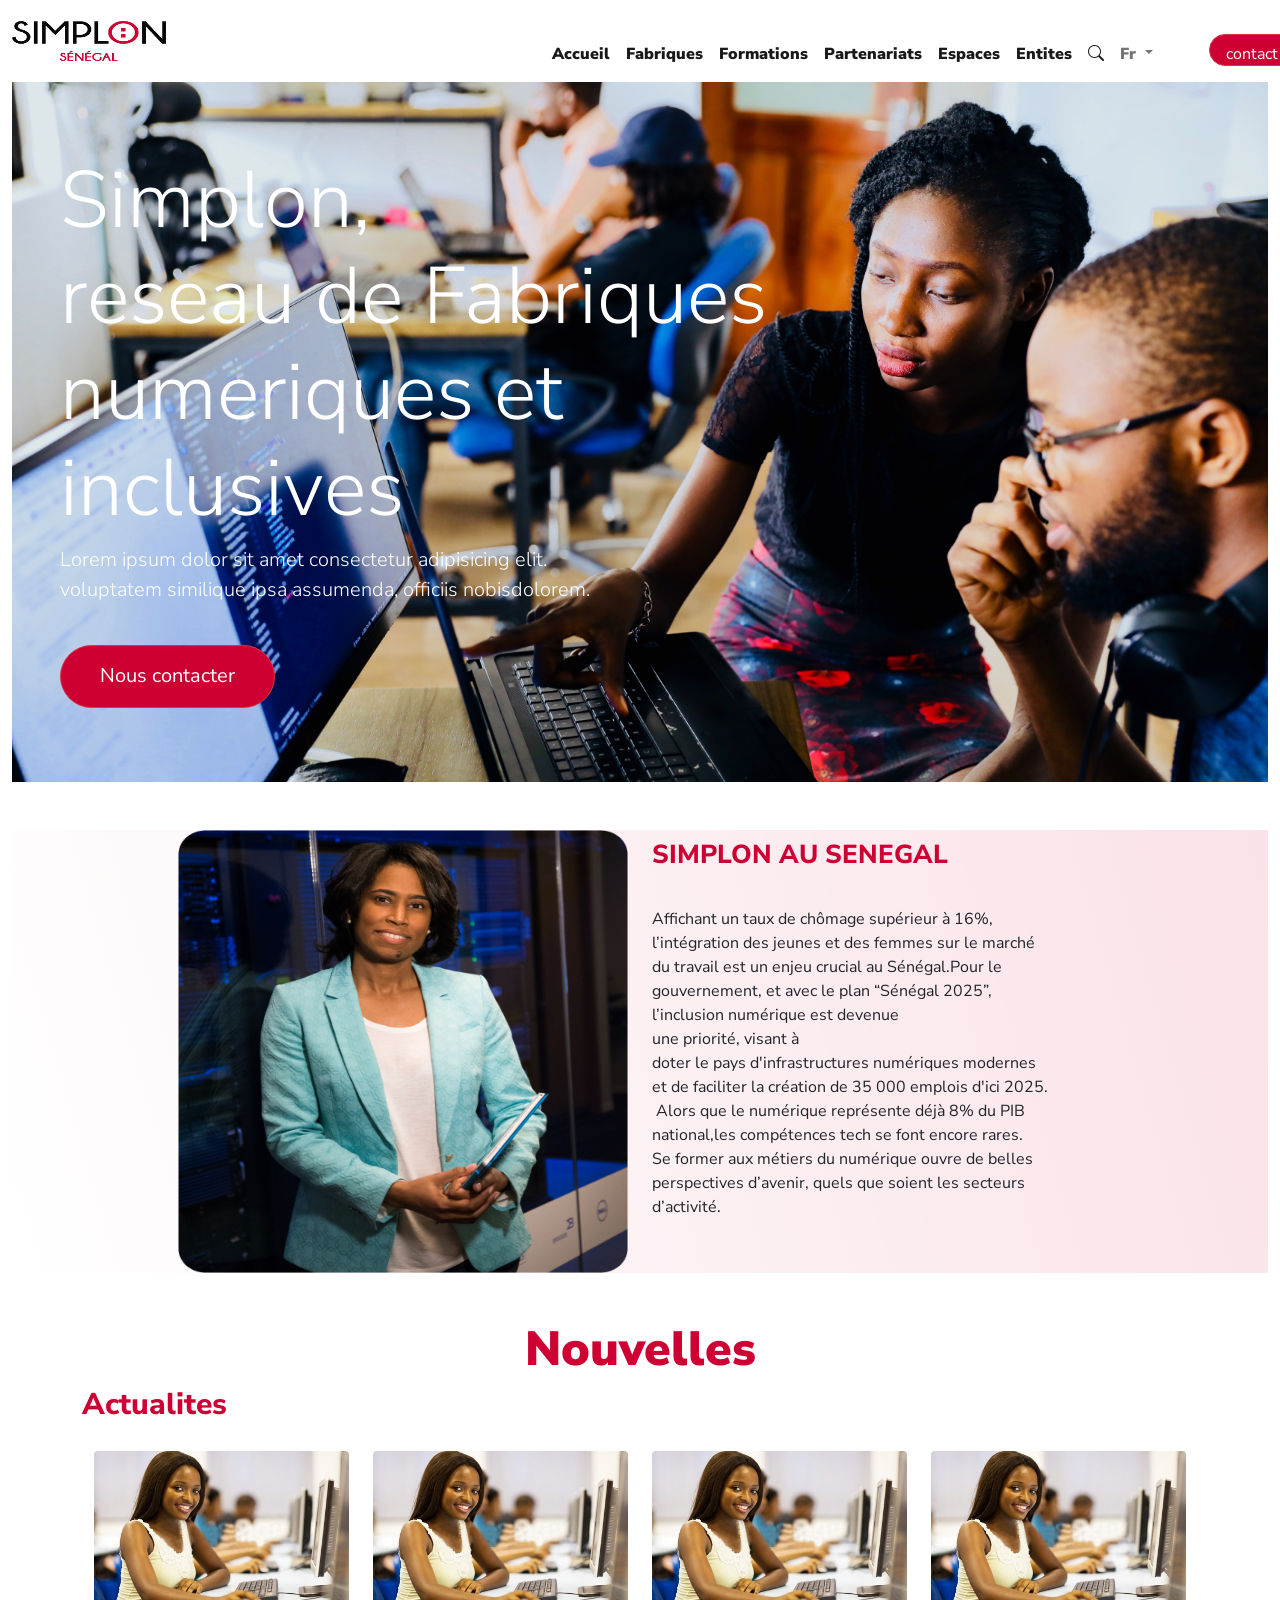
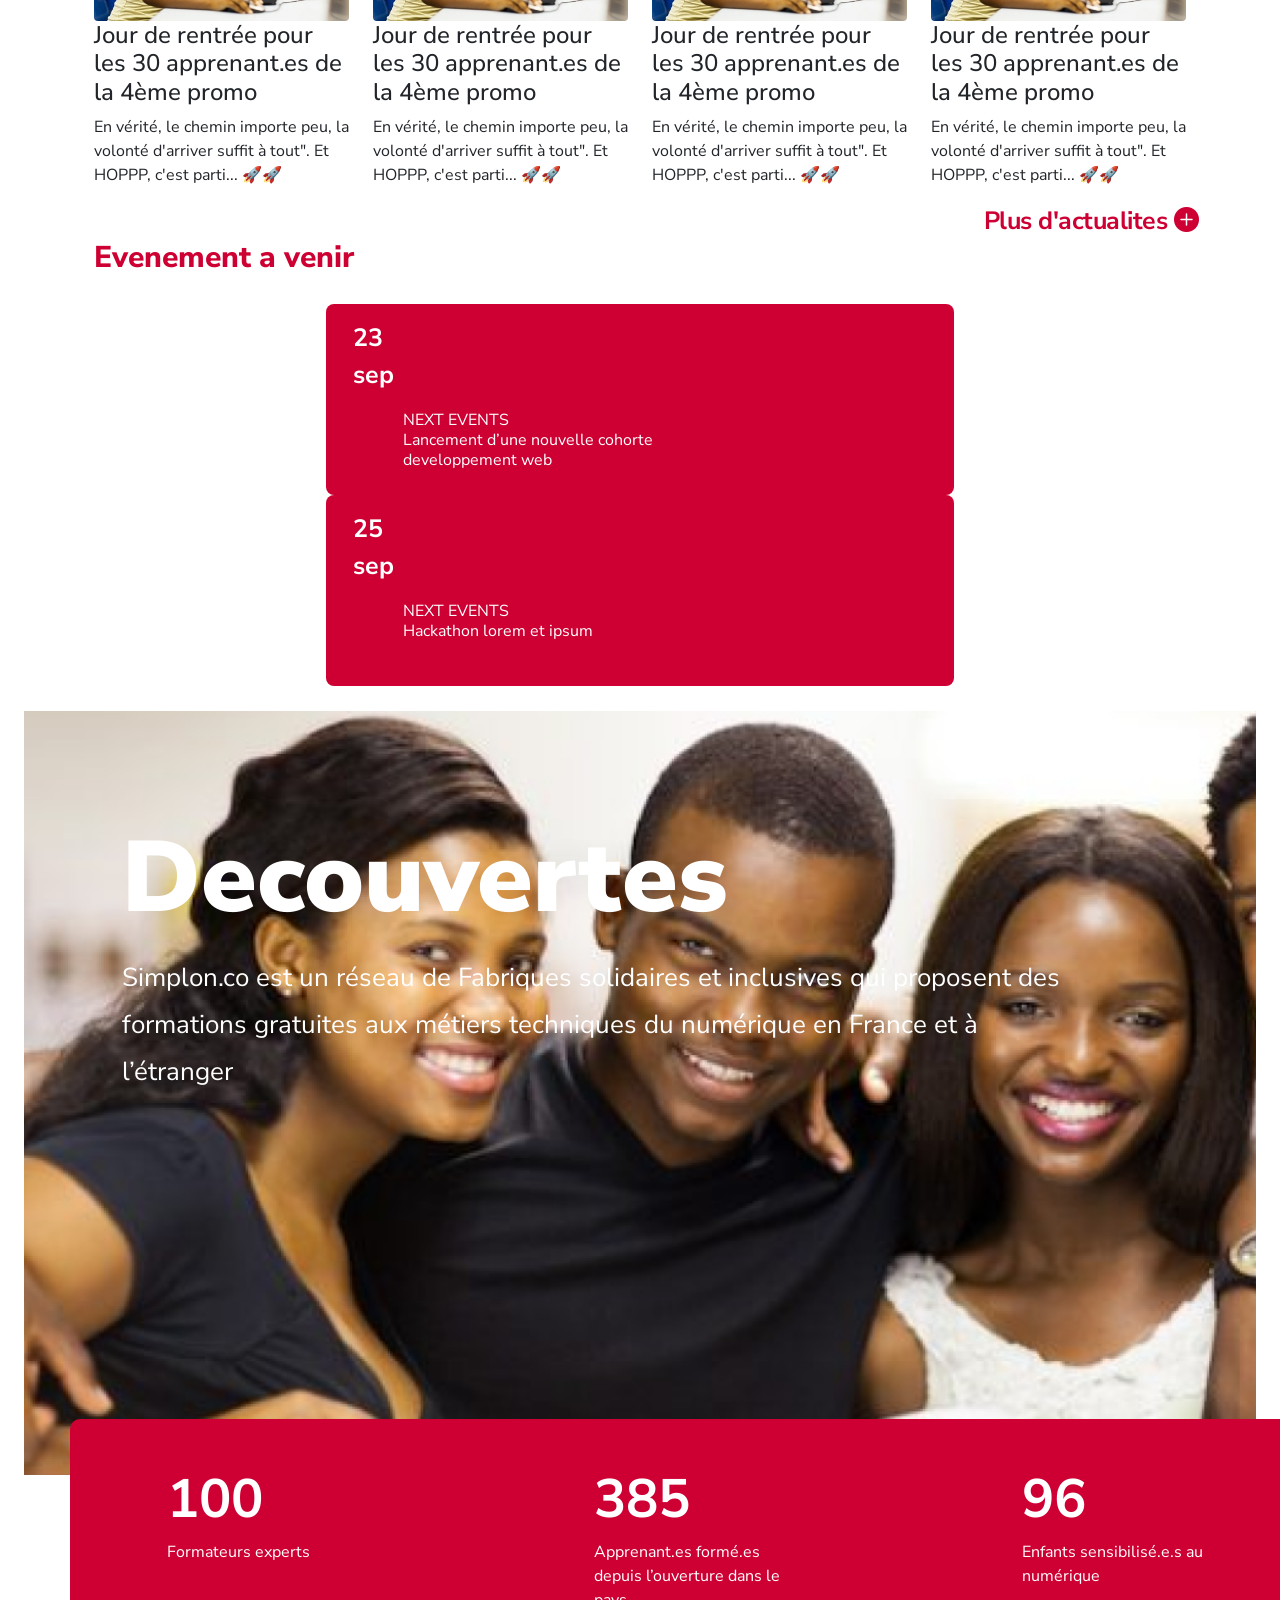
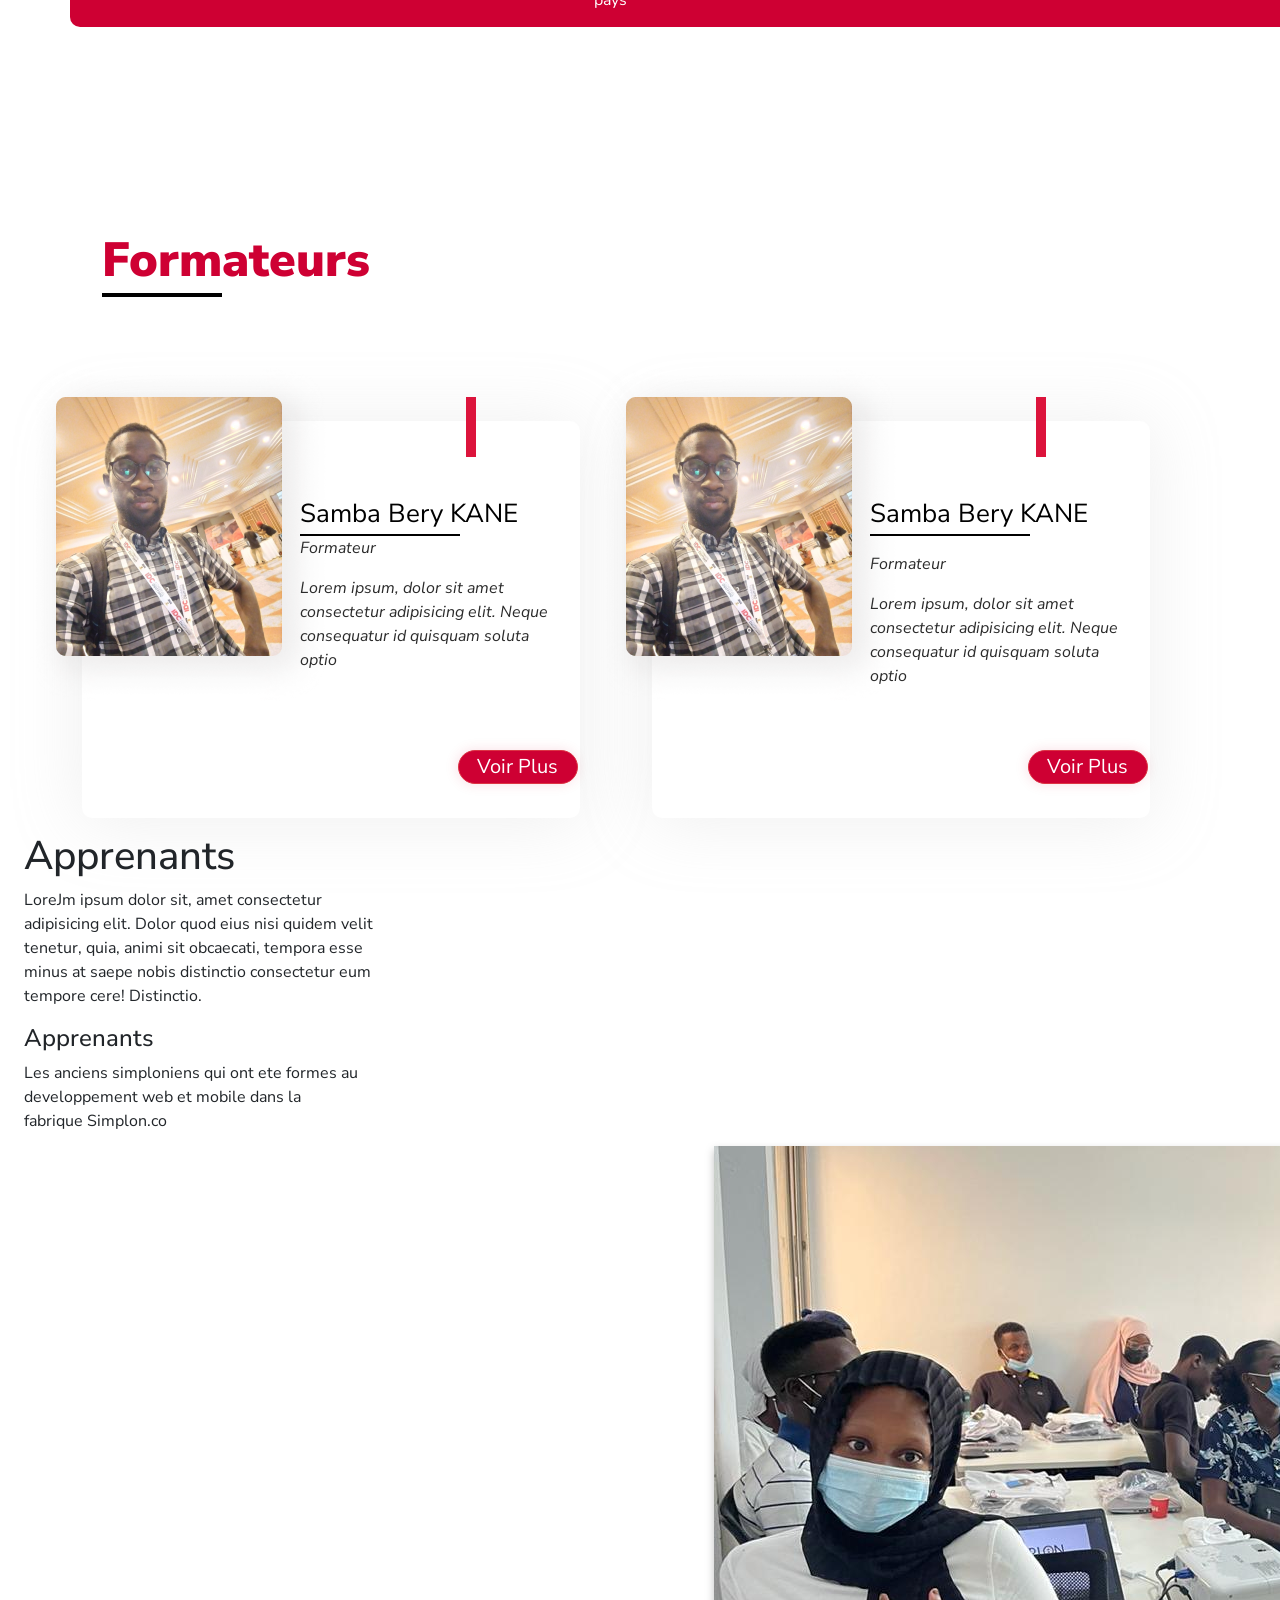
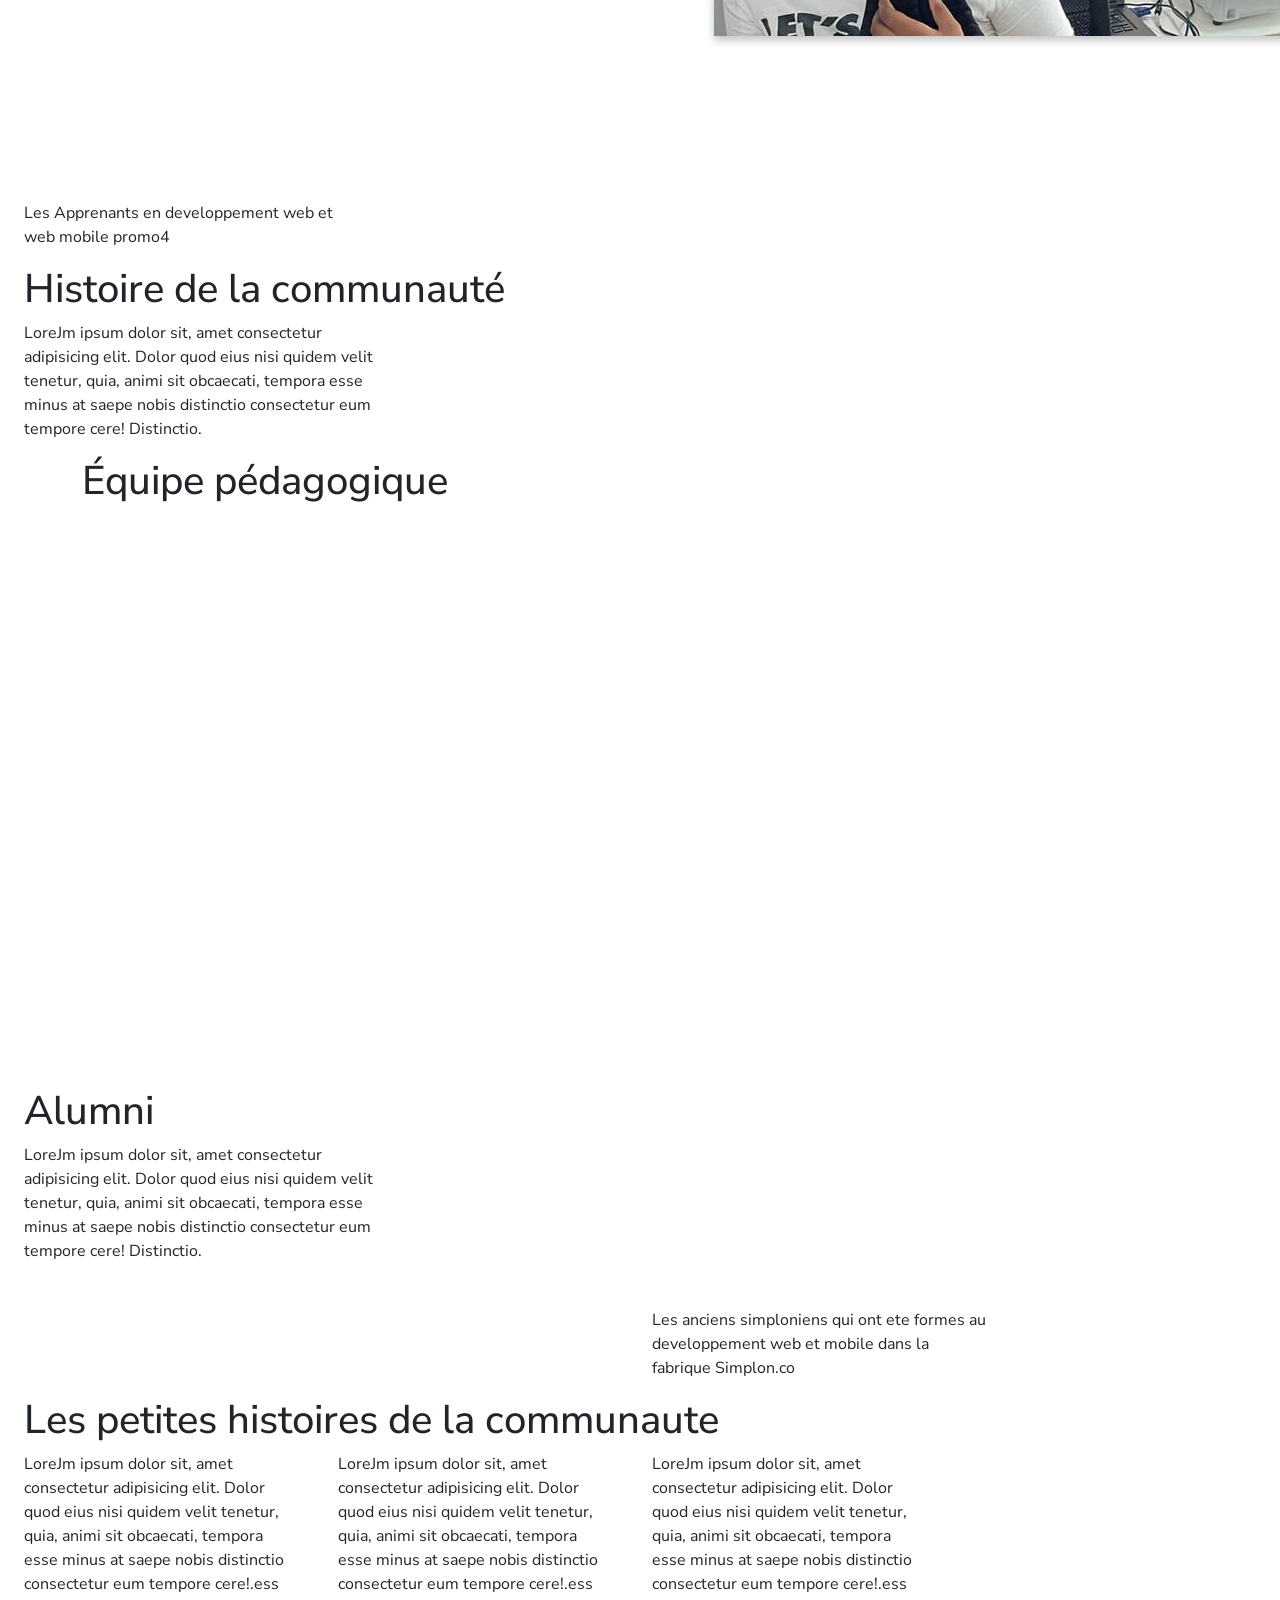
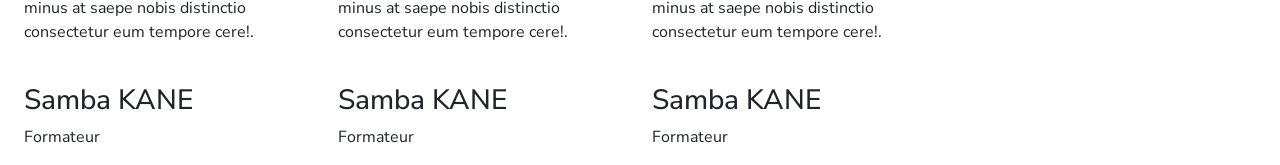
==== index.html @ 32c5253e "premier commit index.html" ====
<!DOCTYPE html>
<html lang="en">
<head>
    <meta charset="UTF-8">
    <meta http-equiv="X-UA-Compatible" content="IE=edge">
    <meta name="viewport" content="width=device-width, initial-scale=1.0">
    <title>projet-web-site-Simplon</title>
    <!--liens bootstrap-->
    <link rel="stylesheet" href="https://cdn.jsdelivr.net/npm/bootstrap-icons@1.7.0/font/bootstrap-icons.css">
    <link rel="stylesheet" href="bootstrap-5.1.3-dist/css/bootstrap.css">
    <link rel="stylesheet" href="css/style.css">
</head>
<body>
    <!--navbar-->
    <nav class="navbar navbar-expand-sm bg-brand navbar-light justify-content-center-fixed">
        <nav class="navbar navbar-expand-lg">
            <!-- pour afficher le logo -->
            <div class="container">
                <a class="navbar-brand" href="#">
                    <img src="./img-accueil/simplonSenegal.png" alt="" width="154" height="40">
                </a>
            </div>
            <!--          menu       -->
            <div class="collapse navbar-collapse menu" id="navbarSupportedContent">
                <ul class="navbar-nav me-auto mb-2 mb-lg-0">
                    <li class="nav-item">
                        <a class="nav-link active" aria-current="page" href="#">Accueil</a>
                    </li>
                    <li class="nav-item">
                        <a class="nav-link active" aria-current="page" href="#">Fabriques</a>
                    </li>
                    <li class="nav-item">
                        <a class="nav-link active" aria-current="page" href="#">Formations</a>
                    </li>
                    <li class="nav-item">
                        <a class="nav-link active" aria-current="page" href="#">Partenariats</a>
                    </li>
                    <li class="nav-item">
                        <a class="nav-link active" aria-current="page" href="#">Espaces</a>
                    </li>
                    <li class="nav-item">
                        <a class="nav-link active" aria-current="page" href="#">Entites</a>
                    </li>
                    <li class="nav-item">
                        <a class="nav-link active" aria-current="page" href="#"><i class="bi bi-search"></i></a>
                    </li>

                    <li class="nav-item dropdown">
                        <a class="nav-link dropdown-toggle" href="#" id="Fr" role="button" data-bs-toggle="dropdown" aria-expanded="false">
                        Fr
                        </a>
                    </li>
                </ul>
                
                <div>
                    <p class="lead mb-1"><a href="#" class="btn btn-lg btn-danger text-start ms-5 bout-tweet ">
                        contact</a>
                    </p>
                </div>
                
            </div>
        </nav>
    </nav>

    <!--main-le contenu de la page-->
    <main>
        <!--Accueil-->

        <div class="container-fluid">
            <section class="Accueil d-flex w-200h  flew-column justify-content-center align-items-center">
                <div class="row">
                    <div class="col-lg-8 ">
                            <h1 class="display-1 head text-white text-start ms-5 accuei">
                                Simplon,<br>
                                reseau de Fabriques numeriques et inclusives
                            </h1>
                        <p class="lead text-start text-white text-start ms-5 accuei">
                            Lorem ipsum dolor sit amet consectetur adipisicing elit.<br>
                            voluptatem similique ipsa assumenda, officiis nobisdolorem.
                        </p> <br>

                        <p class="lead mb-1"><a href="#" class="btn btn-lg btn-danger text-start ms-5 bout-one ">Nous
                            contacter</a></p>
                    </div>
                </div>
            </section>

            <!--historique-->
            <section class="history">
                <div class="container">
                    <div class="row mb-5 mt-5">
                        <div class="col-md-6">
                            <img src="./img-accueil/woman-manager.png" alt="" width="450" height="443" class="image float-end ">
                        </div>
                        <div class="col-md-6">
                            <h3 class="nom">Simplon au senegal</h3>
                            <p class="p1">
                                Affichant un taux de chômage supérieur à 16%, <br>
                                l’intégration des jeunes et des femmes sur le marché <br>
                                du travail est un enjeu crucial au Sénégal.Pour le <br> gouvernement,
                                et avec le plan “Sénégal 2025”, <br> l’inclusion numérique est devenue <br>
                                une priorité, visant à <br> doter le pays d'infrastructures numériques
                                modernes <br> et de faciliter la création de 35 000 emplois d'ici 2025. <br>
                                ​​​​​​​ Alors que le numérique représente déjà 8% du PIB <br> national,les
                                compétences tech se font encore rares. <br>
                                Se former aux métiers du numérique ouvre de belles <br> perspectives
                                d’avenir, quels que soient les secteurs <br> d’activité.
                            </p>  
                        </div>
                    </div>
                </div>
            </section>

             <!--nouvelle-->
            <article class="container">
                <div align=center>
                    <h1 class="title-new">Nouvelles</h1>
                </div>
                <div class="row">
                    <h3 class="title-info">Actualites</h3>
                </div>

                <div class="container">
                    <div class="row p2">
                        <div class="col-md-3 col-sm-5">
                            <div class="card-mb-4 shadow-5m">
                                <img src="img-accueil/formation fille.jpg" alt="" class="w-100 rounded">
                            </div>
                            <div class="start-body">
                                <h4>Jour de rentrée pour les 30 apprenant.es de la 4ème promo</h4>
                            </div>
                            <div class="text-card">
                                <p>En vérité, le chemin importe peu, la volonté d'arriver suffit à tout".
                                    Et HOPPP, c'est parti... 🚀🚀</p>
                            </div>
                        </div>
        
                        <div class="col-md-3 col-sm-5">
                            <div class="card-mb-4 shadow-5m">
                                <img src="img-accueil/formation fille.jpg" alt="" class="w-100 rounded">
                            </div>
                            <div class="start-body">
                                <h4>Jour de rentrée pour les 30 apprenant.es de la 4ème promo</h4>
                            </div>
                            <div class="text-card">
                                <p>En vérité, le chemin importe peu, la volonté d'arriver suffit à tout".
                                    Et HOPPP, c'est parti... 🚀🚀</p>
                            </div>
                        </div>
        
                        <div class="col-md-3 col-sm-5">
                            <div class="card-mb-4 shadow-5m">
                                <img src="img-accueil/formation fille.jpg" alt="" class="w-100 rounded">
                            </div>
                            <div class="start-body">
                                <h4>Jour de rentrée pour les 30 apprenant.es de la 4ème promo</h4>
                            </div>
                            <div class="text-card">
                                <p>En vérité, le chemin importe peu, la volonté d'arriver suffit à tout".
                                    Et HOPPP, c'est parti... 🚀🚀</p>
                            </div>
                        </div>
        
                        <div class="col-md-3 col-sm-5">
                            <div class="card-mb-4 shadow-5m">
                                <img src="img-accueil/formation fille.jpg" alt="" class="w-100 rounded">
                            </div>
                            <div class="start-body">
                                <h4>Jour de rentrée pour les 30 apprenant.es de la 4ème promo</h4>
                            </div>
                            <div class="text-card">
                                <p>En vérité, le chemin importe peu, la volonté d'arriver suffit à tout".
                                    Et HOPPP, c'est parti... 🚀🚀</p>
                            </div>
                        </div>
                    </div>
                </div>

                <div class="row text-end ">
                    <div class="more-infos">
                        Plus d'actualites <span><i class="bi bi-plus-circle-fill"></i></span>
                    </div>
                </div>

                <div class="container">
                    <div class="row">
                        <h3 class="title-info1">Evenement a venir</h3>
                    </div>
                </div>
            </article>

             <div class="container">
                <div class="row d-flex justify-content-around ">
                    <div class="col-5 event-bloc">
                        <div class="event-item col-md-6 sm-12 col-lg-6">
                            <div class="col-4 annonce">23 <br>sep</div>
                            <div class="col-4 cohorte">
                                <p>NEXT EVENTS <br>
                                    Lancement d’une nouvelle cohorte <br>developpement web</p>
                            </div>
                            <div class="col-4"><i class="bi bi-dash" style="font-size: 2rem; color: #fff;"></i></div>
                        </div>
                    </div>
                    <div class="col-5 event-bloc">
                        <div class="event-item col-md-6 col-sm-12 col-lg-6">
                            <div class="col-4 annonce">25 <br>sep</div>
                            <div class="col-4 cohorte">
                                NEXT EVENTS <br>
                                Hackathon lorem et ipsum 
                            </div>
    
                            <div class="col-4"><i class="bi bi-dash" style="font-size: 2rem; color: #fff;"></i></div>
                        </div>
                    </div>
                </div>
            </div> 
            
            <!-- <section>
              <div class="row">
                <div class="col-md-6 col-sm-12 col-lg-6">
                  <div class="event1">
                    <div class="column">
                      <h2 class="text-uppercase text-white pt-2 mb-0">23</h2>
                      <p class="text-white">SEP</p>
                    </div>
                    <div class="column">
                      <h4 class="text-uppercase text-white pt-3">NEXT EVENT <span><a href=""><i class="bi bi-dash" style="font-size: 2rem; color: #fff;"></i> </a></span></h4>
                      <p class="text-white">Lancement d'une nouvelle <br>
                        cohorte de developpement Web
                      </p>
                    </div>
                    <div>
                      <p><a href=""><i class="bi bi-arrow-right-circle" style="font-size: 3rem; color: #fff;"></i></a></p>
                    </div>
                  </div>
                </div>
                <div class="col-md-6 col-sm-12 col-lg-6">
                  <div class="event1">
                    <div class="column">
                      <h2 class="text-uppercase text-white pt-2 mb-0">23</h2>
                      <p class="text-white">SEP</p>
                    </div>
                    <div class="column">
                      <h4 class="text-uppercase text-white pt-3">NEXT EVENT <span><a href=""><i class="bi bi-dash" style="font-size: 2rem; color: #fff;"></i> </a></span></h4>
                      <p class="text-white">Lancement d'une nouvelle <br>
                        cohorte de developpement Web
                      </p>
                    </div>
                    <div>
                      <p><a href=""><i class="bi bi-arrow-right-circle" style="font-size: 3rem; color: #fff;"></i></a></p>
                    </div>
                  </div>
                </div>
              </div>
            </section> -->


            <!--Decouvertes-->
            <div class="container-fluid">
                <div class=" discovery ">
                    <div class="infos mb-5">
                        <h1 style="font-size: 100px; font-weight: 900; line-height: 136px; width: 610px;
                        height: 136px;">Decouvertes</h1>
                        <p style="font-size: 26px; font-weight: 600px; line-height: 47px;">Simplon.co est un réseau de Fabriques solidaires et inclusives qui proposent des <br> formations gratuites aux métiers techniques du numérique en France et à <br> l’étranger </p>
                    </div>
                </div>
                <div class="container">
                    <div class="row figure">
                        <div class="col-md-4 col-lg-4 col-sm-12 mt-5">
                            <h1>100</h1>
                            <p>Formateurs experts</p>
                        </div>
                        <div class="col-md-4 col-lg-4 col-sm-12 mt-5 ">
                            <h1>385</h1>
                            <p>Apprenant.es formé.es <br> depuis l’ouverture dans le <br> pays</p>
                        </div>
                        <div class="col-md-4 col-lg-4 col-sm-12 mt-5">
                            <h1>96</h1>
                            <p>Enfants sensibilisé.e.s au <br> numérique</p>
                        </div>
                    </div>
                </div>
            </div>

            <!--Formateurs-->
            
            <section class="mb-5 mt-5">
                <h3 class="titre">Formateurs</h3>
                <div class="container">
                    <div class="row">
                        <div class="col-md-6 col-sm-12">
                            
                            <div class="trainer">
                                
                                <div class="photo">
                                    <img src="img-accueil/samba 4.png" alt="">
                                </div>
                                <div class="tiret"></div>
                                <div class="conetnu">
                                    
                                    <p class="samba-name">Samba Bery KANE</p>
                                    <div class="souligne-nom"></div>
                                    <p class="text-samba">Formateur</p>
                                    <p class="text-samba">Lorem ipsum, dolor sit amet 
                                        consectetur 
                                        adipisicing elit. Neque consequatur id 
                                        quisquam soluta optio
                                    </p>
                                </div>
                            </div>
                            <div class="div-voir-plus">
                                <button class="voir-plus btn btn-lg btn-danger text-start ms-5 bout-two">Voir Plus</button>
                            </div>
                        </div>
                        <div class="col-md-6 col-sm-12">
                            <div class="trainer">
                                <div class="photo">
                                    <img src="img-accueil/samba 4.png" alt="">
                                </div>
                                <div class="tiret"></div>
                                <div class="conetnu">
                                    <p class="samba-name">Samba Bery KANE
                                        <div class="souligne-nom"></div>
                                    </p>
                                    <p class="text-samba">Formateur</p>
                                    <p class="text-samba">Lorem ipsum, dolor sit amet 
                                        consectetur 
                                        adipisicing elit. Neque consequatur id 
                                        quisquam soluta optio
                                    </p>
                                </div>
                               
                            </div>
                            <div class="div-voir-plus">
                                <button class="voir-plus btn btn-lg btn-danger text-start ms-5 bout-two">Voir Plus</button>
                            </div>
                        </div>
                    </div>
        
                </div>
            </section>

            <!--Apprenants-->
            <div class="container-fluid">
                <h1>Apprenants</h1>
                <div class="row">
                    <div class="learners col-md-6 col-sm-12 col-lg-6">
                        <p>LoreJm ipsum dolor sit, amet consectetur <br> adipisicing elit. Dolor quod eius nisi quidem velit <br> tenetur, quia, animi sit obcaecati, tempora esse <br> minus at saepe nobis distinctio consectetur eum <br> tempore cere! Distinctio.</p>
                    </div>
                </div>
                <div class="row">
                    <div class="learners col-md-6 col-sm-12 col-lg-6">
                        <h4>Apprenants</h4>
                        <p>Les anciens simploniens qui ont ete formes au <br> developpement web et mobile dans la <br> fabrique Simplon.co</p>
                    </div>
                </div>
                <div class="row appre">
                </div>
            </div>

            <!--Histoire de la communaute-->
            <div class="container-fluid">
                <div class="row">
                    <div class="community">
                        <h4></h4>
                        <video src=""></video>
                        <p>Les Apprenants en developpement web et <br> web mobile promo4</p>
                    </div>
                    <div class="community">
                        <h1>Histoire de la communauté</h1>
                        <p>LoreJm ipsum dolor sit, amet consectetur <br> adipisicing elit. Dolor quod eius nisi quidem velit <br> tenetur, quia, animi sit obcaecati, tempora esse <br> minus at saepe nobis distinctio consectetur eum <br> tempore cere! Distinctio.</p>
                    </div>
                </div>
            </div>

            <!--Equipe pedagogique-->
            <div class="container">
                <div class="row">
                    <h1>Équipe pédagogique</h1>
                        <video src=""></video>
                    <p></p>
                </div>
            </div>

            
            <!--Alumni-->

        <div class="container-fluid">
            <h1>Alumni</h1>
            <div class="row">
                <div class=" alumni col-6">
                    <p>LoreJm ipsum dolor sit, amet consectetur <br> adipisicing elit. Dolor quod eius nisi quidem velit <br> tenetur, quia, animi sit obcaecati, tempora esse <br> minus at saepe nobis distinctio consectetur eum <br> tempore cere! Distinctio.</p>
                </div>
                <div class=" alumni col-6">
                    <video src=""></video>
                    <h4></h4>
                    <p>Les anciens simploniens qui ont ete formes au <br> developpement web et mobile dans la <br> fabrique Simplon.co</p>
                </div>
            </div>
        </div>

             <!--Les petites histoires de la communaute-->

             <div class="container-fluid">
                <h1>Les petites histoires de la communaute</h1>
                <div class="row">
                    <div class="col-md-3 col-sm-5">
                        <div class="text-card2">
                            <p>
                                LoreJm ipsum dolor sit, amet <br>consectetur adipisicing elit. Dolor <br>quod eius nisi quidem velit tenetur, <br>quia, animi sit obcaecati, tempora <br>esse minus at saepe nobis distinctio <br>consectetur eum tempore cere!.ess <br>minus at saepe nobis distinctio <br>consectetur eum tempore cere!.
                            </p>
                            <img src="" alt="">
                            <h3>Samba KANE</h3>
                            <p>Formateur</p>
                            <blockquote>
                            </blockquote>
                        </div>
                    </div>
                    <div class="col-md-3 col-sm-5">
                        <div class="text-card2">
                            <p>
                                LoreJm ipsum dolor sit, amet <br>consectetur adipisicing elit. Dolor <br>quod eius nisi quidem velit tenetur, <br>quia, animi sit obcaecati, tempora <br>esse minus at saepe nobis distinctio <br>consectetur eum tempore cere!.ess <br>minus at saepe nobis distinctio <br>consectetur eum tempore cere!.
                            </p>
                            <img src="" alt="">
                            <h3>Samba KANE</h3>
                            <p>Formateur</p>
                            <blockquote>
                            </blockquote>
                        </div>
                    </div>
                    <div class="col-md-3 col-sm-5">
                        <div class="text-card2">
                            <p>
                                LoreJm ipsum dolor sit, amet <br>consectetur adipisicing elit. Dolor <br>quod eius nisi quidem velit tenetur, <br>quia, animi sit obcaecati, tempora <br>esse minus at saepe nobis distinctio <br>consectetur eum tempore cere!.ess <br>minus at saepe nobis distinctio <br>consectetur eum tempore cere!.
                            </p>
                            <img src="" alt="">
                            <h3>Samba KANE</h3>
                            <p>Formateur</p>
                            <blockquote>
                            </blockquote>
                        </div>
                    </div>
              
                </div>
            </div>

               <!--contacter-->

        <!-- <div class="container-fluid">
            <h1>Nous contacter</h1>
            <div class="row">

            </div>
        </div> -->

        <!-- <section class="contactez-nous">
            <div class="container">
                <h2 class="titre-page">Nous contactez</h2>
                <div class="dispositif row mb-5">
                    <div class="formulaire">
                    <form>
                        <div class="texto">
                            <input type="text" class="nom form-control" placeholder="nom*">
                            <input type="text" class="nom form-control" placeholder="prenoms*">
                        </div>
                        <div class="texto">              
                            <input type="text" class="nom form-control" placeholder="email*">             
                            <input type="text" class="nom form-control" placeholder="telephone*">
                        </div>
                        <div class="messeger">
                            <textarea class="text form-control" placeholder="message*"></textarea>
                        </div>
                        <div class="mt-3">
                        <input style="width: 19px; height: 19px;" type="checkbox"><span style="margin-left: 5px; color: #A7ACB6; font-size: 24px;">J'accepte les <i style="color: #CE0033;;">teremes de la licence</i></span>
                        </div>
                        <button class="monbuttonbtn btn btn-danger mt-3">Envoyer</button>
                        <div class="mt-3">
                        <label style="color: #A7ACB6; font-size: 24px;">les champs marques par (*) sont obligatoire</label>
                        </div>
                    </form> 
                </div>
                <div class="contact">
                <div class="icone-and-contenu mb-3">
                    <a href=""><i class="bi bi-geo-alt" style="font-size: 3rem; color: #CE0033;"></i></a>
                    <div class="contenu-contact">
                    <h4 class="text-uppercase text-black">Adresse</h4>
                    <p class="contenu-actualite">Cite Keur Goor Gi <br>
                        Dakar, Sicap, Liberte 2 <br>
                        Senegal
                    </p>
                    </div>
                </div>
                <div class="icone-and-contenu mb-3">
                    <a href=""><i class="bi bi-telephone-forward-fill" style="font-size: 3rem; color: #CE0033;"></i></a>
                    <div class="contenu-contact">
                    <h4 class="text-uppercase text-black" >Telephone</h4>
                    <p class="contenu-actualite">(221) 78 165 99 48<br>
                        (221) 78 165 99 48
                    </p>
                    </div>
                </div>
                <div class="icone-and-contenu mb-3">
                    <a href=""><i class="bi bi-envelope" style="font-size: 3rem; color: #CE0033;"></i></a>
                        <div class="contenu-contact">
                            <h4 class="text-uppercase text-black">email</h4>
                            <p class="contenu-actualite">simplon@gmail.com <br>
                                help@simplon.com
                            </p>
                        </div>
                        
                </div>
            </div>
            </div> 
        </section> -->
    </main>      
    <!--pied de page-->

    <!-- <footer class="py-5">
        <div class="container-fluid">
            <div class="row">
                <div class="foot col-2">
                   <h5>voir plus</h5> 
                   <ul class="nav flex-column">
                       <li class="nav-item mb-2"></li>
                       <li></li>
                       <li></li>
                       <li></li>
                       <li></li>
                   </ul>
                </div>
                <div class="foot col-2">
                    <h5></h5> 
                    <ul>
                        <li class="nav-item mb-2"></li>
                        <li></li>
                        <li></li>
                        <li></li>
                        <li></li>
                    </ul>
                </div>
                <div class="foot col-2">
                    <h5></h5> 
                    <ul>
                        <li class="nav-item mb-2"></li>
                        <li></li>
                        <li></li>
                        <li></li>
                        <li></li>
                    </ul>
                </div>
                <div class="foot col-4 offset-1">
                    <form action="">
                        <h5></h5>
                        <p></p>
                        <div class="d-flex ">
                            <label for="" class=""></label>
                            <input type="text" id="nexsletter" class="form-control" placeholder="Adresse e-mail">
                            <button class="btn btn-primary" type="button">
                                <p></p>
                            </button>
                        </div>
                    </form>
                </div>
            </div>
            <div class="red justify-content-between py-4 my-4 border-top:flex">

                <p></p>
                <ul class="list-unstyled d-flex">
                    <li class="ms-3">
                        <a href=""></a>
                    </li>
                    <li></li>
                    <li></li>
                </ul>
            </div>
        </div>
    </footer> -->
        
    <footer>

         <!-- Section footer -->
      <!-- <footer class="banner-footer pt-5 mt-3 pb-3">
        <div class="container-fluid">
          <div class="log-footer row">
            <div class="col-md-3 col-lg-3 col-sm-12">
              <img src="images/logo-simplon.svg" width="242" height="61" class="img-footer mb-3 mt-3" alt="">
              <div class="icone-r-s">
                <a href=""><i class="bi bi-twitter" style="font-size: 2.5rem; color: #17A1FA; margin-right: 1.5rem;"></i></a>
                <a href="#"><i class="bi bi-facebook" style="font-size: 2.5rem; color: #4267B2; margin-right: 1.5rem;"></i></a>
                <a href=""><i class="bi bi-instagram" style="font-size: 2.5rem; color: #F24E1E; margin-right: 1.5rem;"></i></a>
                <a href="#"><i class="bi bi-youtube" style="font-size: 2.5rem; color: #FF0000; margin-right: 1.5rem;"></i></a>
              </div>
            </div>
            <div class="col-md-3 col-lg-3 col-sm-12">
              <h4 class="text-uppercase mb-3 text-white pt-3">Voir plus</h4>
              <p><a href="" class="text-white" style="text-decoration:none;">A propos</a></p>
              <p><a href="" class="text-white" style="text-decoration:none;">Notre Histoire</a></p>
              <p><a href="" class="text-white" style="text-decoration:none;">Conditions d'utilisation</a></p>
              <p><a href="" class="text-white" style="text-decoration:none;">Politique de confidentialite</a></p>
              <p><a href="" class="text-white" style="text-decoration:none;">FAQ</a></p>
            </div>
            <div class="col-md-3 col-lg-3 col-sm-12">
              <h4 class="text-uppercase mb-3 text-white pt-3">Coordonnées</h4>
              <p class="text-white">Cité keur Goori Gi</p>
              <p class="text-white">Dakar,Sicap, Libeté 2</p>
              <p class="text-white">simplon@email.com</p>
              <p class="text-white">help@simplon.com</p>
              <p class="text-white">(221) 78 165 99 48</p>
              <p class="text-white">(221) 77 65 4 32 10</p>
            </div>
            <div class="col-md-3 col-lg-3 col-sm-12 mx-auto">
              <h4 class="text-uppercase text-white pt-3">Notre Newletter</h4>
              <p class="text-white">Souscrivez-vous à notre</p>
              <p class="text-white">newsletter pour ne manquer</p>
              <p class="text-white">aucune de nos activités</p>
              <div class="envoi">
                <input type="email" class="envoi-input form-control" placeholder="Adresse Email">
                <button class="btn-joindre">Joindre</button>
              </div>
            </div>
          </div>
        </div>
       
      </footer> -->
      <!-- <div class="pied-bas">
        <div class="copyright text-white p-3">     
          <span>&copy;Copyright: 2021 Simplon. All rights reserved.</span>    
           <span class="float-end">made with <i class="bi bi-suit-heart-fill" style="font-size: 1rem; color: #000000;" ></i> by SimplonP4</span>    
        </div>
      </div> -->
    </footer>

   
  
    
    
    
    
 
    




 <!--    <div class="event-item col-md-6 col-sm-12 col-lg-6"></div>
    <main> -->
        <!-- <div class="Accueil d-flex w-200h  flew-column justify-content-center align-items-center">
            <div class="container-fluid">
            
                <div class="container"> 
                    <div class="row">
                        <div class="col-lg-8">
                            <h1 class="display-1 head text-white text-start ms-5">
                                Simplon,<br>
                                reseau de Fabriques numeriques et inclusives
                            </h1>
                            <p class="lead text-start text-white text-start ms-5">
                                Lorem ipsum dolor sit amet consectetur adipisicing elit.<br>
                                voluptatem similique ipsa assumenda, officiis nobisdolorem.
                            </p> <br>

                            <p class="lead mb-1"><a href="#" class="btn btn-lg btn-danger text-start ms-5 para ">Nous
                                contacter</a></p>
                        </div>
                    </div>
                </div>
            </div>
        </div> -->

        <!--historique-->
        <!-- <div> -->
            <!-- <div class="container"> -
                <div class="container-fluid">
                    <div class="row history">
                        <div class="col-md-6 col-sm-12 col-lg-6 "><img src="./img-accueil/woman-manager.png" alt="" width="450" height="443" class="image float-end"></div>
                        <div class="col-md-6 col-sm-12 col-lg-6">
                            <h3 class="nom">Simplon au senegal</h3>
                            <p class="p1">
                                Affichant un taux de chômage supérieur à 16%, <br>
                                l’intégration des jeunes et des femmes sur le marché <br>
                                du travail est un enjeu crucial au Sénégal.Pour le <br> gouvernement,
                                et avec le plan “Sénégal 2025”, <br> l’inclusion numérique est devenue <br>
                                une priorité, visant à <br> doter le pays d'infrastructures numériques
                                modernes <br> et de faciliter la création de 35 000 emplois d'ici 2025. <br>
                                ​​​​​​​ Alors que le numérique représente déjà 8% du PIB <br> national,les
                                compétences tech se font encore rares. <br>
                                Se former aux métiers du numérique ouvre de belles <br> perspectives
                                d’avenir, quels que soient les secteurs <br> d’activité.
                            </p>
                        </div>
                    </div>
                </div>
                
                
            <!-- </div> -->
        <!-- </div> -->
       
        
        <!--nouvelle-->

        <!-- <div class="container">
            <div align=center>
                <h1 class="text-center">Nouvelles</h1>
            </div>
            <div class="row">
                <h3 class="text-start2">Actualites</h3>
            </div>
        </div> -->
     
        <!-- <div class="container py-5">
            <div class="row p2">
                <div class="col-md-3 col-sm-5">
                    <div class="card-mb-4 shadow-5m">
                        <img src="img-accueil/formation fille.jpg" alt="" class="w-100 rounded">
                    </div>
                    <div class="start-body">
                        <h4>Jour de rentrée pour les 30 apprenant.es de la 4ème promo</h4>
                    </div>
                    <div class="text-card">
                        <p>En vérité, le chemin importe peu, la volonté d'arriver suffit à tout".
                            Et HOPPP, c'est parti... 🚀🚀</p>
                    </div>
                </div>

                <div class="col-md-3 col-sm-5">
                    <div class="card-mb-4 shadow-5m">
                        <img src="img-accueil/formation fille.jpg" alt="" class="w-100 rounded">
                    </div>
                    <div class="start-body">
                        <h4>Jour de rentrée pour les 30 apprenant.es de la 4ème promo</h4>
                    </div>
                    <div class="text-card">
                        <p>En vérité, le chemin importe peu, la volonté d'arriver suffit à tout".
                            Et HOPPP, c'est parti... 🚀🚀</p>
                    </div>
                </div>

                <div class="col-md-3 col-sm-5">
                    <div class="card-mb-4 shadow-5m">
                        <img src="img-accueil/formation fille.jpg" alt="" class="w-100 rounded">
                    </div>
                    <div class="start-body">
                        <h4>Jour de rentrée pour les 30 apprenant.es de la 4ème promo</h4>
                    </div>
                    <div class="text-card">
                        <p>En vérité, le chemin importe peu, la volonté d'arriver suffit à tout".
                            Et HOPPP, c'est parti... 🚀🚀</p>
                    </div>
                </div>

                <div class="col-md-3 col-sm-5">
                    <div class="card-mb-4 shadow-5m">
                        <img src="img-accueil/formation fille.jpg" alt="" class="w-100 rounded">
                    </div>
                    <div class="start-body">
                        <h4>Jour de rentrée pour les 30 apprenant.es de la 4ème promo</h4>
                    </div>
                    <div class="text-card">
                        <p>En vérité, le chemin importe peu, la volonté d'arriver suffit à tout".
                            Et HOPPP, c'est parti... 🚀🚀</p>
                    </div>
                </div>
            </div>
        </div> -->

        <!-- <div class="more-infos">
            Plus d'actualites
        </div> -->
        <!-- <div class="container">
            <div class="row">
                <h3 class="text-start3">Evenement a venir</h3>
            </div>
        </div> -->
        <!-- <div class="row event-bloc">
            <div class="event-item col-6">
                <p>
                    Next Events<br>
                    23
                    <br>
                    Lancement d’une nouvelle <br> cohorte developpement web
                </p>
                   
            </div>
            <div class="event-item col-6"> 
                <p class="text">
                    Next Events <br>
                    25
                    <br>
                    Hackathon lorem et ipsum
                </p>
            </div>
        </div> -->

        <!--Decouvertes-->

        <!-- <div class="container-fluid">
            <div class=" discovery ">
                <div class="infos mb-5">
                    <h1 style="font-size: 100px; font-weight: 900; line-height: 136px; width: 610px;
                    height: 136px;">Decouvertes</h1>
                    <p style="font-size: 26px; font-weight: 600px; line-height: 47px;">Simplon.co est un réseau de Fabriques solidaires et inclusives qui proposent des <br> formations gratuites aux métiers techniques du numérique en France et à <br> l’étranger </p>
                </div>
            </div>

            <div class="row figure">
                <div class="col-4 mt-5">
                    <h1>100</h1>
                    <p>Formateurs experts</p>
                </div>
                <div class="col-4 mt-5 ">
                    <h1>385</h1>
                    <p>Apprenant.es formé.es <br> depuis l’ouverture dans le <br> pays</p>
                </div>
                <div class="col-4 mt-5">
                    <h1>96</h1>
                    <p>Enfants sensibilisé.e.s au <br> numérique</p>
                </div>
            </div>
        
        </div> -->

        <!--Formateurs-->
        <!-- <section class="mb-5 mt-5">
            <div class="container">
                <div class="row">
                    <div class="col-md-6 col-sm-12">
                        <div class="trainer">
                            <div class="photo">
                                <img src="img-accueil/samba 4.png" alt="">
                            </div>
                            <div class="conetnu">
                                <p class="samba-name">Samba Bery KANE</p>
                                <p class="text-samba">Formateur</p>
                                <p class="text-samba">Lorem ipsum, dolor sit amet 
                                    consectetur 
                                    adipisicing elit. Neque consequatur id 
                                    quisquam soluta optio
                                </p>
                            </div>
    
                        </div>
                    </div>
                    <div class="col-md-6 col-sm-12">
                        <div class="trainer">
                            <div class="photo">
                                <img src="img-accueil/samba 4.png" alt="">
                            </div>
                            <div class="conetnu">
                                <p class="samba-name">Samba Bery KANE
                                </p>
                                <p class="text-samba">Formateur</p>
                                <p class="text-samba">Lorem ipsum, dolor sit amet 
                                    consectetur 
                                    adipisicing elit. Neque consequatur id 
                                    quisquam soluta optio
                                </p>
                            </div>
    
                        </div>
                    </div>
                </div>
    
            </div>
        </section> -->
        

        <!-- <div class="container">
                <div class="row">
                <h2>Formateurs</h2>
                
                <div class=" col-6">
                    <div class="row trainers">
                        <div class="col-4">
                            <img src="img-accueil/samba 4.png" alt="" class="photo">
                        </div>
                        <div class=" col-4 cards1">
                            <h3>Samba Bery KANE</h3>
                            <p>Formateur <br> <br>
                                LoreJm ipsum dolor sit, amet <br> consectetur aobcaecati, tempora <br> esse distinctio consectetur eum <br> tempore cere!. esse minus <br> atsaepe nobis distinctio <br> consectetur eum tempore cere!
                            </p>
                        </div>
                        <div class="col-4">
                            <button>
                                <div class="btn">voir Plus</div>
                            </button>
                        </div>  
                   </div>
                    
                </div>
           
                <div class=" col-6">
                    <div class="row trainers">
                        <div class="col-4">
                            <img src="img-accueil/samba 4.png" alt="" class="photo">
                        </div>
                        <div class=" col-4">
                            <h3>Samba Bery KANE</h3>
                            <p>Formateur <br> <br>
                                LoreJm ipsum dolor sit, amet <br> consectetur aobcaecati, tempora <br> esse distinctio consectetur eum <br> tempore cere!. esse minus <br> atsaepe nobis distinctio <br> consectetur eum tempore cere!
                            </p>
                        </div>
                        <div class="col-4">
                            <button>
                                <div class="btn">voir Plus</div>
                            </button>
                        </div>  
                   </div>
                    
                </div>
            </div>
        
       
           
           
        </div> -->

        <!--Apprenants-->

        <!-- <div class="container-fluid">
            <h1>Apprenants</h1>
            <div class="row">
                <div class=" learners col-6">
                    <p>LoreJm ipsum dolor sit, amet consectetur <br> adipisicing elit. Dolor quod eius nisi quidem velit <br> tenetur, quia, animi sit obcaecati, tempora esse <br> minus at saepe nobis distinctio consectetur eum <br> tempore cere! Distinctio.</p>
                </div>
                <div class=" learners col-6">
                    <video src=""></video>
                    <h4></h4>
                    <p>Les anciens simploniens qui ont ete formes au <br> developpement web et mobile dans la <br> fabrique Simplon.co</p>
                </div>
            </div>
        </div> -->

        <!--Histoire de la communaute-->

        <!-- <div class="container-fluid">
            <div class="row">
                <div class="community">
                    <h4></h4>
                    <video src=""></video>
                    <p>Les Apprenants en developpement web et <br> web mobile promo4</p>
                </div>
                <div class="community">
                    <h1>Histoire de la communauté</h1>
                    <p>LoreJm ipsum dolor sit, amet consectetur <br> adipisicing elit. Dolor quod eius nisi quidem velit <br> tenetur, quia, animi sit obcaecati, tempora esse <br> minus at saepe nobis distinctio consectetur eum <br> tempore cere! Distinctio.</p>
                </div>
            </div>
        </div> -->

        <!--Equipe pedagogique-->

        <!-- <div class="container">
            <div class="row">
                <h1>Équipe pédagogique</h1>
                <video src=""></video>
                <p></p>
            </div>
        </div> -->

        <!--Alumni-->

        <!-- <div class="container-fluid">
            <h1>Alumni</h1>
            <div class="row">
                <div class=" alumni col-6">
                    <p>LoreJm ipsum dolor sit, amet consectetur <br> adipisicing elit. Dolor quod eius nisi quidem velit <br> tenetur, quia, animi sit obcaecati, tempora esse <br> minus at saepe nobis distinctio consectetur eum <br> tempore cere! Distinctio.</p>
                </div>
                <div class=" alumni col-6">
                    <video src=""></video>
                    <h4></h4>
                    <p>Les anciens simploniens qui ont ete formes au <br> developpement web et mobile dans la <br> fabrique Simplon.co</p>
                </div>
            </div>
        </div> -->

        <!--Les petites histoires de la communaute-->

        <!-- <div class="container-fluid">
            <h1>Les petites histoires de la communaute</h1>
            <div class="row">
                <div class="col-md-3 col-sm-5">
                    <div class="text-card2">
                        <p>
                            LoreJm ipsum dolor sit, amet <br>consectetur adipisicing elit. Dolor <br>quod eius nisi quidem velit tenetur, <br>quia, animi sit obcaecati, tempora <br>esse minus at saepe nobis distinctio <br>consectetur eum tempore cere!.ess <br>minus at saepe nobis distinctio <br>consectetur eum tempore cere!.
                        </p>
                        <img src="" alt="">
                        <h3>Samba KANE</h3>
                        <p>Formateur</p>
                        <blockquote>
                        </blockquote>
                    </div>
                </div>
                <div class="col-md-3 col-sm-5">
                    <div class="text-card2">
                        <p>
                            LoreJm ipsum dolor sit, amet <br>consectetur adipisicing elit. Dolor <br>quod eius nisi quidem velit tenetur, <br>quia, animi sit obcaecati, tempora <br>esse minus at saepe nobis distinctio <br>consectetur eum tempore cere!.ess <br>minus at saepe nobis distinctio <br>consectetur eum tempore cere!.
                        </p>
                        <img src="" alt="">
                        <h3>Samba KANE</h3>
                        <p>Formateur</p>
                        <blockquote>
                        </blockquote>
                    </div>
                </div>
                <div class="col-md-3 col-sm-5">
                    <div class="text-card2">
                        <p>
                            LoreJm ipsum dolor sit, amet <br>consectetur adipisicing elit. Dolor <br>quod eius nisi quidem velit tenetur, <br>quia, animi sit obcaecati, tempora <br>esse minus at saepe nobis distinctio <br>consectetur eum tempore cere!.ess <br>minus at saepe nobis distinctio <br>consectetur eum tempore cere!.
                        </p>
                        <img src="" alt="">
                        <h3>Samba KANE</h3>
                        <p>Formateur</p>
                        <blockquote>
                        </blockquote>
                    </div>
                </div>
          
            </div>
        </div> -->

        <!-- contacter

        <div class="container-fluid">
            <h1>Nous contacter</h1>
            <div class="row">

            </div>
        </div> -->

        <!---->

    </main> 
<!-- 
    pied de page-

    <footer class="py-5">
        <div class="container-fluid">
            <div class="row">
                <div class="foot col-2">
                   <h5>voir plus</h5> 
                   <ul class="nav flex-column">
                       <li class="nav-item mb-2"></li>
                       <li></li>
                       <li></li>
                       <li></li>
                       <li></li>
                   </ul>
                </div>
                <div class="foot col-2">
                    <h5></h5> 
                    <ul>
                        <li class="nav-item mb-2"></li>
                        <li></li>
                        <li></li>
                        <li></li>
                        <li></li>
                    </ul>
                </div>
                <div class="foot col-2">
                    <h5></h5> 
                    <ul>
                        <li class="nav-item mb-2"></li>
                        <li></li>
                        <li></li>
                        <li></li>
                        <li></li>
                    </ul>
                </div>
                <div class="foot col-4 offset-1">
                    <form action="">
                        <h5></h5>
                        <p></p>
                        <div class="d-flex ">
                            <label for="" class=""></label>
                            <input type="text" id="nexsletter" class="form-control" placeholder="Adresse e-mail">
                            <button class="btn btn-primary" type="button">
                                <p></p>
                            </button>
                        </div>
                    </form>
                </div>
            </div>
            <div class="red justify-content-between py-4 my-4 border-top:flex">

                <p></p>
                <ul class="list-unstyled d-flex">
                    <li class="ms-3">
                        <a href=""></a>
                    </li>
                    <li></li>
                    <li></li>
                </ul>
            </div>
        </div>
    </footer> -->

    
</body>
</html>
---- css/style.css ----
@import url('https://fonts.googleapis.com/css2?family=Nunito+Sans:ital,wght@0,200;0,300;0,400;0,600;0,700;0,800;0,900;1,200;1,300;1,400;1,600;1,700;1,800;1,900&display=swap');

body{
    font-family: 'Nunito Sans', sans-serif;
}


/* menu */
.menu{
    margin-left: 350px;
    margin-top: 25px;
    height: 5px;
    font-size: 16px;
    font-weight: 900;
    font-style: normal;
}

/*accueil*/
.Accueil {
    background-image: url('../img-accueil/lago.jpg');
    background-repeat: no-repeat;
    background-size: cover;
    background-position: left;
    height: 700px; 
}

/* .accuei{
    
    font-style: normal;
    font-weight: 900;
    font-size: 54px;
    color: #FFFFFF;
    height: 167px;
} */
/*button-accueil */
/* .bouton{
    margin-left: 223px;
} */

.bout-one{
    display: flex;
    flex-direction: row;
    justify-content: center;
    align-items: center;
    padding: 20px;
    width: 215px;
    height: 63px;
    background: #CE0033;
    border-radius: 103px;
}
.bout-one:hover{
    
}
.learners{

}

.bout-two{
    margin-top: 20%;
    height: 34px;
    width: 112px;
    /* display: flex;
flex-direction: row;
justify-content: center;
align-items: center;
padding: 26px 105px;

position: absolute;
width: 112px;
height: 34px;
left: 454px; */


background: #CE0033;
box-shadow: -1px 0px 13px rgba(206, 0, 51, 0.13);
border-radius: 50px;
}



.bout-tweet{
    background: #CE0033;
    /* display: flex; */
    /* flex-direction: column; */
    justify-content: center;
    align-items: center;
    /* position: absolute; */
    width: 87px;
    height: 32px;
    margin-left: 40px;
    margin-top: -5px;
    border-radius: 25px;
    line-height: 22px;
    font-size: 16px;
}

/* identical to box height */

/* color: #FFFFFF; */

.history{
    background-image: linear-gradient(253.7deg, rgba(206, 0, 51, 0.1386) -20.13%, rgba(255, 249, 249, 0) 100%);
}
.nom{

    width: 407px;
    height: 69px;
  
    font-weight: 800;
    font-size: 26px;
    line-height: 49px;
    text-transform: uppercase;
    color: #CE0033;
  
}

.discovery{
    width: 100%;
    height: 764px;
   
    background-image: url("../img-accueil/decouverte.png");
    background-repeat: no-repeat;
    background-size: cover;
    margin-top: 25px;
}
.infos{
    color: #FFFFFF;
    margin-left: 98px;
    text-align: left;
    padding-top: 8%; 
}

.figure{
    background-color: #CE0033;
    height: 208px;
    width: 1281.88px;
    /* font-style: normal;
    font-weight: bold; */
    border-radius: 10px;
    /* margin-left: 6% !important;  */
    margin-top: -56px;
    /* width: 1281.88px;
    height: 247.52px; */
}

.figure h1{
    color: #FFF;
    padding-left: 85px;
    font-weight: bold;
    font-size: 54px;
}
.figure p{
    color: #FFF;
    padding-left: 85px;
    font-weight: normal;
    
}

.shoot{
    height: 372px;
    width: 302px;
}

.title-new{

    color: #CE0033; 
    font-style: normal;
    font-weight: 900;
    font-size: 48px;
}
.title-info{
    color: #CE0033;
    font-weight : 800;
    font-size: 30px;
    width: 193px;
    height: 56px;
}
.row h3{
   justify-content: flex-start;
    
}
.title-info1{
    color: #CE0033;
    font-weight : 800;
    font-size: 30px;
    width: 369px;
    height: 56px;
    top: 530px;
}
.more-infos{
    color: #CE0033;
    font-style: normal;
    font-weight: bold;
    font-size: 25px;
    letter-spacing: -0.02em;
}

.event-bloc{
    background-color: #CE0033;
    height: 191px;
    width: 628px;
    left: -12px;
    top: 630px;
    border-radius: 8px;
}
.annonce{
    font-weight: bold;
    color: #fff;
    padding: 5%;
    font-size: 25px;
    font-style: normal;
}
.cohorte{
    color: #fff;
    width: 361px;
    height: 79px;
    line-height: 20px;
    margin-left: 65px;
    top: -57px;

}


/* .event-bloc{
    background-color: #CE0033;
    height: 195px;
}
.event-item p {
    color: #fff;
    margin-top: 35px;
    padding: 15px;

    width: 540px;
height: 119px;
left: 44px;
top: 670px;


} */
.div-voir-plus{
    position: relative;
    margin-top: -7rem;
    margin-left: 60%;
    
}
.voir-plus{
    display: flex;
    justify-content: center;
    align-items: center;
    width: 120px;

}
.tiret{
    position: absolute;
    width: 10px;
    height: 60px;
    background: crimson;
    margin-top: -1.5rem;
    margin-left: 30%;  
}
.souligne-nom{
    width: 160px;
    height: 2px;
    background: #000000;
    margin-top: -0.5rem;
}

.trainer {
    display: flex;
    flex-direction: row;
    height: 397px;
    width: 498px;
    box-shadow: 0px 3px 67px 2px 
    rgba(195, 195, 195, 0.25);
    border-radius: 10px;
    margin-top: 122px;
}
    /* background: brown; */
    /* width: 376px;
    height: 275px;
    left: 29px;
    top: 38px;
    background: #FFFFFF;
    border: 0.5px solid rgba(217, 217, 217, 0.66);
    box-sizing: border-box;
    box-shadow: 0px 3px 67px 2px rgba(195, 195, 195, 0.25);
    border-radius: 10px; */
    /* width: 566px;
height: 435px;
left: 782px;
top: 3694px; */
.titre::after{
    content: "";
    width: 120px;
    height: 4px;
    display: block;
    background-color:black;

}

.text-samba{
    font-style: italic;
    font-weight: normal;
    /* font-size: 16px; */
    /* margin-left: 2rem; */
    /* margin-bottom: 80px; */
    /* margin-left: 55px; */
    /* width: 111px;
    height: 161px;
    margin-left: 267px;
    margin-top: 209px; */
    /* margin-top: -3px; */
    /* line-height: 22px; */
    /* line-height: 22px;
    margin-left: 123px;
    margin-top: 80px; */

color: #2B2B2B;
}
.samba-name{
    font-style: normal;
    font-size: 26px;
    line-height: 25px;
    color: #000000;
}
.conetnu{
    display: flex;
    flex-direction: column;
    margin-top: 5rem;
    justify-content: flex-start;
    margin-left: 3rem;
    margin-right: 2rem;
    

}
.photo{
    width: 226px;
    height: 259px;
    margin-top: -3.5rem;
    margin-left: -3.5rem;
    /* box-shadow: 10px 8px 34px 6px rgba(185, 181, 181, 0.25); */
    border-radius: 10px;
}
.titre{
    color: #CE0033;
    width: 100px;
    height: 63px;
    margin-left: 90px;
    margin-top: 201px;
    font-weight: 900;
    font-size: 48px;
    line-height: 65px;
    text-align: center;
}
.appre{
    background-image: url("../img-accueil/apprenants.jpg");
   
    width: 689px;
    height: 490px;
    margin-left: 690px;
    margin-top: -0.2rem;
    filter: drop-shadow(0px 4px 4px rgba(0, 0, 0, 0.25));
}


/* Section contactez nous */
/* .nom{
    margin-top: 20px;      
    margin-right: 5%;
    Width:369px;
    Height: 74px;
    border-radius: 10px;
    margin-bottom: 3%;
    box-shadow: 4px 4px 26px 0px #5E6D6C57;

}
.text{
    margin-top: 20px; 
    Width:700px;
    Height:200px;
    border-radius: 10px; 
    box-shadow: 4px 4px 26px 0px #5E6D6C57;
   
}

.formulaire{
    margin-top: 3%;
    display: flex;
    justify-content: center;
    /* align-items: center; *
    width: 70%;
    height: 600px;
    /* background: #CE0033; */
    /* margin-bottom: 5px; *
    
}
.icone-and-contenu{
    display: flex;
    flex-direction: row;
    justify-content: space-around;
}
.contact{
    display: flex; 
    justify-content: center;
    flex-direction: column;
    width: 30%;
    height: 600px;
    margin-bottom: 5px;
    margin-left: -2rem;
}
.contenu-contact{
    margin-left: 5px;
    display: flex;
    flex-wrap: wrap;
    flex-direction: column;
}

.texto{
    display: flex;
    flex-direction: row;
} */

/* Fin section contactez nous */



/* Section Footer *
.banner-footer{
    background: linear-gradient(rgba(0, 0, 0, 0.5),rgba(58, 57, 57, 0.5)),url('images/bagroundfoouter.png') center center
    no-repeat;
    background-size: cover;
    height: 400px;
}

/* .case-footer{
    display: flex;
    flex-direction: column;
    justify-content: center;
    align-items: center;
}

.logo-footer{
    display: flex;
    flex-direction: column;
    justify-content: center;
    align-items: center;
    width: 50px;
    width: 20px;
} */

/* .icone-r-s{
    display: flex;
    flex-direction: row;
    
}
.envoi{
    display: flex;
    flex-direction: row;
    
}
.envoi-input{
    display: flex;
    justify-content: center;
    border-radius: 10px 0 0 10px;
    width: 160px;
    height: 60px;
}
.btn-joindre{
    display: flex;
    justify-content: center;
    align-items: center;
    background: #CE0033;
    border-color: transparent;
    color: #ffff;
    border-radius: 0 10px 10px 0px;
    height: 60px;
    width: 70px;
    font-size: large;

}
.pied-bas{
    background: #CE0033;
    height: 70px;
    width: 100%;
    /* margin-bottom: 1px; *
    font-style: normal;
    font-weight: lighter;
    font-size: 24px;
    line-height: 33px;
    color: #FFFFFF;  
}
.copyright{
    margin-left: 1rem;
    margin-right: 1rem;
}
.log-footer {
    margin-left: 5rem; 
} */

/* Fin section footer */

/* @media query */

/* 
    .banner-footer{
    height: auto;
}

.icone-r-s{
    display: flex;
    /* flex-wrap: wrap; *
    flex-direction: row;
    justify-content: space-around;
}
.envoi-input , .btn-joindre{
    height: auto;
    width: auto;
    border-radius: 10px 10px 10px 10px;
    margin-bottom: 5px;
}
.envoi{
    flex-direction: column;
    margin-bottom: 10px;
}

.titre-banner{
    font-size: 50px;
}
.titre-simplon-senegal{
    font-size: 30px;
}
.sectionImage{
    display: flex;
    justify-content: center;
    width: 100%;
    border-radius: 20px;
}
.pied-bas{
    font-size: 15px;
    /* margin-bottom: 5px; *
    height: auto;
    font-size: 11px;
    line-height: 8pxpx;
}
.sout-section-simplon{
    font-style: normal;
    font-weight: normal;
    font-size: 18px;
    line-height: 30px;
    color: #000000; 
}

.champ-nom , .message-text{
    height: auto;
    width: auto;
   
}
.div-champ{
    flex-direction: column;
}

.dispositif{
    display: flex;
    flex-direction: column;
    justify-content: center;
}
.formulaire , .contact{
    /* margin-bottom: 3rem; *
    justify-content: center;
    height: auto;
    width: auto;
    margin-left: 0;
}
.champ-nom , .message-text {
    width: 100%;
}
.icone-and-contenu{
    justify-content: center;
}
.icone-and-contenu{
    flex-direction: column;
    justify-content: center;
    align-items: center;
}
.contenu-contact{
    justify-content: center;
    align-items: center;
}

.log-footer{
    margin-left: 0;
}

.copyright{
    margin: 0;
    display: flex;
    /* flex-direction: column; *
}
.img-footer {
    margin-left: 3rem;
}

*/






/* width: 233px;
height: 161px;
left: 267px;
top: 209px;

font-family: Nunito Sans;
font-style: italic;
font-weight: normal;
font-size: 16px;
line-height: 22px;

color: #2B2B2B; */

/* position: absolute;
width: 226px;
height: 259px;
left: 0px;
top: 17px;

background: url(.jpg);
box-shadow: 10px 8px 34px 6px rgba(185, 181, 181, 0.25);
border-radius: 10px; */



/* position: absolute;
width: 498px;
height: 397px;
left: 29px;
top: 38px;

background: #FFFFFF;
border: 0.5px solid rgba(217, 217, 217, 0.66);
box-sizing: border-box;
box-shadow: 0px 3px 67px 2px rgba(195, 195, 195, 0.25);
border-radius: 10px;

width: 498px;
height: 397px;
left: 29px;
top: 38px;

background: #FFFFFF;
border: 0.5px solid rgba(217, 217, 217, 0.66);
box-sizing: border-box;
box-shadow: 0px 3px 67px 2px rgba(195, 195, 195, 0.25);
border-radius: 10px; */
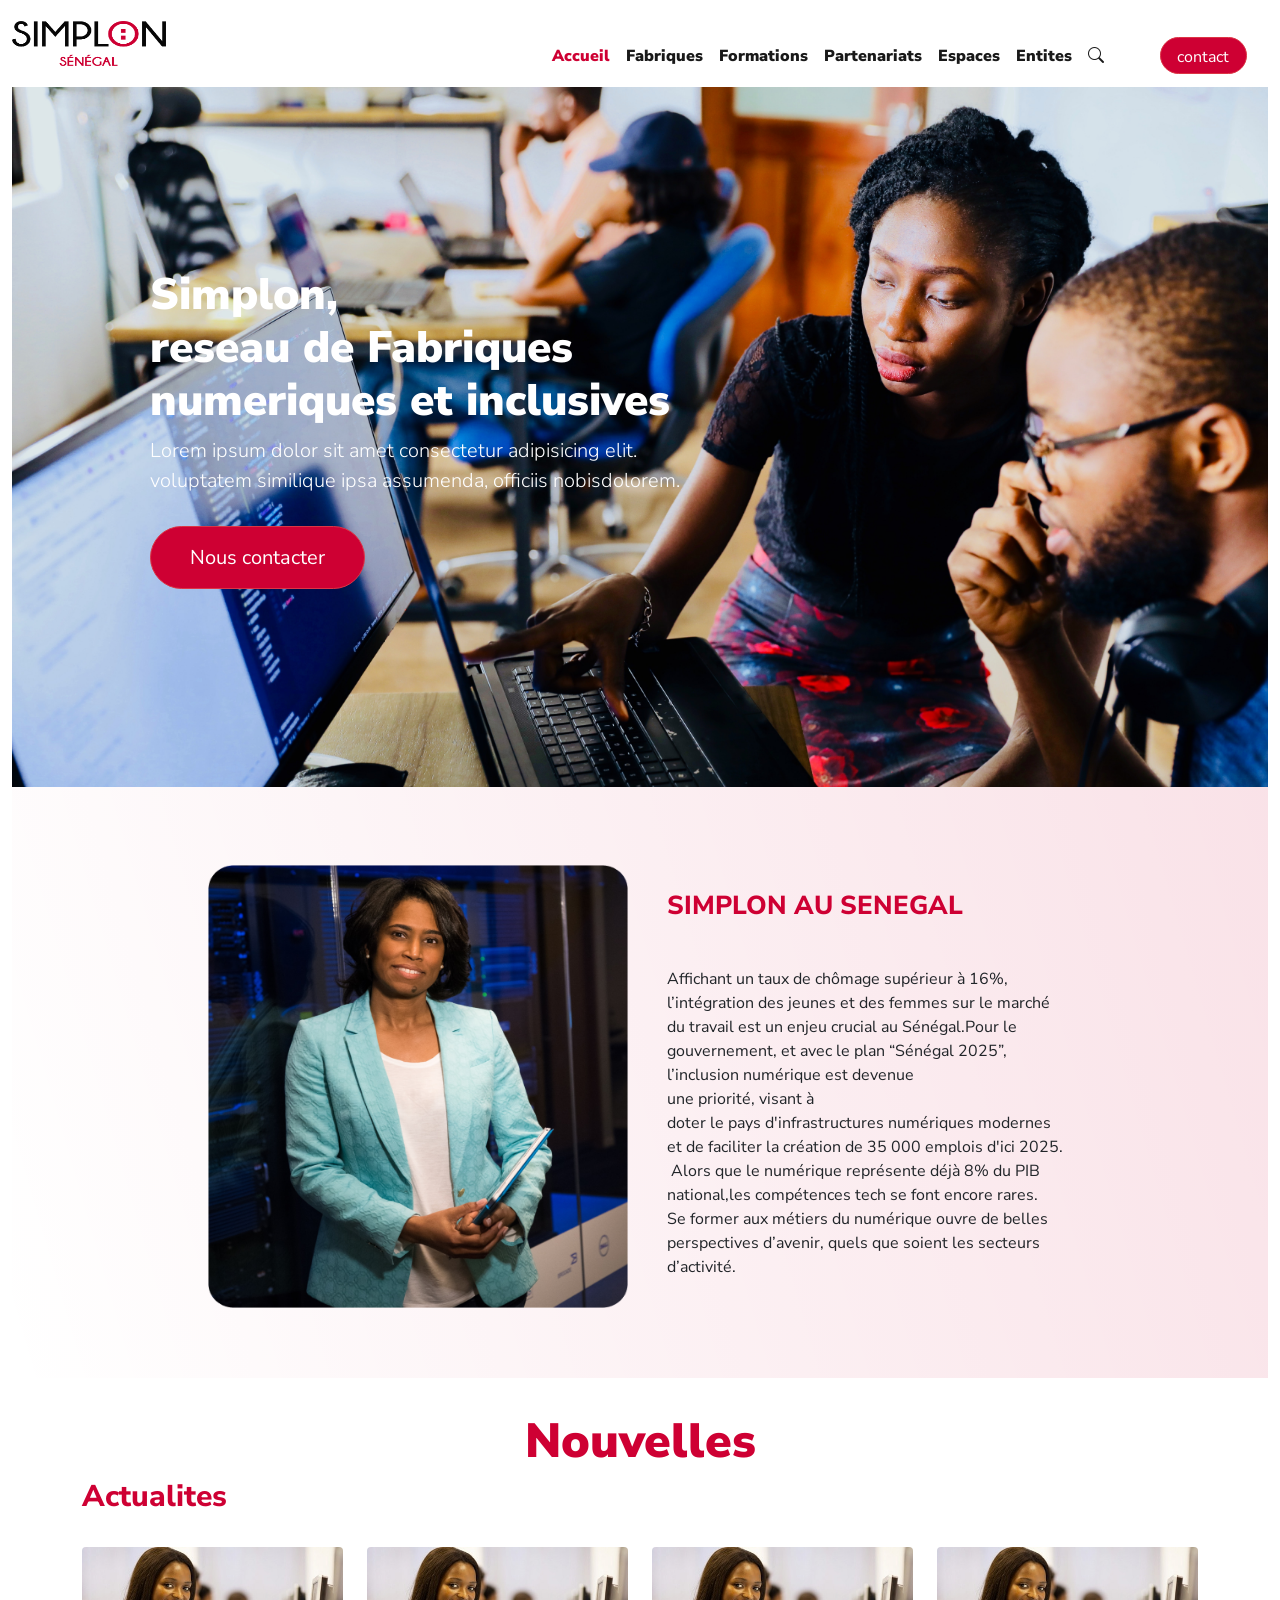
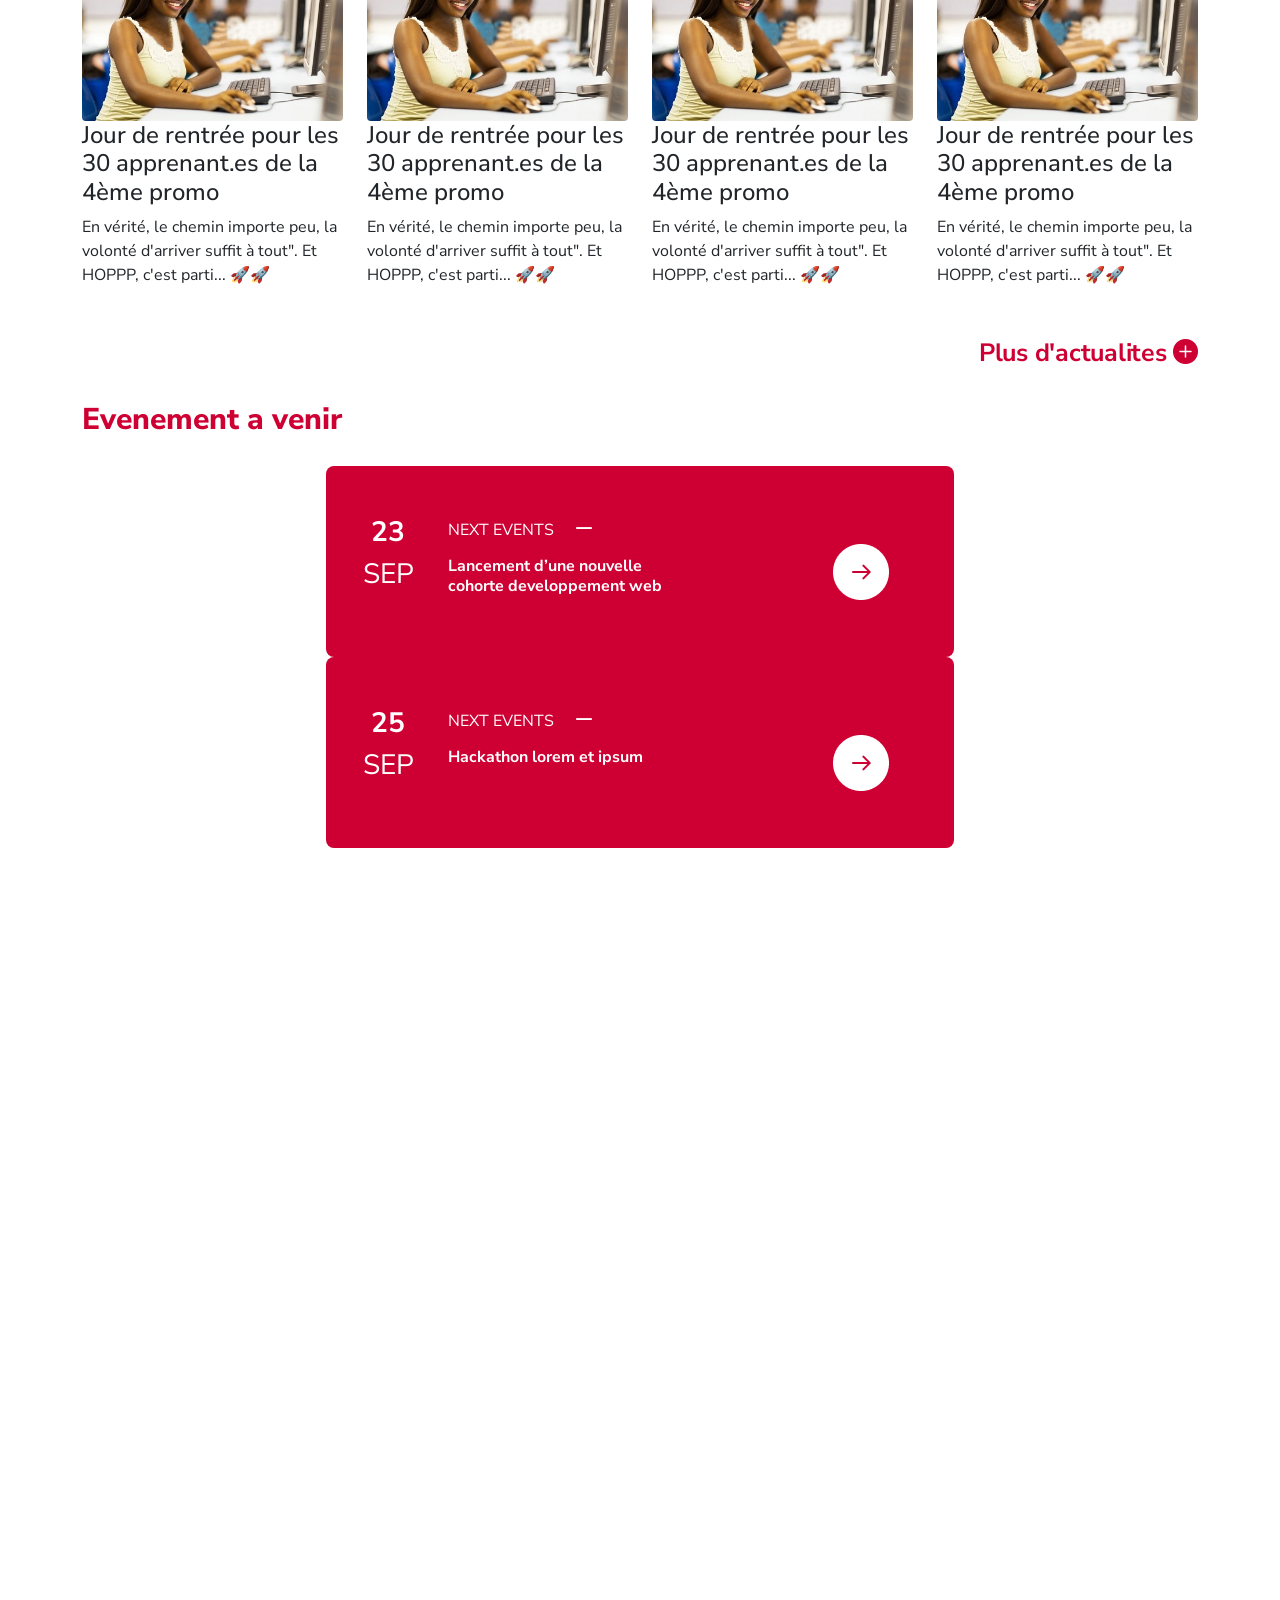
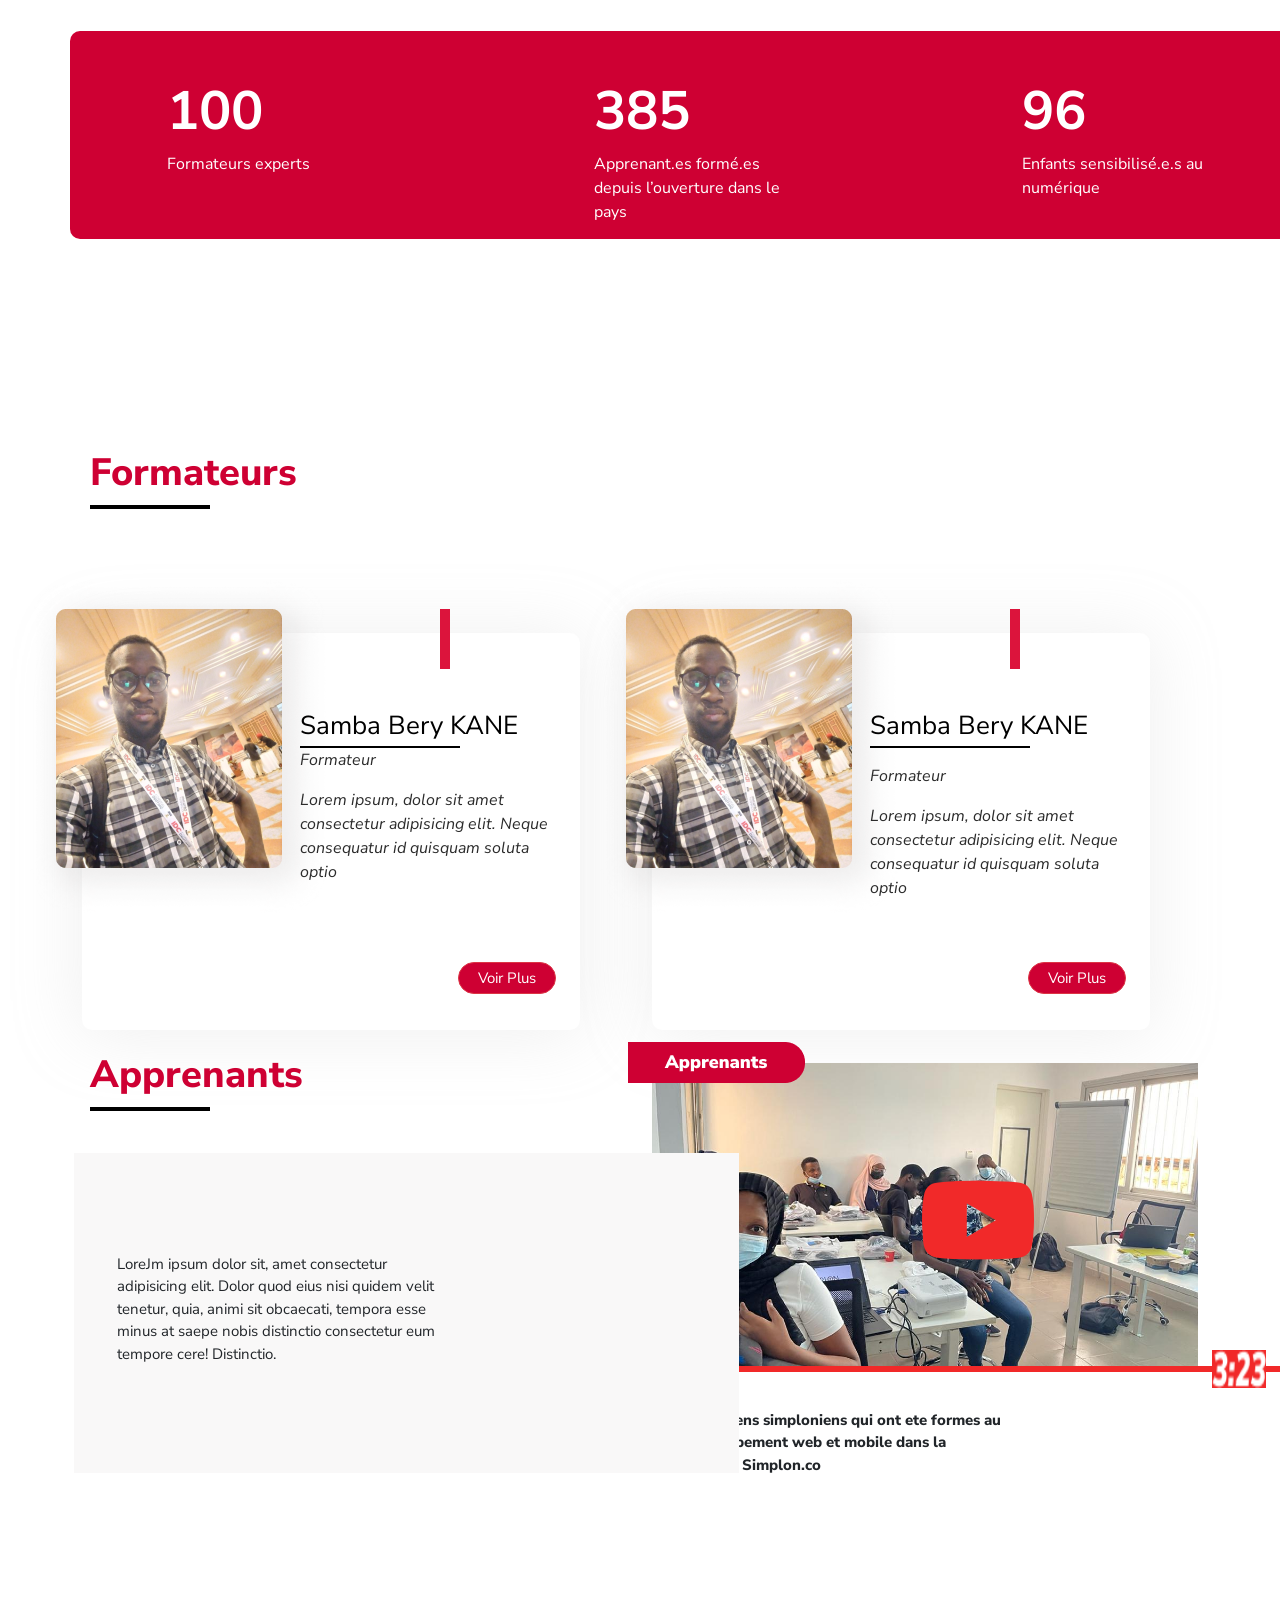
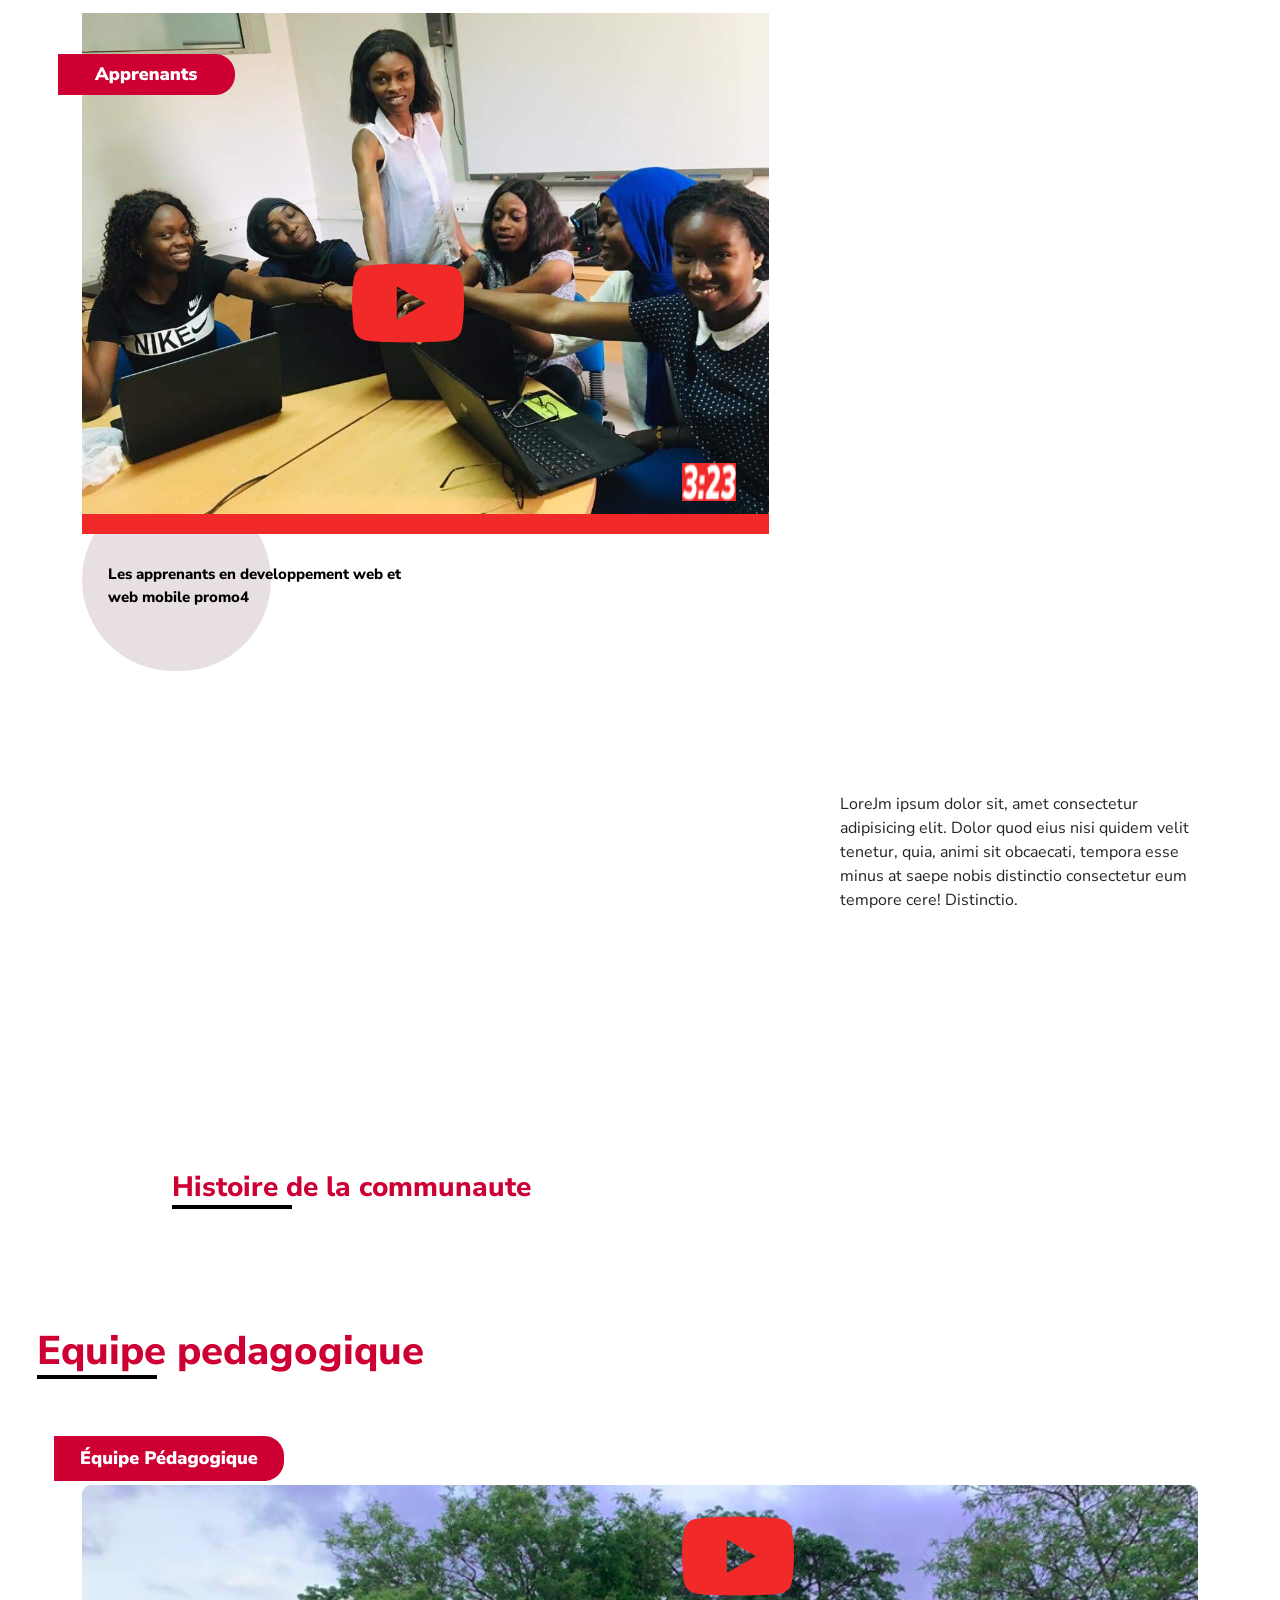
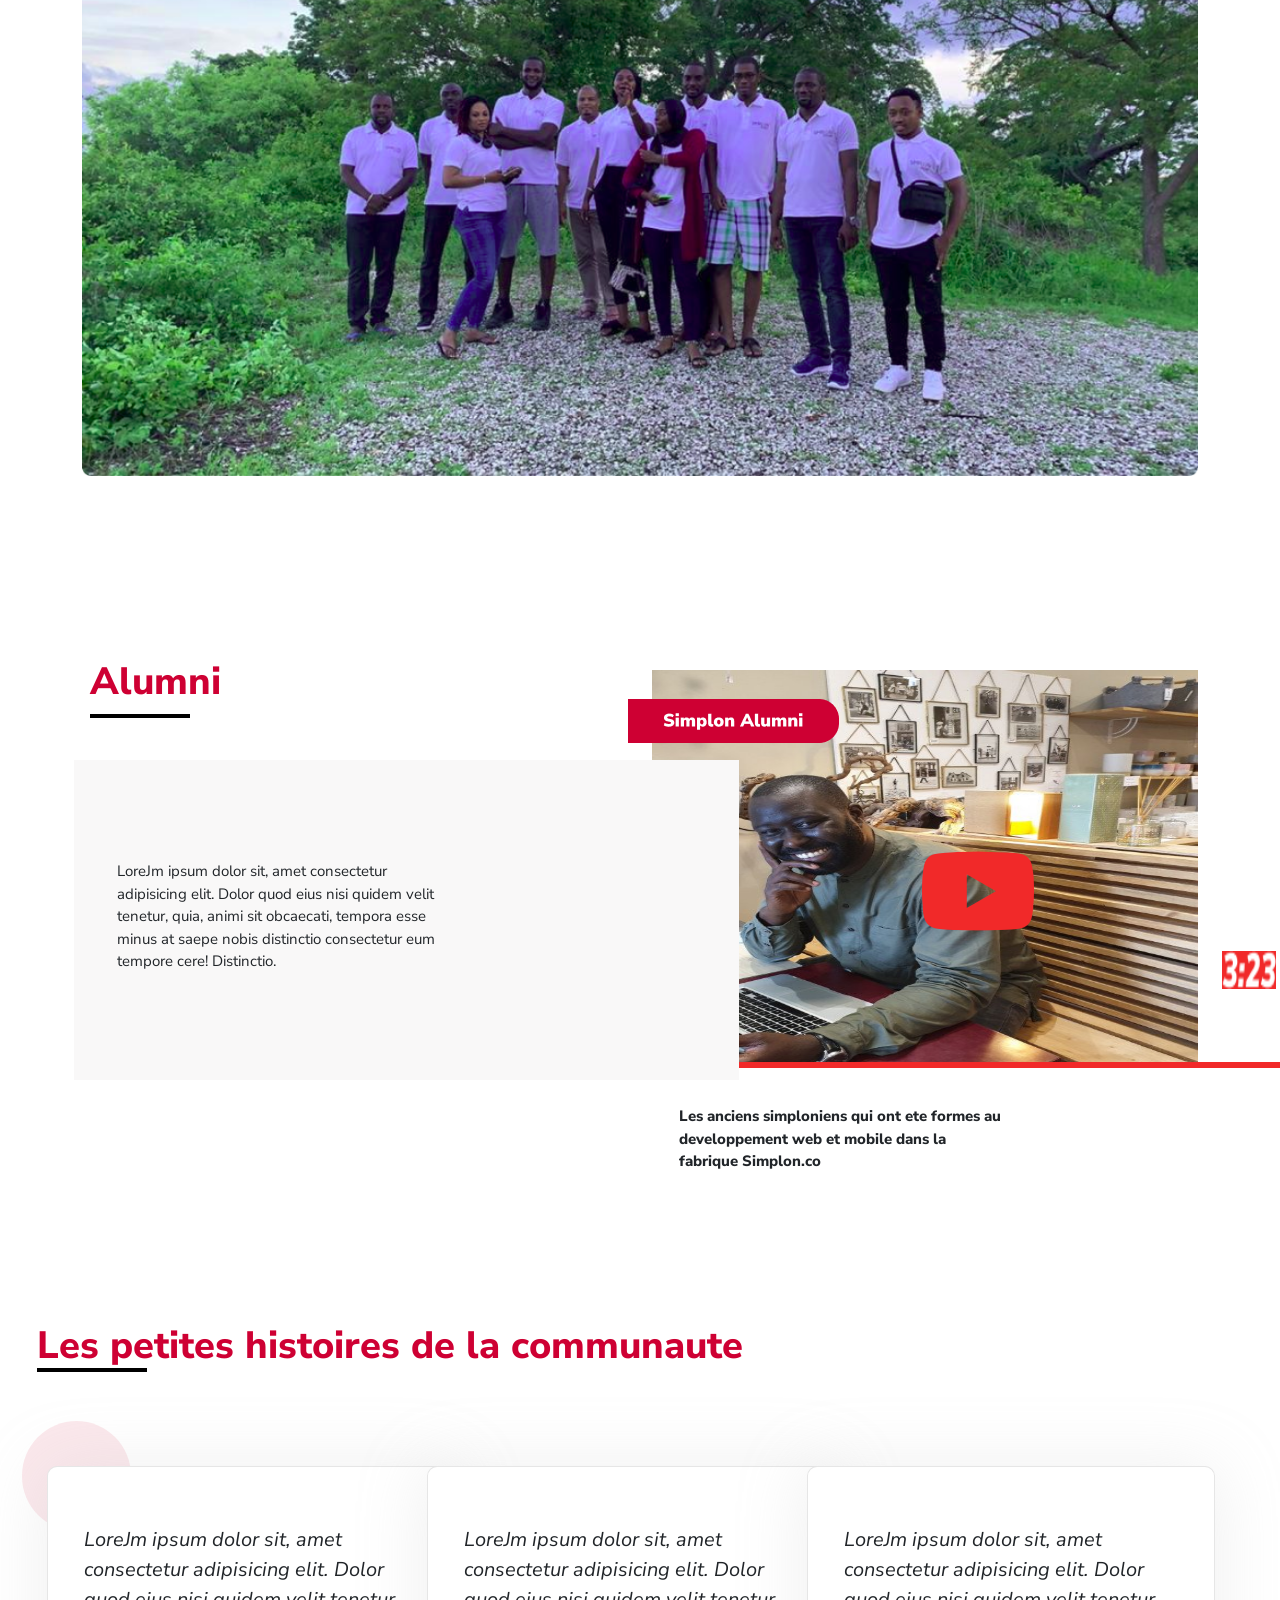
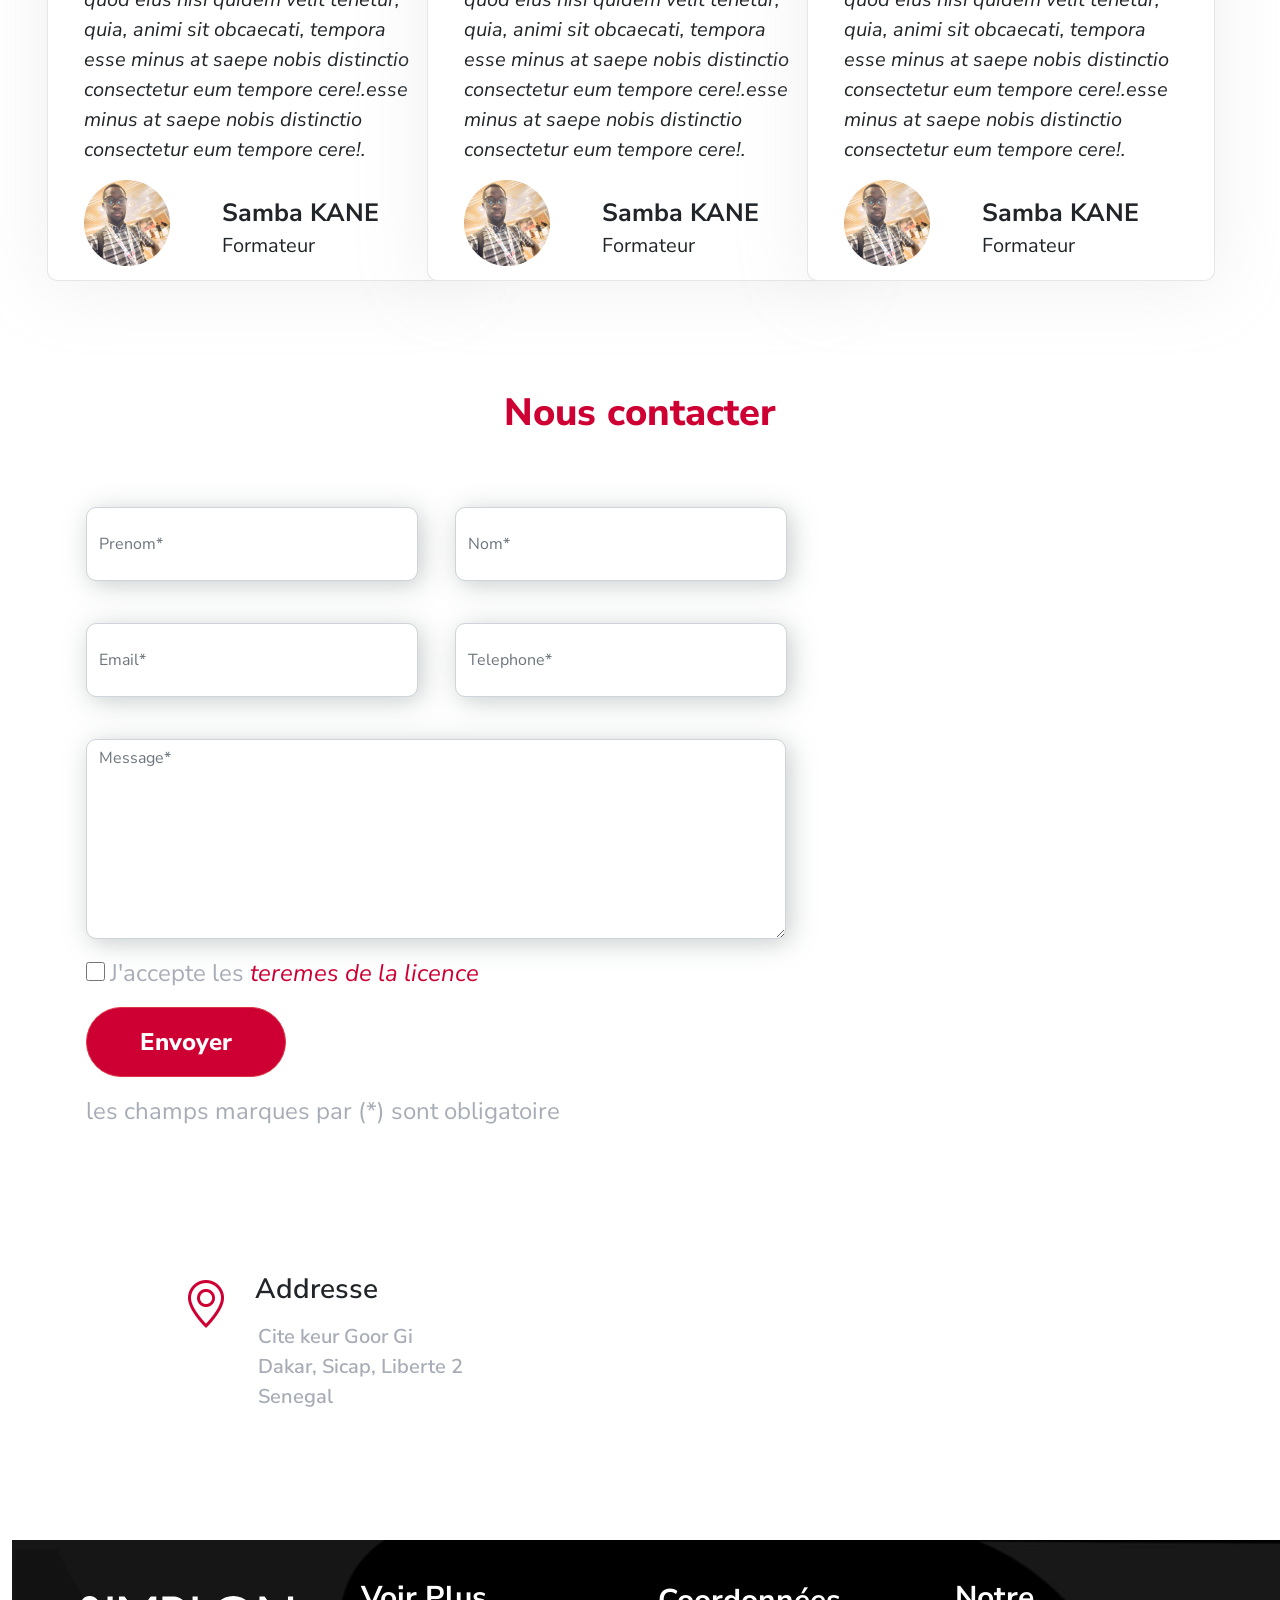
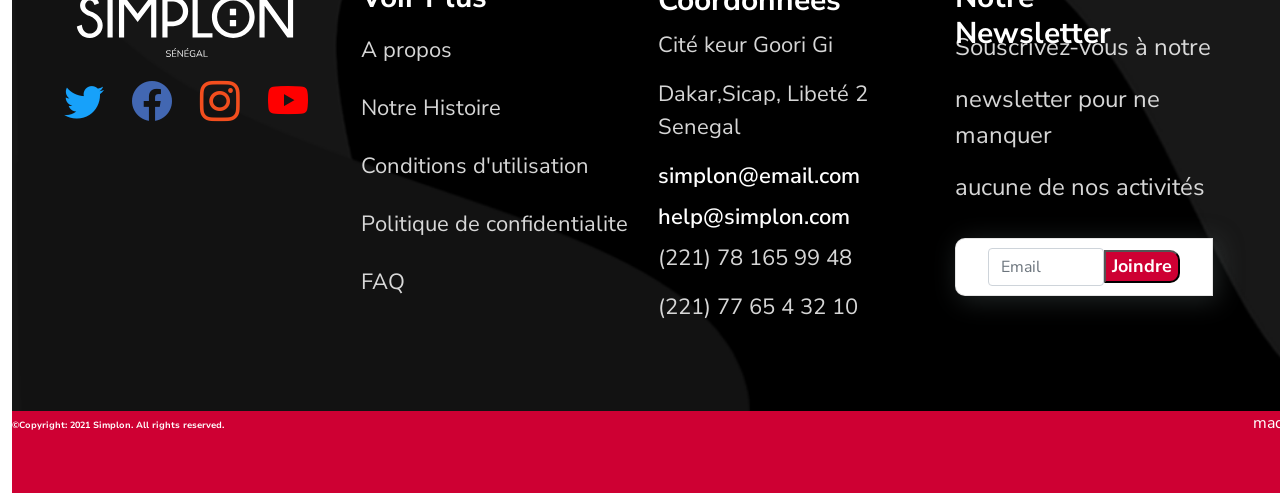
==== commit e0fe066d: "nouvelle page" ====
--- a/index.html
+++ b/index.html
@@ -4,27 +4,29 @@
     <meta charset="UTF-8">
     <meta http-equiv="X-UA-Compatible" content="IE=edge">
     <meta name="viewport" content="width=device-width, initial-scale=1.0">
-    <title>projet-web-site-Simplon</title>
-    <!--liens bootstrap-->
+    <title>Simplon-site</title>
+    <!-- lien-boostrap -->
     <link rel="stylesheet" href="https://cdn.jsdelivr.net/npm/bootstrap-icons@1.7.0/font/bootstrap-icons.css">
     <link rel="stylesheet" href="bootstrap-5.1.3-dist/css/bootstrap.css">
-    <link rel="stylesheet" href="css/style.css">
+    <link rel="stylesheet" href="index.css">
+    <link rel="stylesheet" href="Accueil.css">
 </head>
 <body>
-    <!--navbar-->
+    <!-- navbar -->
+
     <nav class="navbar navbar-expand-sm bg-brand navbar-light justify-content-center-fixed">
         <nav class="navbar navbar-expand-lg">
             <!-- pour afficher le logo -->
             <div class="container">
                 <a class="navbar-brand" href="#">
-                    <img src="./img-accueil/simplonSenegal.png" alt="" width="154" height="40">
+                    <img src="./img-accueil/simplonSenegal.png" alt="" width="154" height="45">
                 </a>
             </div>
-            <!--          menu       -->
+            <!-- menu -->
             <div class="collapse navbar-collapse menu" id="navbarSupportedContent">
                 <ul class="navbar-nav me-auto mb-2 mb-lg-0">
                     <li class="nav-item">
-                        <a class="nav-link active" aria-current="page" href="#">Accueil</a>
+                        <a class="nav-link active" style="color: #CE0033;" aria-current="page" href="Accueil.html">Accueil</a>
                     </li>
                     <li class="nav-item">
                         <a class="nav-link active" aria-current="page" href="#">Fabriques</a>
@@ -43,17 +45,18 @@
                     </li>
                     <li class="nav-item">
                         <a class="nav-link active" aria-current="page" href="#"><i class="bi bi-search"></i></a>
-                    </li>
-
-                    <li class="nav-item dropdown">
-                        <a class="nav-link dropdown-toggle" href="#" id="Fr" role="button" data-bs-toggle="dropdown" aria-expanded="false">
-                        Fr
-                        </a>
-                    </li>
+                    </li> 
+
+                    <!-- <div>
+                        <li class="nav-item dropdown langue">
+                            <a class="dropdown-toggle" href="#" id="Fr" role="button" data-bs-toggle="dropdown">Fr <span class="caret"></span></a>
+                        </li> 
+                    </div> -->
+                  
                 </ul>
                 
                 <div>
-                    <p class="lead mb-1"><a href="#" class="btn btn-lg btn-danger text-start ms-5 bout-tweet ">
+                    <p class="bouton mb-1"><a href="#" class="btn btn-lg btn-danger text-start ms-5 bout-one">
                         contact</a>
                     </p>
                 </div>
@@ -62,116 +65,125 @@
         </nav>
     </nav>
 
-    <!--main-le contenu de la page-->
+    <!-- main- le contenu de la page  -->
+
     <main>
-        <!--Accueil-->
+
+        <!-- Accueil -->
 
         <div class="container-fluid">
             <section class="Accueil d-flex w-200h  flew-column justify-content-center align-items-center">
-                <div class="row">
-                    <div class="col-lg-8 ">
-                            <h1 class="display-1 head text-white text-start ms-5 accuei">
-                                Simplon,<br>
-                                reseau de Fabriques numeriques et inclusives
-                            </h1>
-                        <p class="lead text-start text-white text-start ms-5 accuei">
+                <div class="column lead col-md-6 col-sm-12 col-lg-6">
+                    <div class="accuei">
+                        <h1 class="display-1 head text-white text-start ms-5 accuei">
+                            Simplon,<br>
+                            reseau de Fabriques<br>numeriques et inclusives
+                        </h1>
+                    </div>
+                    <div>
+                        <p class="text-start text-white text-start ms-5">
                             Lorem ipsum dolor sit amet consectetur adipisicing elit.<br>
                             voluptatem similique ipsa assumenda, officiis nobisdolorem.
-                        </p> <br>
-
-                        <p class="lead mb-1"><a href="#" class="btn btn-lg btn-danger text-start ms-5 bout-one ">Nous
+                        </p>
+                    </div>
+                    <div>
+                        <p a href="#" class="btn btn-lg btn-danger text-start ms-5 bout-two ">Nous
                             contacter</a></p>
                     </div>
+                    <!-- <div class="col-lg-8 ">
+                    </div> -->
                 </div>
             </section>
-
-            <!--historique-->
-            <section class="history">
-                <div class="container">
-                    <div class="row mb-5 mt-5">
-                        <div class="col-md-6">
-                            <img src="./img-accueil/woman-manager.png" alt="" width="450" height="443" class="image float-end ">
-                        </div>
-                        <div class="col-md-6">
-                            <h3 class="nom">Simplon au senegal</h3>
-                            <p class="p1">
-                                Affichant un taux de chômage supérieur à 16%, <br>
-                                l’intégration des jeunes et des femmes sur le marché <br>
-                                du travail est un enjeu crucial au Sénégal.Pour le <br> gouvernement,
-                                et avec le plan “Sénégal 2025”, <br> l’inclusion numérique est devenue <br>
-                                une priorité, visant à <br> doter le pays d'infrastructures numériques
-                                modernes <br> et de faciliter la création de 35 000 emplois d'ici 2025. <br>
-                                ​​​​​​​ Alors que le numérique représente déjà 8% du PIB <br> national,les
-                                compétences tech se font encore rares. <br>
-                                Se former aux métiers du numérique ouvre de belles <br> perspectives
-                                d’avenir, quels que soient les secteurs <br> d’activité.
-                            </p>  
-                        </div>
-                    </div>
-                </div>
-            </section>
-
-             <!--nouvelle-->
-            <article class="container">
-                <div align=center>
-                    <h1 class="title-new">Nouvelles</h1>
-                </div>
+        </div>
+
+        <!-- Historiques -->
+
+        <div class="container-fluid">
+            <div class="history">
+                <div class="row mb mt-2">
+                    <div class="col-md-6 col-sm-12 col-lg-6">
+                        <img src="./img-accueil/woman-manager.png" alt="" width="420" height="443" class="image float-end ">
+                    </div>
+                    <div class="col-md-6 col-sm-12 col-lg-6">
+                        <h3 class="nom">Simplon au senegal</h3>
+                        <p class="p1">
+                            Affichant un taux de chômage supérieur à 16%, <br>
+                            l’intégration des jeunes et des femmes sur le marché <br>
+                            du travail est un enjeu crucial au Sénégal.Pour le <br> gouvernement,
+                            et avec le plan “Sénégal 2025”, <br> l’inclusion numérique est devenue <br>
+                            une priorité, visant à <br> doter le pays d'infrastructures numériques
+                            modernes <br> et de faciliter la création de 35 000 emplois d'ici 2025. <br>
+                            ​​​​​​​ Alors que le numérique représente déjà 8% du PIB <br> national,les
+                            compétences tech se font encore rares. <br>
+                            Se former aux métiers du numérique ouvre de belles <br> perspectives
+                            d’avenir, quels que soient les secteurs <br> d’activité.
+                        </p>  
+                    </div>
+                </div>
+            </div>
+        </div>
+
+        <!-- Nouvelles -->
+
+        <div style="text-align: center;">
+            <h1 class="title-new">Nouvelles</h1>
+        </div>
+
+        <div class="container">
+            <article>
                 <div class="row">
                     <h3 class="title-info">Actualites</h3>
                 </div>
-
-                <div class="container">
-                    <div class="row p2">
-                        <div class="col-md-3 col-sm-5">
-                            <div class="card-mb-4 shadow-5m">
-                                <img src="img-accueil/formation fille.jpg" alt="" class="w-100 rounded">
-                            </div>
-                            <div class="start-body">
-                                <h4>Jour de rentrée pour les 30 apprenant.es de la 4ème promo</h4>
-                            </div>
-                            <div class="text-card">
-                                <p>En vérité, le chemin importe peu, la volonté d'arriver suffit à tout".
-                                    Et HOPPP, c'est parti... 🚀🚀</p>
-                            </div>
-                        </div>
-        
-                        <div class="col-md-3 col-sm-5">
-                            <div class="card-mb-4 shadow-5m">
-                                <img src="img-accueil/formation fille.jpg" alt="" class="w-100 rounded">
-                            </div>
-                            <div class="start-body">
-                                <h4>Jour de rentrée pour les 30 apprenant.es de la 4ème promo</h4>
-                            </div>
-                            <div class="text-card">
-                                <p>En vérité, le chemin importe peu, la volonté d'arriver suffit à tout".
-                                    Et HOPPP, c'est parti... 🚀🚀</p>
-                            </div>
-                        </div>
-        
-                        <div class="col-md-3 col-sm-5">
-                            <div class="card-mb-4 shadow-5m">
-                                <img src="img-accueil/formation fille.jpg" alt="" class="w-100 rounded">
-                            </div>
-                            <div class="start-body">
-                                <h4>Jour de rentrée pour les 30 apprenant.es de la 4ème promo</h4>
-                            </div>
-                            <div class="text-card">
-                                <p>En vérité, le chemin importe peu, la volonté d'arriver suffit à tout".
-                                    Et HOPPP, c'est parti... 🚀🚀</p>
-                            </div>
-                        </div>
-        
-                        <div class="col-md-3 col-sm-5">
-                            <div class="card-mb-4 shadow-5m">
-                                <img src="img-accueil/formation fille.jpg" alt="" class="w-100 rounded">
-                            </div>
-                            <div class="start-body">
-                                <h4>Jour de rentrée pour les 30 apprenant.es de la 4ème promo</h4>
-                            </div>
-                            <div class="text-card">
-                                <p>En vérité, le chemin importe peu, la volonté d'arriver suffit à tout".
-                                    Et HOPPP, c'est parti... 🚀🚀</p>
-                            </div>
+                <div class="row">
+                    <div class="col-md-3 col-sm-5">
+                        <div class="card-mb-4 shadow-5m">
+                            <img src="img-accueil/formation fille.jpg" alt="" class="w-100 rounded">
+                        </div>
+                        <div class="start-body">
+                            <h4>Jour de rentrée pour les 30 apprenant.es de la 4ème promo</h4>
+                        </div>
+                        <div class="text-card">
+                            <p>En vérité, le chemin importe peu, la volonté d'arriver suffit à tout".
+                                Et HOPPP, c'est parti... 🚀🚀</p>
+                        </div>
+                    </div>
+
+                    <div class="col-md-3 col-sm-5">
+                        <div class="card-mb-4 shadow-5m">
+                            <img src="img-accueil/formation fille.jpg" alt="" class="w-100 rounded">
+                        </div>
+                        <div class="start-body">
+                            <h4>Jour de rentrée pour les 30 apprenant.es de la 4ème promo</h4>
+                        </div>
+                        <div class="text-card">
+                            <p>En vérité, le chemin importe peu, la volonté d'arriver suffit à tout".
+                                Et HOPPP, c'est parti... 🚀🚀</p>
+                        </div>
+                    </div>
+
+                    <div class="col-md-3 col-sm-5">
+                        <div class="card-mb-4 shadow-5m">
+                            <img src="img-accueil/formation fille.jpg" alt="" class="w-100 rounded">
+                        </div>
+                        <div class="start-body">
+                            <h4>Jour de rentrée pour les 30 apprenant.es de la 4ème promo</h4>
+                        </div>
+                        <div class="text-card">
+                            <p>En vérité, le chemin importe peu, la volonté d'arriver suffit à tout".
+                                Et HOPPP, c'est parti... 🚀🚀</p>
+                        </div>
+                    </div>
+
+                    <div class="col-md-3 col-sm-5">
+                        <div class="card-mb-4 shadow-5m">
+                            <img src="img-accueil/formation fille.jpg" alt="" class="w-100 rounded">
+                        </div>
+                        <div class="start-body">
+                            <h4>Jour de rentrée pour les 30 apprenant.es de la 4ème promo</h4>
+                        </div>
+                        <div class="text-card">
+                            <p>En vérité, le chemin importe peu, la volonté d'arriver suffit à tout".
+                                Et HOPPP, c'est parti... 🚀🚀</p>
                         </div>
                     </div>
                 </div>
@@ -182,618 +194,48 @@
                     </div>
                 </div>
 
-                <div class="container">
                     <div class="row">
                         <h3 class="title-info1">Evenement a venir</h3>
                     </div>
-                </div>
+
+                    <div class="row d-flex justify-content-around ">
+                        <div class="col-5 event-bloc">
+                            <div class="event-item col-md-6 sm-12 col-lg-6">
+                                <div class="col-4 annonce"><span><b>23</b> sep</span></div>
+                                <div class="col-4 cohorte">
+                                    <p class="text-cohorte">NEXT EVENTS </p>
+                                    <p class="info-cohorte">Lancement d’une nouvelle <br>cohorte developpement web</p>
+                                </div>
+                                <div class="arrow">
+                                    <img src="./img-accueil/Arrow button.png" alt="">
+                                </div>
+                            </div>
+
+                            <div class="col-4 trait-blanc"><i class="bi bi-dash" style="font-size: 2rem; color: #fff;"></i></div>
+                        </div>
+
+                        <div class="col-5 event-bloc">
+                            <div class="event-item col-md-6 col-sm-12 col-lg-6">
+                                <div class="col-4 annonce"><span><b>25</b>  sep</span></div>
+                                <div class="col-4 cohorte">
+                                   <p class="text-cohorte"> NEXT EVENTS </p>
+                                   <p class="info-cohorte"> Hackathon lorem et ipsum</p>
+                                </div>
+                                <div class="arrow">
+                                    <img src="./img-accueil/Arrow button.png" alt="">
+                                </div>
+                            </div>
+
+                            <div class="col-4 trait-blanc"><i class="bi bi-dash" style="font-size: 2rem; color: #fff;"></i></div>
+                        </div>
+                    </div>
             </article>
-
-             <div class="container">
-                <div class="row d-flex justify-content-around ">
-                    <div class="col-5 event-bloc">
-                        <div class="event-item col-md-6 sm-12 col-lg-6">
-                            <div class="col-4 annonce">23 <br>sep</div>
-                            <div class="col-4 cohorte">
-                                <p>NEXT EVENTS <br>
-                                    Lancement d’une nouvelle cohorte <br>developpement web</p>
-                            </div>
-                            <div class="col-4"><i class="bi bi-dash" style="font-size: 2rem; color: #fff;"></i></div>
-                        </div>
-                    </div>
-                    <div class="col-5 event-bloc">
-                        <div class="event-item col-md-6 col-sm-12 col-lg-6">
-                            <div class="col-4 annonce">25 <br>sep</div>
-                            <div class="col-4 cohorte">
-                                NEXT EVENTS <br>
-                                Hackathon lorem et ipsum 
-                            </div>
-    
-                            <div class="col-4"><i class="bi bi-dash" style="font-size: 2rem; color: #fff;"></i></div>
-                        </div>
-                    </div>
-                </div>
-            </div> 
             
-            <!-- <section>
-              <div class="row">
-                <div class="col-md-6 col-sm-12 col-lg-6">
-                  <div class="event1">
-                    <div class="column">
-                      <h2 class="text-uppercase text-white pt-2 mb-0">23</h2>
-                      <p class="text-white">SEP</p>
-                    </div>
-                    <div class="column">
-                      <h4 class="text-uppercase text-white pt-3">NEXT EVENT <span><a href=""><i class="bi bi-dash" style="font-size: 2rem; color: #fff;"></i> </a></span></h4>
-                      <p class="text-white">Lancement d'une nouvelle <br>
-                        cohorte de developpement Web
-                      </p>
-                    </div>
-                    <div>
-                      <p><a href=""><i class="bi bi-arrow-right-circle" style="font-size: 3rem; color: #fff;"></i></a></p>
-                    </div>
-                  </div>
-                </div>
-                <div class="col-md-6 col-sm-12 col-lg-6">
-                  <div class="event1">
-                    <div class="column">
-                      <h2 class="text-uppercase text-white pt-2 mb-0">23</h2>
-                      <p class="text-white">SEP</p>
-                    </div>
-                    <div class="column">
-                      <h4 class="text-uppercase text-white pt-3">NEXT EVENT <span><a href=""><i class="bi bi-dash" style="font-size: 2rem; color: #fff;"></i> </a></span></h4>
-                      <p class="text-white">Lancement d'une nouvelle <br>
-                        cohorte de developpement Web
-                      </p>
-                    </div>
-                    <div>
-                      <p><a href=""><i class="bi bi-arrow-right-circle" style="font-size: 3rem; color: #fff;"></i></a></p>
-                    </div>
-                  </div>
-                </div>
-              </div>
-            </section> -->
-
-
-            <!--Decouvertes-->
-            <div class="container-fluid">
-                <div class=" discovery ">
-                    <div class="infos mb-5">
-                        <h1 style="font-size: 100px; font-weight: 900; line-height: 136px; width: 610px;
-                        height: 136px;">Decouvertes</h1>
-                        <p style="font-size: 26px; font-weight: 600px; line-height: 47px;">Simplon.co est un réseau de Fabriques solidaires et inclusives qui proposent des <br> formations gratuites aux métiers techniques du numérique en France et à <br> l’étranger </p>
-                    </div>
-                </div>
-                <div class="container">
-                    <div class="row figure">
-                        <div class="col-md-4 col-lg-4 col-sm-12 mt-5">
-                            <h1>100</h1>
-                            <p>Formateurs experts</p>
-                        </div>
-                        <div class="col-md-4 col-lg-4 col-sm-12 mt-5 ">
-                            <h1>385</h1>
-                            <p>Apprenant.es formé.es <br> depuis l’ouverture dans le <br> pays</p>
-                        </div>
-                        <div class="col-md-4 col-lg-4 col-sm-12 mt-5">
-                            <h1>96</h1>
-                            <p>Enfants sensibilisé.e.s au <br> numérique</p>
-                        </div>
-                    </div>
-                </div>
-            </div>
-
-            <!--Formateurs-->
-            
-            <section class="mb-5 mt-5">
-                <h3 class="titre">Formateurs</h3>
-                <div class="container">
-                    <div class="row">
-                        <div class="col-md-6 col-sm-12">
-                            
-                            <div class="trainer">
-                                
-                                <div class="photo">
-                                    <img src="img-accueil/samba 4.png" alt="">
-                                </div>
-                                <div class="tiret"></div>
-                                <div class="conetnu">
-                                    
-                                    <p class="samba-name">Samba Bery KANE</p>
-                                    <div class="souligne-nom"></div>
-                                    <p class="text-samba">Formateur</p>
-                                    <p class="text-samba">Lorem ipsum, dolor sit amet 
-                                        consectetur 
-                                        adipisicing elit. Neque consequatur id 
-                                        quisquam soluta optio
-                                    </p>
-                                </div>
-                            </div>
-                            <div class="div-voir-plus">
-                                <button class="voir-plus btn btn-lg btn-danger text-start ms-5 bout-two">Voir Plus</button>
-                            </div>
-                        </div>
-                        <div class="col-md-6 col-sm-12">
-                            <div class="trainer">
-                                <div class="photo">
-                                    <img src="img-accueil/samba 4.png" alt="">
-                                </div>
-                                <div class="tiret"></div>
-                                <div class="conetnu">
-                                    <p class="samba-name">Samba Bery KANE
-                                        <div class="souligne-nom"></div>
-                                    </p>
-                                    <p class="text-samba">Formateur</p>
-                                    <p class="text-samba">Lorem ipsum, dolor sit amet 
-                                        consectetur 
-                                        adipisicing elit. Neque consequatur id 
-                                        quisquam soluta optio
-                                    </p>
-                                </div>
-                               
-                            </div>
-                            <div class="div-voir-plus">
-                                <button class="voir-plus btn btn-lg btn-danger text-start ms-5 bout-two">Voir Plus</button>
-                            </div>
-                        </div>
-                    </div>
-        
-                </div>
-            </section>
-
-            <!--Apprenants-->
-            <div class="container-fluid">
-                <h1>Apprenants</h1>
-                <div class="row">
-                    <div class="learners col-md-6 col-sm-12 col-lg-6">
-                        <p>LoreJm ipsum dolor sit, amet consectetur <br> adipisicing elit. Dolor quod eius nisi quidem velit <br> tenetur, quia, animi sit obcaecati, tempora esse <br> minus at saepe nobis distinctio consectetur eum <br> tempore cere! Distinctio.</p>
-                    </div>
-                </div>
-                <div class="row">
-                    <div class="learners col-md-6 col-sm-12 col-lg-6">
-                        <h4>Apprenants</h4>
-                        <p>Les anciens simploniens qui ont ete formes au <br> developpement web et mobile dans la <br> fabrique Simplon.co</p>
-                    </div>
-                </div>
-                <div class="row appre">
-                </div>
-            </div>
-
-            <!--Histoire de la communaute-->
-            <div class="container-fluid">
-                <div class="row">
-                    <div class="community">
-                        <h4></h4>
-                        <video src=""></video>
-                        <p>Les Apprenants en developpement web et <br> web mobile promo4</p>
-                    </div>
-                    <div class="community">
-                        <h1>Histoire de la communauté</h1>
-                        <p>LoreJm ipsum dolor sit, amet consectetur <br> adipisicing elit. Dolor quod eius nisi quidem velit <br> tenetur, quia, animi sit obcaecati, tempora esse <br> minus at saepe nobis distinctio consectetur eum <br> tempore cere! Distinctio.</p>
-                    </div>
-                </div>
-            </div>
-
-            <!--Equipe pedagogique-->
-            <div class="container">
-                <div class="row">
-                    <h1>Équipe pédagogique</h1>
-                        <video src=""></video>
-                    <p></p>
-                </div>
-            </div>
-
-            
-            <!--Alumni-->
+        </div>
+
+        <!-- Decouvertes -->
 
         <div class="container-fluid">
-            <h1>Alumni</h1>
-            <div class="row">
-                <div class=" alumni col-6">
-                    <p>LoreJm ipsum dolor sit, amet consectetur <br> adipisicing elit. Dolor quod eius nisi quidem velit <br> tenetur, quia, animi sit obcaecati, tempora esse <br> minus at saepe nobis distinctio consectetur eum <br> tempore cere! Distinctio.</p>
-                </div>
-                <div class=" alumni col-6">
-                    <video src=""></video>
-                    <h4></h4>
-                    <p>Les anciens simploniens qui ont ete formes au <br> developpement web et mobile dans la <br> fabrique Simplon.co</p>
-                </div>
-            </div>
-        </div>
-
-             <!--Les petites histoires de la communaute-->
-
-             <div class="container-fluid">
-                <h1>Les petites histoires de la communaute</h1>
-                <div class="row">
-                    <div class="col-md-3 col-sm-5">
-                        <div class="text-card2">
-                            <p>
-                                LoreJm ipsum dolor sit, amet <br>consectetur adipisicing elit. Dolor <br>quod eius nisi quidem velit tenetur, <br>quia, animi sit obcaecati, tempora <br>esse minus at saepe nobis distinctio <br>consectetur eum tempore cere!.ess <br>minus at saepe nobis distinctio <br>consectetur eum tempore cere!.
-                            </p>
-                            <img src="" alt="">
-                            <h3>Samba KANE</h3>
-                            <p>Formateur</p>
-                            <blockquote>
-                            </blockquote>
-                        </div>
-                    </div>
-                    <div class="col-md-3 col-sm-5">
-                        <div class="text-card2">
-                            <p>
-                                LoreJm ipsum dolor sit, amet <br>consectetur adipisicing elit. Dolor <br>quod eius nisi quidem velit tenetur, <br>quia, animi sit obcaecati, tempora <br>esse minus at saepe nobis distinctio <br>consectetur eum tempore cere!.ess <br>minus at saepe nobis distinctio <br>consectetur eum tempore cere!.
-                            </p>
-                            <img src="" alt="">
-                            <h3>Samba KANE</h3>
-                            <p>Formateur</p>
-                            <blockquote>
-                            </blockquote>
-                        </div>
-                    </div>
-                    <div class="col-md-3 col-sm-5">
-                        <div class="text-card2">
-                            <p>
-                                LoreJm ipsum dolor sit, amet <br>consectetur adipisicing elit. Dolor <br>quod eius nisi quidem velit tenetur, <br>quia, animi sit obcaecati, tempora <br>esse minus at saepe nobis distinctio <br>consectetur eum tempore cere!.ess <br>minus at saepe nobis distinctio <br>consectetur eum tempore cere!.
-                            </p>
-                            <img src="" alt="">
-                            <h3>Samba KANE</h3>
-                            <p>Formateur</p>
-                            <blockquote>
-                            </blockquote>
-                        </div>
-                    </div>
-              
-                </div>
-            </div>
-
-               <!--contacter-->
-
-        <!-- <div class="container-fluid">
-            <h1>Nous contacter</h1>
-            <div class="row">
-
-            </div>
-        </div> -->
-
-        <!-- <section class="contactez-nous">
-            <div class="container">
-                <h2 class="titre-page">Nous contactez</h2>
-                <div class="dispositif row mb-5">
-                    <div class="formulaire">
-                    <form>
-                        <div class="texto">
-                            <input type="text" class="nom form-control" placeholder="nom*">
-                            <input type="text" class="nom form-control" placeholder="prenoms*">
-                        </div>
-                        <div class="texto">              
-                            <input type="text" class="nom form-control" placeholder="email*">             
-                            <input type="text" class="nom form-control" placeholder="telephone*">
-                        </div>
-                        <div class="messeger">
-                            <textarea class="text form-control" placeholder="message*"></textarea>
-                        </div>
-                        <div class="mt-3">
-                        <input style="width: 19px; height: 19px;" type="checkbox"><span style="margin-left: 5px; color: #A7ACB6; font-size: 24px;">J'accepte les <i style="color: #CE0033;;">teremes de la licence</i></span>
-                        </div>
-                        <button class="monbuttonbtn btn btn-danger mt-3">Envoyer</button>
-                        <div class="mt-3">
-                        <label style="color: #A7ACB6; font-size: 24px;">les champs marques par (*) sont obligatoire</label>
-                        </div>
-                    </form> 
-                </div>
-                <div class="contact">
-                <div class="icone-and-contenu mb-3">
-                    <a href=""><i class="bi bi-geo-alt" style="font-size: 3rem; color: #CE0033;"></i></a>
-                    <div class="contenu-contact">
-                    <h4 class="text-uppercase text-black">Adresse</h4>
-                    <p class="contenu-actualite">Cite Keur Goor Gi <br>
-                        Dakar, Sicap, Liberte 2 <br>
-                        Senegal
-                    </p>
-                    </div>
-                </div>
-                <div class="icone-and-contenu mb-3">
-                    <a href=""><i class="bi bi-telephone-forward-fill" style="font-size: 3rem; color: #CE0033;"></i></a>
-                    <div class="contenu-contact">
-                    <h4 class="text-uppercase text-black" >Telephone</h4>
-                    <p class="contenu-actualite">(221) 78 165 99 48<br>
-                        (221) 78 165 99 48
-                    </p>
-                    </div>
-                </div>
-                <div class="icone-and-contenu mb-3">
-                    <a href=""><i class="bi bi-envelope" style="font-size: 3rem; color: #CE0033;"></i></a>
-                        <div class="contenu-contact">
-                            <h4 class="text-uppercase text-black">email</h4>
-                            <p class="contenu-actualite">simplon@gmail.com <br>
-                                help@simplon.com
-                            </p>
-                        </div>
-                        
-                </div>
-            </div>
-            </div> 
-        </section> -->
-    </main>      
-    <!--pied de page-->
-
-    <!-- <footer class="py-5">
-        <div class="container-fluid">
-            <div class="row">
-                <div class="foot col-2">
-                   <h5>voir plus</h5> 
-                   <ul class="nav flex-column">
-                       <li class="nav-item mb-2"></li>
-                       <li></li>
-                       <li></li>
-                       <li></li>
-                       <li></li>
-                   </ul>
-                </div>
-                <div class="foot col-2">
-                    <h5></h5> 
-                    <ul>
-                        <li class="nav-item mb-2"></li>
-                        <li></li>
-                        <li></li>
-                        <li></li>
-                        <li></li>
-                    </ul>
-                </div>
-                <div class="foot col-2">
-                    <h5></h5> 
-                    <ul>
-                        <li class="nav-item mb-2"></li>
-                        <li></li>
-                        <li></li>
-                        <li></li>
-                        <li></li>
-                    </ul>
-                </div>
-                <div class="foot col-4 offset-1">
-                    <form action="">
-                        <h5></h5>
-                        <p></p>
-                        <div class="d-flex ">
-                            <label for="" class=""></label>
-                            <input type="text" id="nexsletter" class="form-control" placeholder="Adresse e-mail">
-                            <button class="btn btn-primary" type="button">
-                                <p></p>
-                            </button>
-                        </div>
-                    </form>
-                </div>
-            </div>
-            <div class="red justify-content-between py-4 my-4 border-top:flex">
-
-                <p></p>
-                <ul class="list-unstyled d-flex">
-                    <li class="ms-3">
-                        <a href=""></a>
-                    </li>
-                    <li></li>
-                    <li></li>
-                </ul>
-            </div>
-        </div>
-    </footer> -->
-        
-    <footer>
-
-         <!-- Section footer -->
-      <!-- <footer class="banner-footer pt-5 mt-3 pb-3">
-        <div class="container-fluid">
-          <div class="log-footer row">
-            <div class="col-md-3 col-lg-3 col-sm-12">
-              <img src="images/logo-simplon.svg" width="242" height="61" class="img-footer mb-3 mt-3" alt="">
-              <div class="icone-r-s">
-                <a href=""><i class="bi bi-twitter" style="font-size: 2.5rem; color: #17A1FA; margin-right: 1.5rem;"></i></a>
-                <a href="#"><i class="bi bi-facebook" style="font-size: 2.5rem; color: #4267B2; margin-right: 1.5rem;"></i></a>
-                <a href=""><i class="bi bi-instagram" style="font-size: 2.5rem; color: #F24E1E; margin-right: 1.5rem;"></i></a>
-                <a href="#"><i class="bi bi-youtube" style="font-size: 2.5rem; color: #FF0000; margin-right: 1.5rem;"></i></a>
-              </div>
-            </div>
-            <div class="col-md-3 col-lg-3 col-sm-12">
-              <h4 class="text-uppercase mb-3 text-white pt-3">Voir plus</h4>
-              <p><a href="" class="text-white" style="text-decoration:none;">A propos</a></p>
-              <p><a href="" class="text-white" style="text-decoration:none;">Notre Histoire</a></p>
-              <p><a href="" class="text-white" style="text-decoration:none;">Conditions d'utilisation</a></p>
-              <p><a href="" class="text-white" style="text-decoration:none;">Politique de confidentialite</a></p>
-              <p><a href="" class="text-white" style="text-decoration:none;">FAQ</a></p>
-            </div>
-            <div class="col-md-3 col-lg-3 col-sm-12">
-              <h4 class="text-uppercase mb-3 text-white pt-3">Coordonnées</h4>
-              <p class="text-white">Cité keur Goori Gi</p>
-              <p class="text-white">Dakar,Sicap, Libeté 2</p>
-              <p class="text-white">simplon@email.com</p>
-              <p class="text-white">help@simplon.com</p>
-              <p class="text-white">(221) 78 165 99 48</p>
-              <p class="text-white">(221) 77 65 4 32 10</p>
-            </div>
-            <div class="col-md-3 col-lg-3 col-sm-12 mx-auto">
-              <h4 class="text-uppercase text-white pt-3">Notre Newletter</h4>
-              <p class="text-white">Souscrivez-vous à notre</p>
-              <p class="text-white">newsletter pour ne manquer</p>
-              <p class="text-white">aucune de nos activités</p>
-              <div class="envoi">
-                <input type="email" class="envoi-input form-control" placeholder="Adresse Email">
-                <button class="btn-joindre">Joindre</button>
-              </div>
-            </div>
-          </div>
-        </div>
-       
-      </footer> -->
-      <!-- <div class="pied-bas">
-        <div class="copyright text-white p-3">     
-          <span>&copy;Copyright: 2021 Simplon. All rights reserved.</span>    
-           <span class="float-end">made with <i class="bi bi-suit-heart-fill" style="font-size: 1rem; color: #000000;" ></i> by SimplonP4</span>    
-        </div>
-      </div> -->
-    </footer>
-
-   
-  
-    
-    
-    
-    
- 
-    
-
-
-
-
- <!--    <div class="event-item col-md-6 col-sm-12 col-lg-6"></div>
-    <main> -->
-        <!-- <div class="Accueil d-flex w-200h  flew-column justify-content-center align-items-center">
-            <div class="container-fluid">
-            
-                <div class="container"> 
-                    <div class="row">
-                        <div class="col-lg-8">
-                            <h1 class="display-1 head text-white text-start ms-5">
-                                Simplon,<br>
-                                reseau de Fabriques numeriques et inclusives
-                            </h1>
-                            <p class="lead text-start text-white text-start ms-5">
-                                Lorem ipsum dolor sit amet consectetur adipisicing elit.<br>
-                                voluptatem similique ipsa assumenda, officiis nobisdolorem.
-                            </p> <br>
-
-                            <p class="lead mb-1"><a href="#" class="btn btn-lg btn-danger text-start ms-5 para ">Nous
-                                contacter</a></p>
-                        </div>
-                    </div>
-                </div>
-            </div>
-        </div> -->
-
-        <!--historique-->
-        <!-- <div> -->
-            <!-- <div class="container"> -
-                <div class="container-fluid">
-                    <div class="row history">
-                        <div class="col-md-6 col-sm-12 col-lg-6 "><img src="./img-accueil/woman-manager.png" alt="" width="450" height="443" class="image float-end"></div>
-                        <div class="col-md-6 col-sm-12 col-lg-6">
-                            <h3 class="nom">Simplon au senegal</h3>
-                            <p class="p1">
-                                Affichant un taux de chômage supérieur à 16%, <br>
-                                l’intégration des jeunes et des femmes sur le marché <br>
-                                du travail est un enjeu crucial au Sénégal.Pour le <br> gouvernement,
-                                et avec le plan “Sénégal 2025”, <br> l’inclusion numérique est devenue <br>
-                                une priorité, visant à <br> doter le pays d'infrastructures numériques
-                                modernes <br> et de faciliter la création de 35 000 emplois d'ici 2025. <br>
-                                ​​​​​​​ Alors que le numérique représente déjà 8% du PIB <br> national,les
-                                compétences tech se font encore rares. <br>
-                                Se former aux métiers du numérique ouvre de belles <br> perspectives
-                                d’avenir, quels que soient les secteurs <br> d’activité.
-                            </p>
-                        </div>
-                    </div>
-                </div>
-                
-                
-            <!-- </div> -->
-        <!-- </div> -->
-       
-        
-        <!--nouvelle-->
-
-        <!-- <div class="container">
-            <div align=center>
-                <h1 class="text-center">Nouvelles</h1>
-            </div>
-            <div class="row">
-                <h3 class="text-start2">Actualites</h3>
-            </div>
-        </div> -->
-     
-        <!-- <div class="container py-5">
-            <div class="row p2">
-                <div class="col-md-3 col-sm-5">
-                    <div class="card-mb-4 shadow-5m">
-                        <img src="img-accueil/formation fille.jpg" alt="" class="w-100 rounded">
-                    </div>
-                    <div class="start-body">
-                        <h4>Jour de rentrée pour les 30 apprenant.es de la 4ème promo</h4>
-                    </div>
-                    <div class="text-card">
-                        <p>En vérité, le chemin importe peu, la volonté d'arriver suffit à tout".
-                            Et HOPPP, c'est parti... 🚀🚀</p>
-                    </div>
-                </div>
-
-                <div class="col-md-3 col-sm-5">
-                    <div class="card-mb-4 shadow-5m">
-                        <img src="img-accueil/formation fille.jpg" alt="" class="w-100 rounded">
-                    </div>
-                    <div class="start-body">
-                        <h4>Jour de rentrée pour les 30 apprenant.es de la 4ème promo</h4>
-                    </div>
-                    <div class="text-card">
-                        <p>En vérité, le chemin importe peu, la volonté d'arriver suffit à tout".
-                            Et HOPPP, c'est parti... 🚀🚀</p>
-                    </div>
-                </div>
-
-                <div class="col-md-3 col-sm-5">
-                    <div class="card-mb-4 shadow-5m">
-                        <img src="img-accueil/formation fille.jpg" alt="" class="w-100 rounded">
-                    </div>
-                    <div class="start-body">
-                        <h4>Jour de rentrée pour les 30 apprenant.es de la 4ème promo</h4>
-                    </div>
-                    <div class="text-card">
-                        <p>En vérité, le chemin importe peu, la volonté d'arriver suffit à tout".
-                            Et HOPPP, c'est parti... 🚀🚀</p>
-                    </div>
-                </div>
-
-                <div class="col-md-3 col-sm-5">
-                    <div class="card-mb-4 shadow-5m">
-                        <img src="img-accueil/formation fille.jpg" alt="" class="w-100 rounded">
-                    </div>
-                    <div class="start-body">
-                        <h4>Jour de rentrée pour les 30 apprenant.es de la 4ème promo</h4>
-                    </div>
-                    <div class="text-card">
-                        <p>En vérité, le chemin importe peu, la volonté d'arriver suffit à tout".
-                            Et HOPPP, c'est parti... 🚀🚀</p>
-                    </div>
-                </div>
-            </div>
-        </div> -->
-
-        <!-- <div class="more-infos">
-            Plus d'actualites
-        </div> -->
-        <!-- <div class="container">
-            <div class="row">
-                <h3 class="text-start3">Evenement a venir</h3>
-            </div>
-        </div> -->
-        <!-- <div class="row event-bloc">
-            <div class="event-item col-6">
-                <p>
-                    Next Events<br>
-                    23
-                    <br>
-                    Lancement d’une nouvelle <br> cohorte developpement web
-                </p>
-                   
-            </div>
-            <div class="event-item col-6"> 
-                <p class="text">
-                    Next Events <br>
-                    25
-                    <br>
-                    Hackathon lorem et ipsum
-                </p>
-            </div>
-        </div> -->
-
-        <!--Decouvertes-->
-
-        <!-- <div class="container-fluid">
             <div class=" discovery ">
                 <div class="infos mb-5">
                     <h1 style="font-size: 100px; font-weight: 900; line-height: 136px; width: 610px;
@@ -801,35 +243,42 @@
                     <p style="font-size: 26px; font-weight: 600px; line-height: 47px;">Simplon.co est un réseau de Fabriques solidaires et inclusives qui proposent des <br> formations gratuites aux métiers techniques du numérique en France et à <br> l’étranger </p>
                 </div>
             </div>
-
-            <div class="row figure">
-                <div class="col-4 mt-5">
-                    <h1>100</h1>
-                    <p>Formateurs experts</p>
-                </div>
-                <div class="col-4 mt-5 ">
-                    <h1>385</h1>
-                    <p>Apprenant.es formé.es <br> depuis l’ouverture dans le <br> pays</p>
-                </div>
-                <div class="col-4 mt-5">
-                    <h1>96</h1>
-                    <p>Enfants sensibilisé.e.s au <br> numérique</p>
-                </div>
-            </div>
-        
-        </div> -->
-
-        <!--Formateurs-->
-        <!-- <section class="mb-5 mt-5">
+            <div class="container">
+                <div class="row figure">
+                    <div class="col-md-4 col-lg-4 col-sm-12 mt-5">
+                        <h1>100</h1>
+                        <p>Formateurs experts</p>
+                    </div>
+                    <div class="col-md-4 col-lg-4 col-sm-12 mt-5 ">
+                        <h1>385</h1>
+                        <p>Apprenant.es formé.es <br> depuis l’ouverture dans le <br> pays</p>
+                    </div>
+                    <div class="col-md-4 col-lg-4 col-sm-12 mt-5">
+                        <h1>96</h1>
+                        <p>Enfants sensibilisé.e.s au <br> numérique</p>
+                    </div>
+                </div>
+            </div>
+        </div>
+
+        <!-- Formateurs -->
+
+        <section class="mb-5 mt-5">
+            <h3 class="titre">Formateurs</h3>
             <div class="container">
                 <div class="row">
                     <div class="col-md-6 col-sm-12">
+                        
                         <div class="trainer">
+                            
                             <div class="photo">
                                 <img src="img-accueil/samba 4.png" alt="">
                             </div>
+                            <div class="tiret"></div>
                             <div class="conetnu">
+                                
                                 <p class="samba-name">Samba Bery KANE</p>
+                                <div class="souligne-nom"></div>
                                 <p class="text-samba">Formateur</p>
                                 <p class="text-samba">Lorem ipsum, dolor sit amet 
                                     consectetur 
@@ -837,7 +286,9 @@
                                     quisquam soluta optio
                                 </p>
                             </div>
-    
+                        </div>
+                        <div class="div-voir-plus">
+                            <button class="voir-plus btn btn-lg btn-danger text-start ms-5 bout-tweet">Voir Plus</button>
                         </div>
                     </div>
                     <div class="col-md-6 col-sm-12">
@@ -845,8 +296,10 @@
                             <div class="photo">
                                 <img src="img-accueil/samba 4.png" alt="">
                             </div>
+                            <div class="tiret"></div>
                             <div class="conetnu">
                                 <p class="samba-name">Samba Bery KANE
+                                    <div class="souligne-nom"></div>
                                 </p>
                                 <p class="text-samba">Formateur</p>
                                 <p class="text-samba">Lorem ipsum, dolor sit amet 
@@ -855,246 +308,323 @@
                                     quisquam soluta optio
                                 </p>
                             </div>
+                           
+                        </div>
+                        <div class="div-voir-plus">
+                            <button class="voir-plus btn btn-lg btn-danger text-start ms-5 bout-tweet">Voir Plus</button>
+                        </div>
+                    </div>
+                </div>
     
-                        </div>
-                    </div>
-                </div>
-    
-            </div>
-        </section> -->
-        
-
-        <!-- <div class="container">
-                <div class="row">
-                <h2>Formateurs</h2>
-                
-                <div class=" col-6">
-                    <div class="row trainers">
-                        <div class="col-4">
-                            <img src="img-accueil/samba 4.png" alt="" class="photo">
-                        </div>
-                        <div class=" col-4 cards1">
-                            <h3>Samba Bery KANE</h3>
-                            <p>Formateur <br> <br>
-                                LoreJm ipsum dolor sit, amet <br> consectetur aobcaecati, tempora <br> esse distinctio consectetur eum <br> tempore cere!. esse minus <br> atsaepe nobis distinctio <br> consectetur eum tempore cere!
-                            </p>
-                        </div>
-                        <div class="col-4">
-                            <button>
-                                <div class="btn">voir Plus</div>
-                            </button>
-                        </div>  
-                   </div>
+            </div>
+        </section>
+
+        <!-- Apprenants -->
+        <h1 class="learners">Apprenants</h1>
+            <div class="container">
+                <div class="row">
+                    <div class="col-md-6 col-sm-12 col-lg-6">
+                        <div class="contenu">
+                            <div class="learners-text">
+                                <p class="paragraphe">LoreJm ipsum dolor sit, amet consectetur <br> adipisicing elit. Dolor quod eius nisi quidem velit <br> tenetur, quia, animi sit obcaecati, tempora esse <br> minus at saepe nobis distinctio consectetur eum <br> tempore cere! Distinctio.</p>
+                            </div>
+                        </div>
+                       
+                    </div>
                     
-                </div>
+                    <div class="col-md-6 col-sm-12 col-lg-6">
+                       <div class=" w-683 h-394 d-flex flex-column">
+                            <img src="./img-accueil/apprenants.jpg" alt="" class="img img-fluid align-self-start cadre-video">
+                            <div><p><span style="font-size: 7rem; color: rgb(241, 41, 41);" class="youtube"><i class="bi bi-youtube"></i></span></p></div>
+                            <div class="hour " style="background-color:rgb(241, 41, 41);">
+                                <img src="./img-accueil/heure.png" alt="" width="54px" height="38px">
+                            </div>
+                            <div class="barre"></div>
+                       </div>
+                        <div class="textaftervideo">
+                            <p>Les anciens simploniens qui ont ete formes au <br> developpement web et mobile dans la <br> fabrique Simplon.co</p>
+                        </div>
+                        <div class="fixe-title-apprenants"><img src="./img-accueil/titre.png" alt=""></div>
+                    </div>
+                </div>
+            </div>
+
+            <!-- Histoire de la communaute -->
+
+            <div class="container">
+                <div class="row">
+                    <div class="col-md-6 col-sm-12 col-lg-6">
+                        <div class=" w-683 h-394 d-flex flex-column contenudemapagecommunaute">
+                            <img src="./img-accueil/apprenante-simplon_senegal.jpg" alt="" class="img img-fluid align-self-start video-histoire-communaute">
+                            <div><p><span style="font-size: 7rem; color: rgb(241, 41, 41);" class="youtube2"><i class="bi bi-youtube"></i></span></p></div>
+                            <div class="heure" style="background-color: rgb(241, 41, 41);">
+                                <img src="./img-accueil/heure.png" alt="" width="54px" height="38px">
+                            </div>
+                            <div class="barrerouge"></div>
+                            <div class="histoiredelacommunaute">
+                                <p>Les apprenants en developpement web et <br>web mobile promo4</p>
+                            </div>
+                            <div class="title-histoire"><img src="./img-accueil/titre.png" alt=""></div>
+                        </div>
+                        <div class="cercle"></div>
+
+                    </div>
+
+                    <h1 class="communaute-title">Histoire de la communaute</h1> <br> <br>
+                    <div class="col-md-6 col-sm-12 col-lg-6">
+                        <div class="dialogue">
+                            <div class="communaute-text">
+                                <p class="para3">LoreJm ipsum dolor sit, amet consectetur <br> adipisicing elit. Dolor quod eius nisi quidem velit <br> tenetur, quia, animi sit obcaecati, tempora esse <br> minus at saepe nobis distinctio consectetur eum <br> tempore cere! Distinctio.</p>
+                            </div>
+                        </div>
+                    </div>
+                    
+                   
+                </div>
+            </div>
+
+            <!-- Equipe-pedagogiques -->
+
+            <div class="container">
+                <h1 class="titre-equipepedagogique">Equipe pedagogique</h1>
+                <div class="row">
+                    <img src="./img-accueil/Teamphotoformateurs.png" alt="" class="img imd-fluid align-self-start photo-formateurs">
+                </div>
+                <div class="title-equipe"><img src="./img-accueil/equipepedagogiques.png" alt=""></div>
+
+                <div><p><span style="font-size: 7rem; color: rgb(241, 41, 41);" class="youtube-equipe"><i class="bi bi-youtube"></i></span></p></div>
+
+            </div>
+
+            <!-- Alumni -->
+
+            <h1 class="anciens">Alumni</h1>
+            <div class="container">
+                <div class="row">
+                    <div class="col-md-6 col-sm-12 col-lg-6">
+                        <div class="informationalumni">
+                            <div class="Alumni-text">
+                                <p class="paragraphe3">LoreJm ipsum dolor sit, amet consectetur <br> adipisicing elit. Dolor quod eius nisi quidem velit <br> tenetur, quia, animi sit obcaecati, tempora esse <br> minus at saepe nobis distinctio consectetur eum <br> tempore cere! Distinctio.</p>
+                            </div>
+                        </div>
+                       
+                    </div>
+                    
+                    <div class="col-md-6 col-sm-12 col-lg-6">
+                       <div class=" w-683 h-394 d-flex flex-column">
+                            <img src="./img-accueil/alum.jpg" alt="" class="img img-fluid align-self-start photo-alumni">
+                            <div><p><span style="font-size: 7rem; color: rgb(241, 41, 41);" class="youtube-alumni"><i class="bi bi-youtube"></i></span></p></div>
+                            <div class="heure-alumni" style="background-color:rgb(241, 41, 41);">
+                                <img src="./img-accueil/heure.png" alt="" width="54px" height="38px">
+                            </div>
+                            <div class="duree-alumni"></div>
+                       </div>
+                        <div class="afervideotextalumni">
+                            <p>Les anciens simploniens qui ont ete formes au <br> developpement web et mobile dans la <br> fabrique Simplon.co</p>
+                        </div>
+                        <div class="title-alumni"><img src="./img-accueil/alumni.png" alt=""></div>
+                    </div>
+                </div>
+            </div>
+
+            <!-- Les-petites-histoires-de-la-communaute -->
+
+            <div class="container">
+                <div class="row">
+                    <h3 class="titre-communaute">Les petites histoires de la communaute</h3>
+                </div>
+                <div class="cercle-petite-histoire"></div>
+                <div class="row">
+                    <div class="col-md-4 col-sm-5">
+                        <div class="card-mb-4 shadow-5m ombre-petite-histoire">
+                            <div class="text-petite-histoire">
+                                <p>LoreJm ipsum dolor sit, amet<br>consectetur adipisicing elit. Dolor<br>quod eius nisi quidem velit tenetur,<br>quia, animi sit obcaecati, tempora <br>
+                                    esse minus at saepe nobis distinctio <br>consectetur eum tempore cere!.esse<br>minus at saepe nobis distinctio <br>
+                                    consectetur eum tempore cere!.
+                                </p>
+                            </div>
+                            <div class="image-petite-histoire">
+                                <img src="./img-accueil/samba 3.png" alt="">
+                            </div>
+                            <div class="text-after-image-petite-histoire">
+                                <p class="name">Samba KANE</p>
+                                <p class="descriptif">Formateur</p>
+                            </div>
+                        </div>
+                    </div>
+
+                    <div class="col-md-4 col-sm-5">
+                        <div class="card-mb-4 shadow-5m ombre-petite-histoire">
+                            <div class="text-petite-histoire">
+                                <p>LoreJm ipsum dolor sit, amet<br>consectetur adipisicing elit. Dolor<br>quod eius nisi quidem velit tenetur,<br>quia, animi sit obcaecati, tempora <br>
+                                    esse minus at saepe nobis distinctio <br>consectetur eum tempore cere!.esse<br>minus at saepe nobis distinctio <br>
+                                    consectetur eum tempore cere!.
+                                </p>
+                            </div>
+                            <div class="image-petite-histoire">
+                                <img src="./img-accueil/samba 3.png" alt="">
+                            </div>
+                            <div class="text-after-image-petite-histoire">
+                                <p class="name">Samba KANE</p>
+                                <p class="descriptif">Formateur</p>
+                            </div>
+                        </div>
+                    </div>
+
+                    <div class="col-md-4 col-sm-5">
+                        <div class="card-mb-4 shadow-5m ombre-petite-histoire">
+                            <div class="text-petite-histoire">
+                                <p>LoreJm ipsum dolor sit, amet<br>consectetur adipisicing elit. Dolor<br>quod eius nisi quidem velit tenetur,<br>quia, animi sit obcaecati, tempora <br>
+                                    esse minus at saepe nobis distinctio <br>consectetur eum tempore cere!.esse<br>minus at saepe nobis distinctio <br>
+                                    consectetur eum tempore cere!.
+                                </p>
+                            </div>
+                            <div class="image-petite-histoire">
+                                <img src="./img-accueil/samba 3.png" alt="">
+                            </div>
+                            <div class="text-after-image-petite-histoire">
+                                <p class="name">Samba KANE</p>
+                                <p class="descriptif">Formateur</p>
+                            </div>
+                        </div>
+                    </div>
+                </div>
+                <div class="cercle2-petite-histoire"></div>
+            </div>
+
+            <!-- Nous-contacter -->
+
+            <section class="contacter-nous">
+                <div class="container">
+                    <h3 class="titre-page">Nous contacter</h3>
+                    <div class=" nos-coordonnes row mb-5">
+                        <div class="formulaire">
+                            <form>
+                                <div class="text-person">
+                                    <input type="text" class="champ-nom form-control" placeholder="Prenom*">
+                                    <input type="text" class="champ-nom form-control" placeholder="Nom*">
+                                </div>
+                                <div class="text-coordonnee">              
+                                    <input type="text" class="champ-nom form-control" placeholder="Email*">             
+                                    <input type="text" class="champ-nom form-control" placeholder="Telephone*">
+                                </div>
+                                <div class="text-message">
+                                    <textarea class="message form-control" placeholder="Message*"></textarea>
+                                </div>
+                                <div class="mt-3">
+                                  <input style="width: 19px; height: 19px;" type="checkbox"><span style="margin-left: 5px; color: #A7ACB6; font-size: 24px;">J'accepte les <i style="color: #CE0033;;">teremes de la licence</i></span>
+                                </div>
+                                <button class="monbtn btn btn-danger mt-3">Envoyer</button>
+                                <div class="mt-3">
+                                  <label style="color: #A7ACB6; font-size: 24px;">les champs marques par (*) sont obligatoire</label>
+                                </div>
+                            </form>
+                        </div>
+                        <div class="contact">
+                            <div class="icone-and-contenu-contact mb-3">
+                                <a href="#"><i class="bi bi-geo-alt" style="font-size: 3rem; color: #CE0033;"></i></a>
+                                <div class="contenu-contact">
+                                    <h4 class="adress">Addresse</h4>
+                                    <p class="Description-lieu">Cite keur Goor Gi <br>
+                                        Dakar, Sicap, Liberte 2 <br>
+                                        Senegal
+                                    </p>
+                                </div>
+                            </div>
+                        </div>
+                        <div class="Telephone">
+                            <div class="icone-and-contenu-telephone mb-5">
+                                <a href="#"><i class="bi bi-telephone-forward-fill" style="font-size: 3rem; color: #CE0033;"></i></a>
+                                <div class="contenu-telephone">
+                                    <h4 class="Tel">Telephone</h4>
+                                    <p class="num-Tel">(221) 77 456 78 90<br>
+                                       (221) 77 654 32 10
+                                    </p>
+                                </div>
+                            </div>
+                        </div>                     
+                        <div class="mail">
+                            <div class="icone-and-contenu-mail mb-3">
+                                <a href="#"><i class="bi bi-envelope" style="font-size:3rem; color: #CE0033;"></i></a>
+                                <div class="contenu-email">
+                                    <h4 class="Email">E-mail</h4>
+                                    <p class="infos-email">simplon@email.com <br>
+                                        help@simplon.com
+                                    </p>
+                                </div>
+                            </div>
+                        </div>
+
+
+                    </div>
+                </div>
+            </section>
+
+            <!-- Footer -->
+
+            <footer class="footer pt-5 mt-5 pb-3">
+                <div class="container-fluid">
+                    <div class="logo row">
+                        <div class="col-md-3 col-lg-3 col-sm-12">
+                            <img src="./img-accueil/logo-simplon.svg" alt="" width="242px" height="61px" class="image-footer mb-3 mt-3">
+                            <div class="r-s-icone">
+                                <a href=""> <i class="bi bi-twitter" style="font-size: 2.5rem; color: #17A1FA; margin-right: 1.5rem;"></i></a>
+                                <a href="#"> <i class="bi bi-facebook" style="font-size: 2.5rem; color: #4267B2; margin-right: 1.5rem;"></i></a>
+                                <a href=""> <i class="bi bi-instagram" style="font-size: 2.5rem; color: #F24E1E; margin-right: 1.5rem;"></i></a>
+                                <a href="#"> <i class="bi bi-youtube" style="font-size: 2.5rem; color: #FF0000; margin-right: 1.5rem;"></i></a>
+                            </div>
+                        </div>
+
+                        <div class="col-md-3 col-lg-3 col-sm-12">
+                            <h4 class="bouton">Voir Plus</h4>
+                            <p><a href="" class="plus-infos" style="text-decoration:none;">A propos</a></p>
+                            <p><a href="" class="plus-infos" style="text-decoration:none;">Notre Histoire</a></p>
+                            <p><a href="" class="plus-infos" style="text-decoration:none;">Conditions d'utilisation</a></p>
+                            <p><a href="" class="plus-infos" style="text-decoration:none;">Politique de confidentialite</a></p>
+                            <p><a href="" class="plus-infos" style="text-decoration:none;">FAQ</a></p>
+                        </div>
+
+                        <div class="col-md-3 col-lg-3 col-sm-12">
+                            <h4 class="contact-footer">Coordonnées</h4>
+                            <p class="coor-footer">Cité keur Goori Gi</p>
+                            <p class="coor-footer">Dakar,Sicap, Libeté 2 <br>Senegal</p>
+                            <p class="coordo-footer">simplon@email.com</p>
+                            <p class="coordo-footer">help@simplon.com</p>
+                            <p class="coor-footer">(221) 78 165 99 48</p>
+                            <p class="coor-footer">(221) 77 65 4 32 10</p>
+                        </div>
+
+                        <div class="col-md-3 col-lg-3 col-sm-12 mx-auto">
+                            <h4 class="letter">Notre Newsletter</h4>
+                            <p class="inscrire">Souscrivez-vous à notre</p>
+                            <p class="inscrire">newsletter pour ne manquer</p>
+                            <p class="inscrire">aucune de nos activités</p>
+                            <div class="envoyer">
+                                <input type="email" class="envoyer-input form-control" placeholder="Email">
+                                <button class="btn-joindre">Joindre</button>
+                            </div>
+                        </div>
+                    </div>
+                </div>
+            </footer>
+
+            <div class="container-fluid">
+                <div class="bas-de-page">
+                    <div class="copyright">
+                        <span style="font-weight: bold; font-size: 9px;">&copy;Copyright: 2021 Simplon. All rights reserved.</span>
+                        <span class="promo4">made with <i class="bi bi-suit-heart-fill" style="font-size: 1rem; color: #000000;">by SimplonP4</i></span>
+                    </div>
+                </div>
+            </div>
            
-                <div class=" col-6">
-                    <div class="row trainers">
-                        <div class="col-4">
-                            <img src="img-accueil/samba 4.png" alt="" class="photo">
-                        </div>
-                        <div class=" col-4">
-                            <h3>Samba Bery KANE</h3>
-                            <p>Formateur <br> <br>
-                                LoreJm ipsum dolor sit, amet <br> consectetur aobcaecati, tempora <br> esse distinctio consectetur eum <br> tempore cere!. esse minus <br> atsaepe nobis distinctio <br> consectetur eum tempore cere!
-                            </p>
-                        </div>
-                        <div class="col-4">
-                            <button>
-                                <div class="btn">voir Plus</div>
-                            </button>
-                        </div>  
-                   </div>
-                    
-                </div>
-            </div>
-        
-       
-           
-           
-        </div> -->
-
-        <!--Apprenants-->
-
-        <!-- <div class="container-fluid">
-            <h1>Apprenants</h1>
-            <div class="row">
-                <div class=" learners col-6">
-                    <p>LoreJm ipsum dolor sit, amet consectetur <br> adipisicing elit. Dolor quod eius nisi quidem velit <br> tenetur, quia, animi sit obcaecati, tempora esse <br> minus at saepe nobis distinctio consectetur eum <br> tempore cere! Distinctio.</p>
-                </div>
-                <div class=" learners col-6">
-                    <video src=""></video>
-                    <h4></h4>
-                    <p>Les anciens simploniens qui ont ete formes au <br> developpement web et mobile dans la <br> fabrique Simplon.co</p>
-                </div>
-            </div>
-        </div> -->
-
-        <!--Histoire de la communaute-->
-
-        <!-- <div class="container-fluid">
-            <div class="row">
-                <div class="community">
-                    <h4></h4>
-                    <video src=""></video>
-                    <p>Les Apprenants en developpement web et <br> web mobile promo4</p>
-                </div>
-                <div class="community">
-                    <h1>Histoire de la communauté</h1>
-                    <p>LoreJm ipsum dolor sit, amet consectetur <br> adipisicing elit. Dolor quod eius nisi quidem velit <br> tenetur, quia, animi sit obcaecati, tempora esse <br> minus at saepe nobis distinctio consectetur eum <br> tempore cere! Distinctio.</p>
-                </div>
-            </div>
-        </div> -->
-
-        <!--Equipe pedagogique-->
-
-        <!-- <div class="container">
-            <div class="row">
-                <h1>Équipe pédagogique</h1>
-                <video src=""></video>
-                <p></p>
-            </div>
-        </div> -->
-
-        <!--Alumni-->
-
-        <!-- <div class="container-fluid">
-            <h1>Alumni</h1>
-            <div class="row">
-                <div class=" alumni col-6">
-                    <p>LoreJm ipsum dolor sit, amet consectetur <br> adipisicing elit. Dolor quod eius nisi quidem velit <br> tenetur, quia, animi sit obcaecati, tempora esse <br> minus at saepe nobis distinctio consectetur eum <br> tempore cere! Distinctio.</p>
-                </div>
-                <div class=" alumni col-6">
-                    <video src=""></video>
-                    <h4></h4>
-                    <p>Les anciens simploniens qui ont ete formes au <br> developpement web et mobile dans la <br> fabrique Simplon.co</p>
-                </div>
-            </div>
-        </div> -->
-
-        <!--Les petites histoires de la communaute-->
-
-        <!-- <div class="container-fluid">
-            <h1>Les petites histoires de la communaute</h1>
-            <div class="row">
-                <div class="col-md-3 col-sm-5">
-                    <div class="text-card2">
-                        <p>
-                            LoreJm ipsum dolor sit, amet <br>consectetur adipisicing elit. Dolor <br>quod eius nisi quidem velit tenetur, <br>quia, animi sit obcaecati, tempora <br>esse minus at saepe nobis distinctio <br>consectetur eum tempore cere!.ess <br>minus at saepe nobis distinctio <br>consectetur eum tempore cere!.
-                        </p>
-                        <img src="" alt="">
-                        <h3>Samba KANE</h3>
-                        <p>Formateur</p>
-                        <blockquote>
-                        </blockquote>
-                    </div>
-                </div>
-                <div class="col-md-3 col-sm-5">
-                    <div class="text-card2">
-                        <p>
-                            LoreJm ipsum dolor sit, amet <br>consectetur adipisicing elit. Dolor <br>quod eius nisi quidem velit tenetur, <br>quia, animi sit obcaecati, tempora <br>esse minus at saepe nobis distinctio <br>consectetur eum tempore cere!.ess <br>minus at saepe nobis distinctio <br>consectetur eum tempore cere!.
-                        </p>
-                        <img src="" alt="">
-                        <h3>Samba KANE</h3>
-                        <p>Formateur</p>
-                        <blockquote>
-                        </blockquote>
-                    </div>
-                </div>
-                <div class="col-md-3 col-sm-5">
-                    <div class="text-card2">
-                        <p>
-                            LoreJm ipsum dolor sit, amet <br>consectetur adipisicing elit. Dolor <br>quod eius nisi quidem velit tenetur, <br>quia, animi sit obcaecati, tempora <br>esse minus at saepe nobis distinctio <br>consectetur eum tempore cere!.ess <br>minus at saepe nobis distinctio <br>consectetur eum tempore cere!.
-                        </p>
-                        <img src="" alt="">
-                        <h3>Samba KANE</h3>
-                        <p>Formateur</p>
-                        <blockquote>
-                        </blockquote>
-                    </div>
-                </div>
-          
-            </div>
-        </div> -->
-
-        <!-- contacter
-
-        <div class="container-fluid">
-            <h1>Nous contacter</h1>
-            <div class="row">
-
-            </div>
-        </div> -->
-
-        <!---->
-
-    </main> 
-<!-- 
-    pied de page-
-
-    <footer class="py-5">
-        <div class="container-fluid">
-            <div class="row">
-                <div class="foot col-2">
-                   <h5>voir plus</h5> 
-                   <ul class="nav flex-column">
-                       <li class="nav-item mb-2"></li>
-                       <li></li>
-                       <li></li>
-                       <li></li>
-                       <li></li>
-                   </ul>
-                </div>
-                <div class="foot col-2">
-                    <h5></h5> 
-                    <ul>
-                        <li class="nav-item mb-2"></li>
-                        <li></li>
-                        <li></li>
-                        <li></li>
-                        <li></li>
-                    </ul>
-                </div>
-                <div class="foot col-2">
-                    <h5></h5> 
-                    <ul>
-                        <li class="nav-item mb-2"></li>
-                        <li></li>
-                        <li></li>
-                        <li></li>
-                        <li></li>
-                    </ul>
-                </div>
-                <div class="foot col-4 offset-1">
-                    <form action="">
-                        <h5></h5>
-                        <p></p>
-                        <div class="d-flex ">
-                            <label for="" class=""></label>
-                            <input type="text" id="nexsletter" class="form-control" placeholder="Adresse e-mail">
-                            <button class="btn btn-primary" type="button">
-                                <p></p>
-                            </button>
-                        </div>
-                    </form>
-                </div>
-            </div>
-            <div class="red justify-content-between py-4 my-4 border-top:flex">
-
-                <p></p>
-                <ul class="list-unstyled d-flex">
-                    <li class="ms-3">
-                        <a href=""></a>
-                    </li>
-                    <li></li>
-                    <li></li>
-                </ul>
-            </div>
-        </div>
-    </footer> -->
-
-    
+
+            <!-- Fin footer -->
+
+
+            
+
+
+
+    </main>
 </body>
-</html>
-
-
+</html>
--- a/index.css
+++ b/index.css
@@ -0,0 +1,1040 @@
+
+@import url('https://fonts.googleapis.com/css2?family=Nunito+Sans:ital,wght@0,200;0,300;0,400;0,600;0,700;0,800;0,900;1,200;1,300;1,400;1,600;1,700;1,800;1,900&display=swap');
+
+body{
+    font-family: 'Nunito Sans', sans-serif;
+}
+
+/* -------------------------- menu -------------------------------- */
+
+.menu{
+    margin-left: 350px;
+    margin-top: 25px;
+    height: 5px;
+    font-size: 16px;
+    font-weight: 900;
+    font-style: normal;
+}
+
+.bout-one{
+    background: #CE0033;
+    justify-content: center;
+    align-items: center;
+    width: 87px;
+    height: 37px;
+    margin-left: 40px;
+    margin-top: -5px;
+    border-radius: 25px;
+    line-height: 22px;
+    font-size: 16px;
+}
+
+/* ---------------------------Accueil------------------------------- */
+
+.Accueil {
+    background-image: url('img-accueil/lago.jpg');
+    background-repeat: no-repeat;
+    background-size: cover;
+    background-position: left;
+    height: 700px; 
+}
+
+.lead{
+    width: 636px;
+    height: 405px;
+    margin-right: 35%;
+    margin-top: 69px;
+}
+
+.accuei{
+    
+    font-style: normal;
+    font-weight: 900;
+    font-size: 44px;
+    color: #FFFFFF;
+    height: 167px; 
+    width: 767px;
+    height: 167px;  
+}
+
+.bout-two{
+    display: flex;
+    flex-direction: row;
+    justify-content: center;
+    align-items: center;
+    padding: 20px;
+    width: 215px;
+    height: 63px;
+    background: #CE0033;
+    border-radius: 103px;
+    margin-top: 30px;
+}
+
+/* -------------------------history-------------------------------- */
+
+.history{
+    background-image: linear-gradient(253.7deg, rgba(206, 0, 51, 0.1386) -20.13%, rgba(255, 249, 249, 0) 100%);
+    padding: 70px;
+}
+
+.nom{
+
+    width: 407px;
+    height: 69px;
+    font-weight: 800;
+    font-size: 26px;
+    margin-top: 25px;
+    margin-left: 15px;
+    /* line-height: 49px; */
+    text-transform: uppercase;
+    color: #CE0033;
+}
+
+.p1{
+    margin-left: 15px;
+}
+
+/* -------------------------------Nouvelles------------------------ */
+
+.title-new{
+
+    color: #CE0033; 
+    font-style: normal;
+    font-weight: 900;
+    font-size: 48px;
+    margin-top: 35px;
+}
+
+.title-info{
+    color: #CE0033;
+    font-weight : 800;
+    font-size: 30px;
+    width: 193px;
+    height: 60px;
+}
+
+.more-infos{
+    color: #CE0033;
+    font-style: normal;
+    font-weight: bold;
+    font-size: 25px;
+    letter-spacing: -0.01em;
+    margin-top: 2rem;
+}
+
+.title-info1{
+    color: #CE0033;
+    font-weight : 800;
+    font-size: 30px;
+    width: 369px;
+    height: 56px;
+    margin-top: 30px;
+}
+
+.event-bloc{
+    background-color: #CE0033;
+    height: 191px;
+    width: 628px;
+    left: -12px;
+    top: 630px;
+    border-radius: 8px;
+}
+
+.annonce{
+    /* font-weight: bold; */
+    color: #fff;
+    padding: 25px;
+    font-size: 28px;
+    font-style: normal;
+    text-transform: uppercase;
+    margin-top: 20px;
+    text-align: center;
+}
+
+.cohorte{
+    color: #fff;
+    width: 361px;
+    height: 79px;
+    line-height: 20px;
+    margin-left: 65px;
+    top: -57px;
+    
+}
+
+.text-cohorte{
+    margin-top: -100px;
+    margin-left: 45px;
+    
+}
+
+.info-cohorte{
+    margin-left: 45px;
+    font-weight: bold;
+}
+
+.trait-blanc{
+    margin-top: -94px;
+    margin-left: 230px;
+}
+
+.arrow{
+    margin-left: 495px;
+    margin-top: -55px;
+}
+
+/* -------------------------------Decouvertes---------------------- */
+
+.discovery{
+    width: 100%;
+    height: 764px;
+    background-image: url("img-accueil/decouverte.png");
+    background-repeat: no-repeat;
+    background-size: cover;
+    background-attachment: fixed;
+    margin-top: 75px;
+}
+
+.infos{
+    color: #FFFFFF;
+    margin-left: 98px;
+    text-align: left;
+    padding-top: 8%; 
+}
+
+.figure{
+    background-color: #CE0033;
+    height: 208px;
+    width: 1281.88px;
+    border-radius: 10px;
+    margin-top: -56px;
+}
+
+.figure h1{
+    color: #FFF;
+    padding-left: 85px;
+    font-weight: bold;
+    font-size: 54px;
+}
+
+.figure p{
+    color: #FFF;
+    padding-left: 85px;
+    font-weight: normal; 
+}
+
+/* ----------------------------Formateurs------------------------ */
+
+.titre{
+    color: #CE0033;
+    width: 100px;
+    height: 63px;
+    margin-left: 90px;
+    margin-top: 201px;
+    font-weight: 800;
+    font-size: 38px;
+    line-height: 65px;
+    text-align: center;
+}
+
+.trainer {
+    display: flex;
+    flex-direction: row;
+    height: 397px;
+    width: 498px;
+    box-shadow: 0px 3px 67px 2px 
+    rgba(195, 195, 195, 0.25);
+    border-radius: 10px;
+    margin-top: 122px;
+}
+
+.photo{
+    width: 226px;
+    height: 259px;
+    margin-top: -3.5rem;
+    margin-left: -3.5rem;
+    /* box-shadow: 10px 8px 34px 6px rgba(185, 181, 181, 0.25); */
+    border-radius: 10px;
+}
+
+.tiret{
+    position: absolute;
+    width: 10px;
+    height: 60px;
+    background: crimson;
+    margin-top: -1.5rem;
+    margin-left: 28%;  
+}
+
+.conetnu{
+    display: flex;
+    flex-direction: column;
+    margin-top: 5rem;
+    justify-content: flex-start;
+    margin-left: 3rem;
+    margin-right: 2rem;
+}
+
+.samba-name{
+    font-style: normal;
+    font-size: 26px;
+    line-height: 25px;
+    color: #000000;
+}
+
+.souligne-nom{
+    width: 160px;
+    height: 2px;
+    background: #000000;
+    margin-top: -0.5rem;
+}
+
+.text-samba{
+    font-style: italic;
+    font-weight: normal;
+    color: #2B2B2B;
+}
+
+.div-voir-plus{
+    position: relative;
+    margin-top: -7rem;
+    margin-left: 60%;   
+}
+
+.voir-plus{
+    display: flex;
+    justify-content: center;
+    align-items: center;
+    width: 120px;   
+}
+
+.bout-tweet{
+    margin-top: 20%;
+    height: 34px;
+    width: 112px;
+    background: #CE0033;
+    width: 98px;
+    height: 32px;
+    border-radius: 25px;
+    font-size: 15px;
+}
+
+.titre::after{
+    content: "";
+    width: 120px;
+    height: 4px;
+    display: block;
+    background-color:black;
+}
+
+/* ----------------------------Apprenants------------------------- */
+
+.learners{
+    color: #CE0033;
+    font-weight: 800;
+    font-size: 38px;
+    height: 63px;
+    margin-left: 90px;
+    width: 100px;
+    line-height: 65px;  
+}
+
+.learners::after{
+    content: "";
+    width: 120px;
+    height: 4px;
+    display: block;
+    background-color:black;
+}
+
+.contenu{
+    position: absolute;
+    background: #F9F8F8;  
+    width: 665px;
+    height: 320px;
+    margin-left: -8px;
+    margin-top: 40px;
+}
+
+.learners-text p{
+    font-size: 15px;
+    font-weight: normal;
+    font-style: normal;
+    text-align: justify;
+    height: 160px;
+    margin-left: 43px;
+}
+
+.paragraphe{
+    margin-top: 15%;
+}
+
+.textaftervideo p{
+    font-style: normal;
+    font-size: 15px;
+    font-weight: 800;
+    margin-top: 37px; 
+    margin-left: 5%;
+}
+
+.cadre-video{
+    margin-top: -50px;
+    /* margin: -100px; */
+}
+
+.youtube{
+    position: absolute;
+    margin-top: -225px;
+    margin-left: 270px;
+}
+
+.barre{
+    content: "";
+    width: 636px;
+    height: 6px;
+    display: block;
+    margin-top: -20px;
+    background-color:rgb(241, 41, 41);
+}
+
+.hour{
+    position: absolute;
+    margin-top: 237px;
+    margin-left: 560px;
+    color: rgb(241, 41, 41);
+}
+
+.fixe-title-apprenants{
+    margin-top: -450px;
+    margin-left: -24px;
+}
+
+/* ---------------------------histoire de la communaute-------------------- */
+
+.contenudemapagecommunaute{
+    width: 687px;
+    height: 546px;
+    margin-top: 500px;
+}
+
+.cercle{
+    height: 182px;
+    width: 189px;
+    background: #E7DFE1;
+    border-radius: 117px;
+    margin-right: 620px;
+    margin-top: -70px;
+}
+
+.video-histoire-communaute{
+    
+}
+
+.youtube2{
+    margin-top: -300px;
+    margin-left: 270px;
+    position: absolute;
+}
+
+.heure{
+   margin-top: 450px;
+   margin-left: 600px;
+   position: absolute;
+  
+}
+
+.barrerouge{
+
+    background-color:rgb(241, 41, 41);
+    height: 20px;
+    width: 687px;
+    margin-top: -30px;
+}
+
+.histoiredelacommunaute{
+    position: absolute;
+    width: 555px;
+    height: 62px;
+    color: #000000;
+    font-style: normal;
+    font-size: 15px;
+    font-weight: 800;
+    margin-top: 550px; 
+    margin-left: 2%;
+}
+
+.title-histoire{
+    margin-top: -480px;
+    margin-left: -24px;
+}
+
+.communaute-title{
+    color: #CE0033;
+    font-weight: 800;
+    font-size: 28px;
+    height: 53px;
+    margin-top: 500px;
+    margin-left: 90px;
+    width: 500px;
+}
+
+.communaute-title::after{
+    content: "";
+    width: 120px;
+    height: 4px;
+    display: block;
+    background-color:black;
+}
+
+.dialogue{
+    /* position: absolute;
+    background: #F9F8F8;   */
+    width: 520px;
+    height: 320px;
+    margin-left: 758px;
+    margin-top: -440px;
+}
+
+/* -----------------------------------Equipes-pedagogiques--------------------- */
+
+.titre-equipepedagogique{
+    margin-top: 95px;
+    color: #CE0033;
+    font-style: normal;
+    font-weight: 800;
+    height: 150px;
+    margin-left: -45px;
+}
+
+.titre-equipepedagogique::after{
+    content: "";
+    width: 120px;
+    height: 4px;
+    display: block;
+    background-color:black;
+}
+
+.title-equipe{
+    margin-top: -640px;
+    margin-left: -28px;
+}
+
+.youtube-equipe{
+    margin-left: 600px;
+    
+    
+}
+
+/* --------------------------------Alumni------------------------------------- */
+
+.anciens{
+    margin-top: 600px;
+    color: #CE0033;
+    font-weight: 800;
+    font-size: 38px;
+    height: 63px;
+    margin-left: 90px;
+    width: 100px;
+    line-height: 65px; 
+}
+
+.anciens::after{
+    content: "";
+    width: 100px;
+    height: 4px;
+    display: block;
+    background-color:black;
+}
+
+
+.informationalumni{
+    position: absolute;
+    background: #F9F8F8;  
+    width: 665px;
+    height: 320px;
+    margin-left: -8px;
+    margin-top: 40px;
+}
+
+.Alumni-text p{
+    font-size: 15px;
+    font-weight: normal;
+    font-style: normal;
+    text-align: justify;
+    height: 160px;
+    margin-left: 43px 
+}
+
+.paragraphe3{
+    margin-top: 15%;
+}
+
+.photo-alumni{
+    margin-top: -50px;
+    width: 650px;
+    height: 396px;
+}
+
+.youtube-alumni{
+    position: absolute;
+    margin-top: -250px;
+    margin-left: 270px;
+}
+
+.heure-alumni{
+    position: absolute;
+    margin-top: 18%;
+    margin-left: 570px;
+    color: rgb(241, 41, 41);
+}
+
+.duree-alumni{
+    content: "";
+    width: 637px;
+    height: 6px;
+    display: block;
+    margin-top: -20px;
+    background-color:rgb(241, 41, 41);
+}
+
+.afervideotextalumni p{
+    font-style: normal;
+    font-size: 15px;
+    font-weight: 800;
+    margin-top: 37px; 
+    margin-left: 5%;
+}
+
+.title-alumni{
+    margin-top: -490px;
+    margin-left: -24px;
+}
+
+/* -------------------------Les petites histoires de la communaute------------------*/
+
+.titre-communaute{
+    margin-top: 580px;
+    color: #CE0033;
+    font-weight: 800;
+    margin-left: -45px;
+    font-size: 38px;
+    font-style: normal;
+    height: 80px;
+}
+
+.titre-communaute::after{
+    content: "";
+    width: 110px;
+    height: 4px;
+    display: block;
+    background-color:black;
+}
+
+.cercle-petite-histoire{
+
+    width: 109px;
+    height: 110px;
+    margin-left: -60px;
+    margin-top: 10px;
+    /* padding: 5px; */
+    background: rgba(206, 0, 51, 0.09);
+    border-radius: 142px;
+}
+
+.cercle2-petite-histoire{
+    background: rgba(206, 0, 51, 0.09); 
+    width: 109px;
+    height: 110px;
+    border-radius: 142px;
+    margin-left: 1200px;
+    margin-top: -68px;
+}
+
+.ombre-petite-histoire{
+    width: 408px;
+    height: 415px;
+    margin-top: -65px;
+    margin-left: -35px;
+    background: #FFFFFF;
+    border: 0.5px solid rgba(217, 217, 217, 0.66);
+    box-sizing: border-box;
+    box-shadow: 0px 3px 67px 2px rgba(195, 195, 195, 0.25);
+    border-radius: 10px;
+}
+
+.text-petite-histoire{
+    margin-left: 36px;
+    margin-top: 58px;
+    text-align: justify;
+    height: 228px;
+    font-style: italic;
+    font-weight: normal;
+    font-size: 20px;
+}
+
+.image-petite-histoire{
+  margin-left: 36px;
+  margin-top: 27px;
+}
+
+.text-after-image-petite-histoire{
+    margin-left: 174px;
+    margin-top: -73px;
+}
+
+.name{
+    font-weight: bold;
+    font-size: 25px;
+    line-height: 41px;
+}
+
+.descriptif{
+    font-size: 20px;
+    line-height: 27px;
+    margin-top: -18px;
+}
+
+/* ---------------------------------Nous contacter--------------------------- */
+
+.titre-page{
+
+    color: #CE0033;
+    margin-top: 57px;
+    font-weight: 800;
+    font-size: 38px;
+    text-align: center;
+    font-style: normal;
+    line-height: 65px;
+}
+
+.formulaire{
+    width: 769px;
+    height: 737px;
+    margin-top: 3%;
+    display: flex;
+    justify-content: center;
+    /* width: 70%;
+    height: 600px;  
+    top: 130px; 
+    margin-top: 3%; */
+}
+
+.text-person{
+    display: flex;
+    flex-direction: row;
+    height: auto;
+    width: auto;
+}
+
+.text-coordonnee{
+    display: flex;
+    flex-direction: row;
+    height: auto;
+    width: auto;
+}
+
+.text-message{
+
+    height: auto;
+    width: auto;
+}
+
+.message{
+    margin-top: 20px; 
+    Width:700px;
+    Height:200px;
+    border-radius: 10px; 
+    box-shadow: 4px 4px 26px 0px #5E6D6C57;
+    /* width: 100%; */
+}
+
+.monbtn{
+    width: 200px;
+    height: 70px;
+    background: #CE0033;
+    border-radius: 50px;
+    font-weight: 800;
+    font-size: 24px;
+}
+
+.contact{
+    display: flex;
+    width: 322px;
+    margin-left: 100px;
+    margin-top: 4%;
+}
+
+.icone-and-contenu-contact{
+    display: flex;
+    flex-direction: row;
+    justify-content: space-around;
+}
+
+.contenu-contact{
+
+    margin-left: 155px;
+    flex-direction: column;
+}
+
+.adress{
+    font-weight: 600;
+    font-size: 28px;
+    margin-left: -130px;
+    height: 38px;
+    line-height: 38px;   
+}
+
+.Description-lieu{
+    
+    color: #A7ACB6;
+    width: 222px;
+    margin-left: -127px;
+    font-weight: 600;
+    font-size: 20px;
+    line-height: 30px;
+    margin-top: 14px;
+}
+
+.icone-and-contenu-telephone{
+    display: flex;
+    flex-direction: row;
+    justify-content: space-around;
+    margin-left: 875px;
+    margin-top: -520px;
+}
+
+.contenu-telephone{
+    /* margin-left: 470px;
+    display: flex; */
+    /* margin-top: -445px; */
+    /* flex-wrap: wrap; */
+    /* flex-direction: column; */
+    /* margin-top: -445px; */
+}
+
+
+.Tel{
+    margin-left: 20px;
+    /* margin-top: -550px ; */
+    width: 154px;
+    height: 78px;
+    line-height: 38px; 
+    font-weight: 600;
+    font-size: 28px;
+}
+
+.num-Tel {
+    color: #A7ACB6;
+    font-weight: 600;
+    font-size: 20px
+    width: 197px;
+    margin-left : 21px;
+    margin-top : -35px;
+}
+
+
+.icone-and-contenu-mail{
+    display: flex;
+    flex-direction: row;
+    justify-content: space-around;
+    margin-left: 680px;
+    margin-top: -820px;
+}
+
+.contenu-email{
+    position: absolute;
+    margin-left: 80px;
+     margin-top: 100px;
+}
+
+.Email{
+
+    display: flex;
+    font-weight: 600;
+    font-size: 28px;
+    line-height: 38px; 
+    margin-left: 210px;
+    margin-top: -100px;
+}
+
+.infos-email{
+    color: #A7ACB6;
+    font-size: 22px;
+    font-weight: 600;
+    font-weight: 600;
+    font-size: 22px;
+    line-height: 30px
+     61px;
+     /* margin-left: -101px; */
+     margin-left: 210px;
+    margin-top: -2px;
+}
+
+.champ-nom {
+    margin-top: 20px;      
+    margin-right: 5%;
+    Width:369px;
+    Height: 74px;
+    border-radius: 10px;
+    margin-bottom: 3%;
+    box-shadow: 4px 4px 26px 0px #5E6D6C57;
+}
+
+.Telephone{
+    display: flex; 
+    width: 258px;
+}
+
+.mail{
+    display: flex; 
+    justify-content: center;
+    flex-direction: column;
+    width: 40%;
+    height: 140px;
+    /* margin-bottom: 5px; */
+    margin-left: -2rem;
+}
+
+.nos-coordonnes{
+    display: flex;
+    /* flex-direction: column; */
+    /* justify-content: center; */
+}
+
+/* --------------------------------------footer-------------------------------- */
+
+.footer{
+    height: auto;
+}
+
+.logo{
+    margin-left: 0;
+    background-image: url("./img-accueil/footer.png");
+    background-repeat: no-repeat;
+    background-size: cover;
+    background-position: left;
+    height: 480px;
+    padding: 40px;
+}
+
+.image-footer{
+
+}
+
+.r-s-icone{
+  
+}
+
+.bouton{
+
+    color: #FFFFFF;
+    font-weight: bold;
+    font-size: 30px;
+    height: 41px;    
+}
+
+.plus-infos{
+    color: rgba(255, 255, 255, 0.84);
+    font-style: normal;
+    font-weight: normal;
+    font-size: 22px;
+    height: 210px;
+    margin-top: 45px;
+    line-height: 42px; 
+}
+
+.contact-footer{
+
+    color: #FFFFFF;
+    font-style: normal;
+    font-weight: bold;
+    font-size: 30px;
+    line-height: 41px;
+    width: 183px;
+    height: 41px;
+}
+
+.coor-footer{
+
+    color: rgba(255, 255, 255, 0.84);
+    font-style: normal;
+    font-weight: normal;
+    font-size: 22px;
+}
+
+.coordo-footer{
+    color: #FFFFFF;
+    font-weight: 600;
+    font-size: 22px;
+    width: 202px;
+    height: 25px;
+}
+
+.letter{
+    color: #FFFFFF;
+    font-style: normal;
+    font-weight: bold;
+    font-size: 30px;
+    width: 242px;
+    height: 41px;
+}
+
+.inscrire{
+
+    color: rgba(255, 255, 255, 0.84);
+    font-style: normal;
+    font-weight: normal;
+    font-size: 24px;
+}
+
+.envoyer{
+    display: flex;
+    flex-direction: row;
+    align-items: center;
+    padding: 25px 32px;
+    width: 258px;
+    height: 58px;
+    margin-top: 33px;
+    box-sizing: border-box;
+    background: #FFFFFF;
+    border: 1px solid rgba(0, 0, 0, 0.1);
+    box-shadow: 4px 4px 26px 1px rgba(94, 109, 108, 0.34);
+    border-radius: 10px 0px 0px 10px;
+}
+
+.btn-joindre{
+
+    /* display: flex; */
+    background: #CE0033;
+    border-radius: 0px 10px 10px 0px;
+    color: #FFFFFF;
+    font-style: normal;
+    font-weight: bold;
+    font-size: 18px;
+    /* width: 60px;
+    height: 25px;
+    left: 20px;
+    top: 16.5px; */
+}
+
+.bas-de-page{
+    position: absolute;
+    background-color: #CE0033;
+    width: 1699px;
+    margin-top: -25px;
+    height: 82px;
+    /* left: 0px;
+    top: 493px; */
+}
+
+.copyright{
+    color: #FFFFFF
+}
+
+.promo4{
+
+    margin-left: 1025px;
+    /* width: 235px;
+    height: 33px;
+    left: 1141px;
+    top: 524px; */
+}
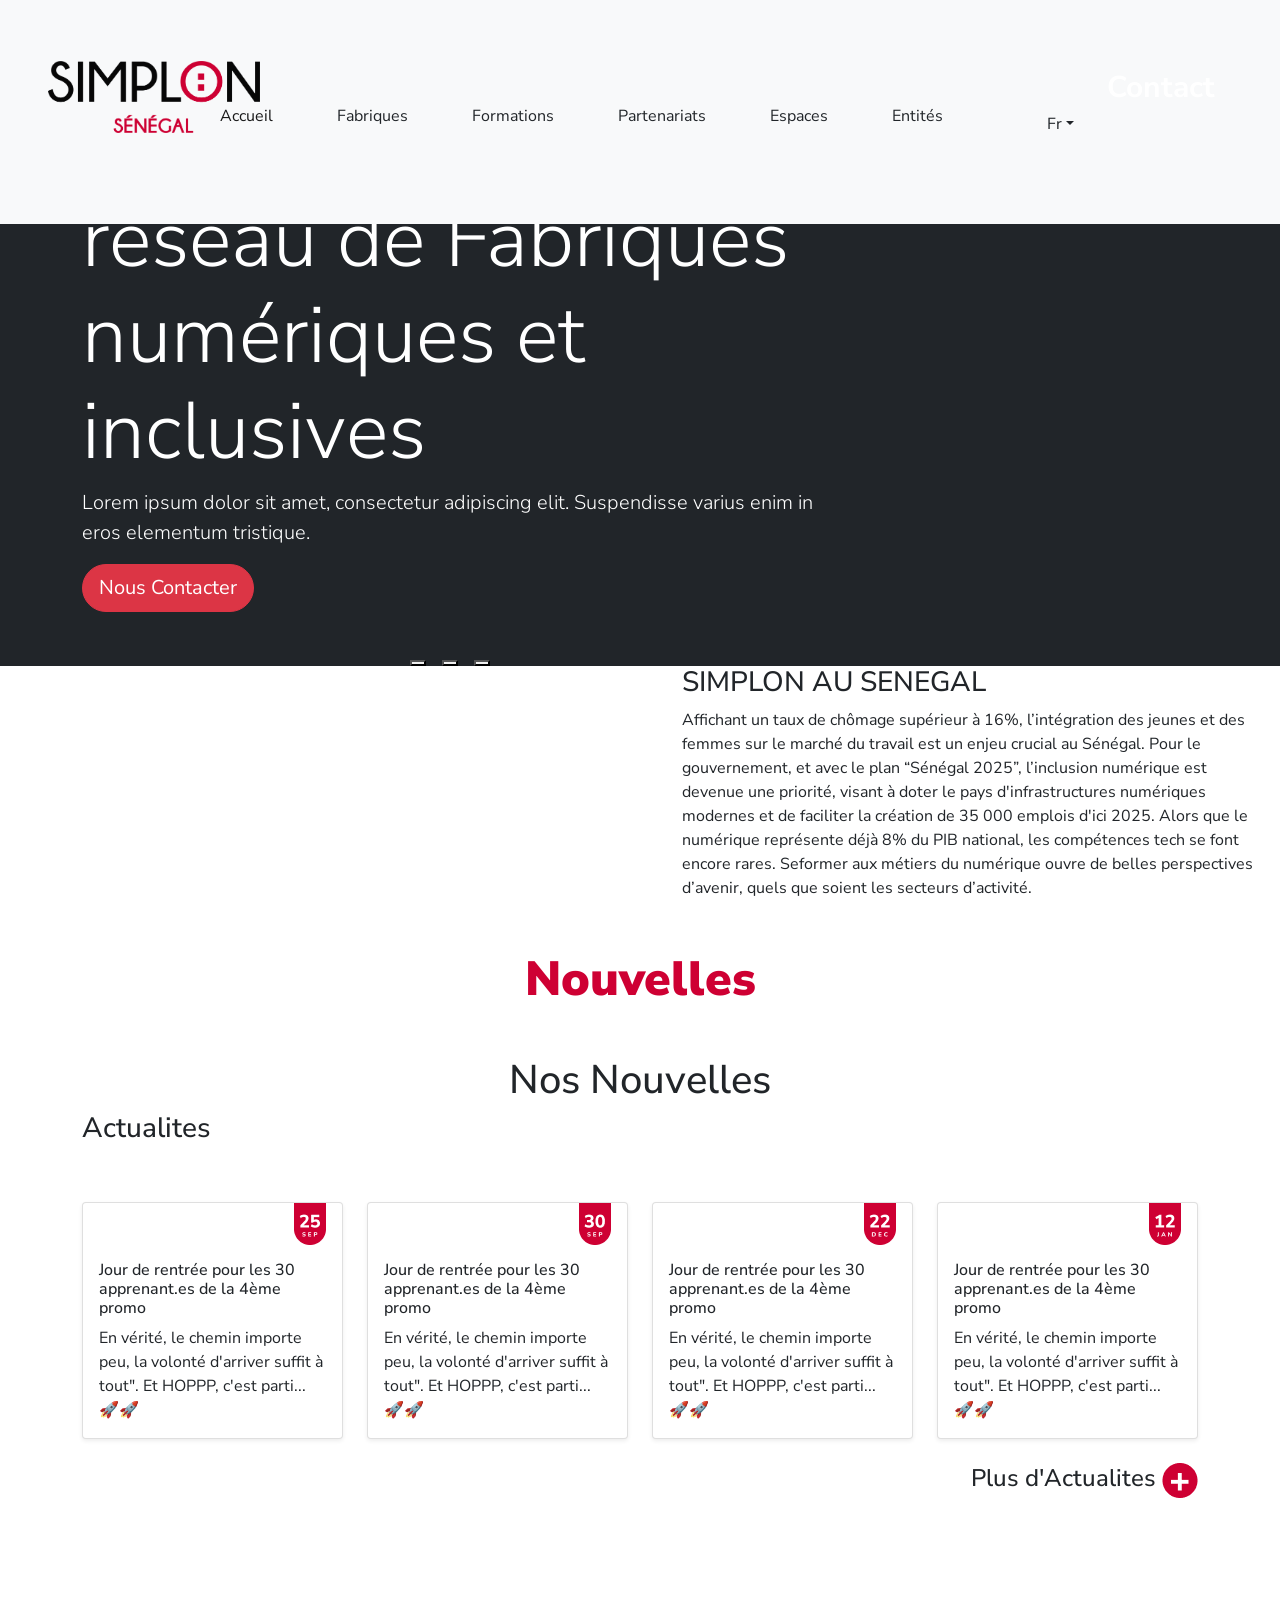
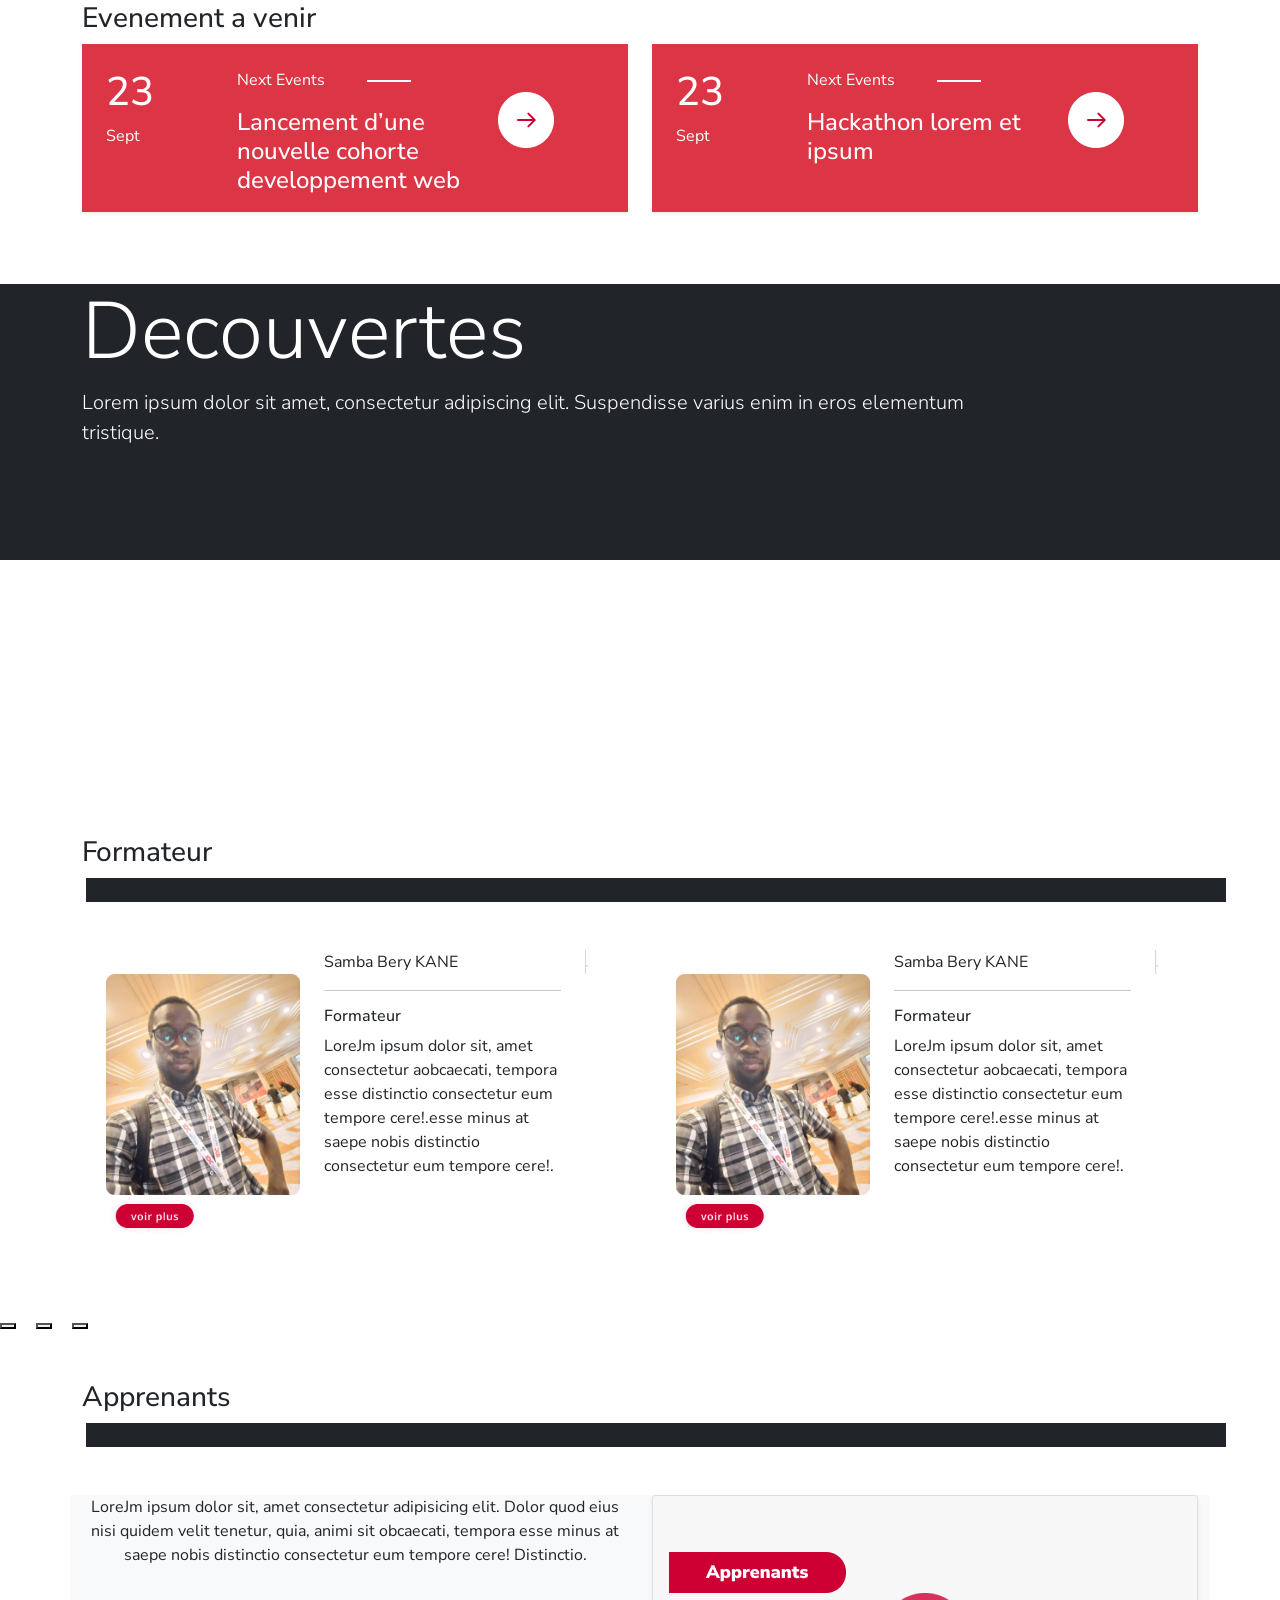
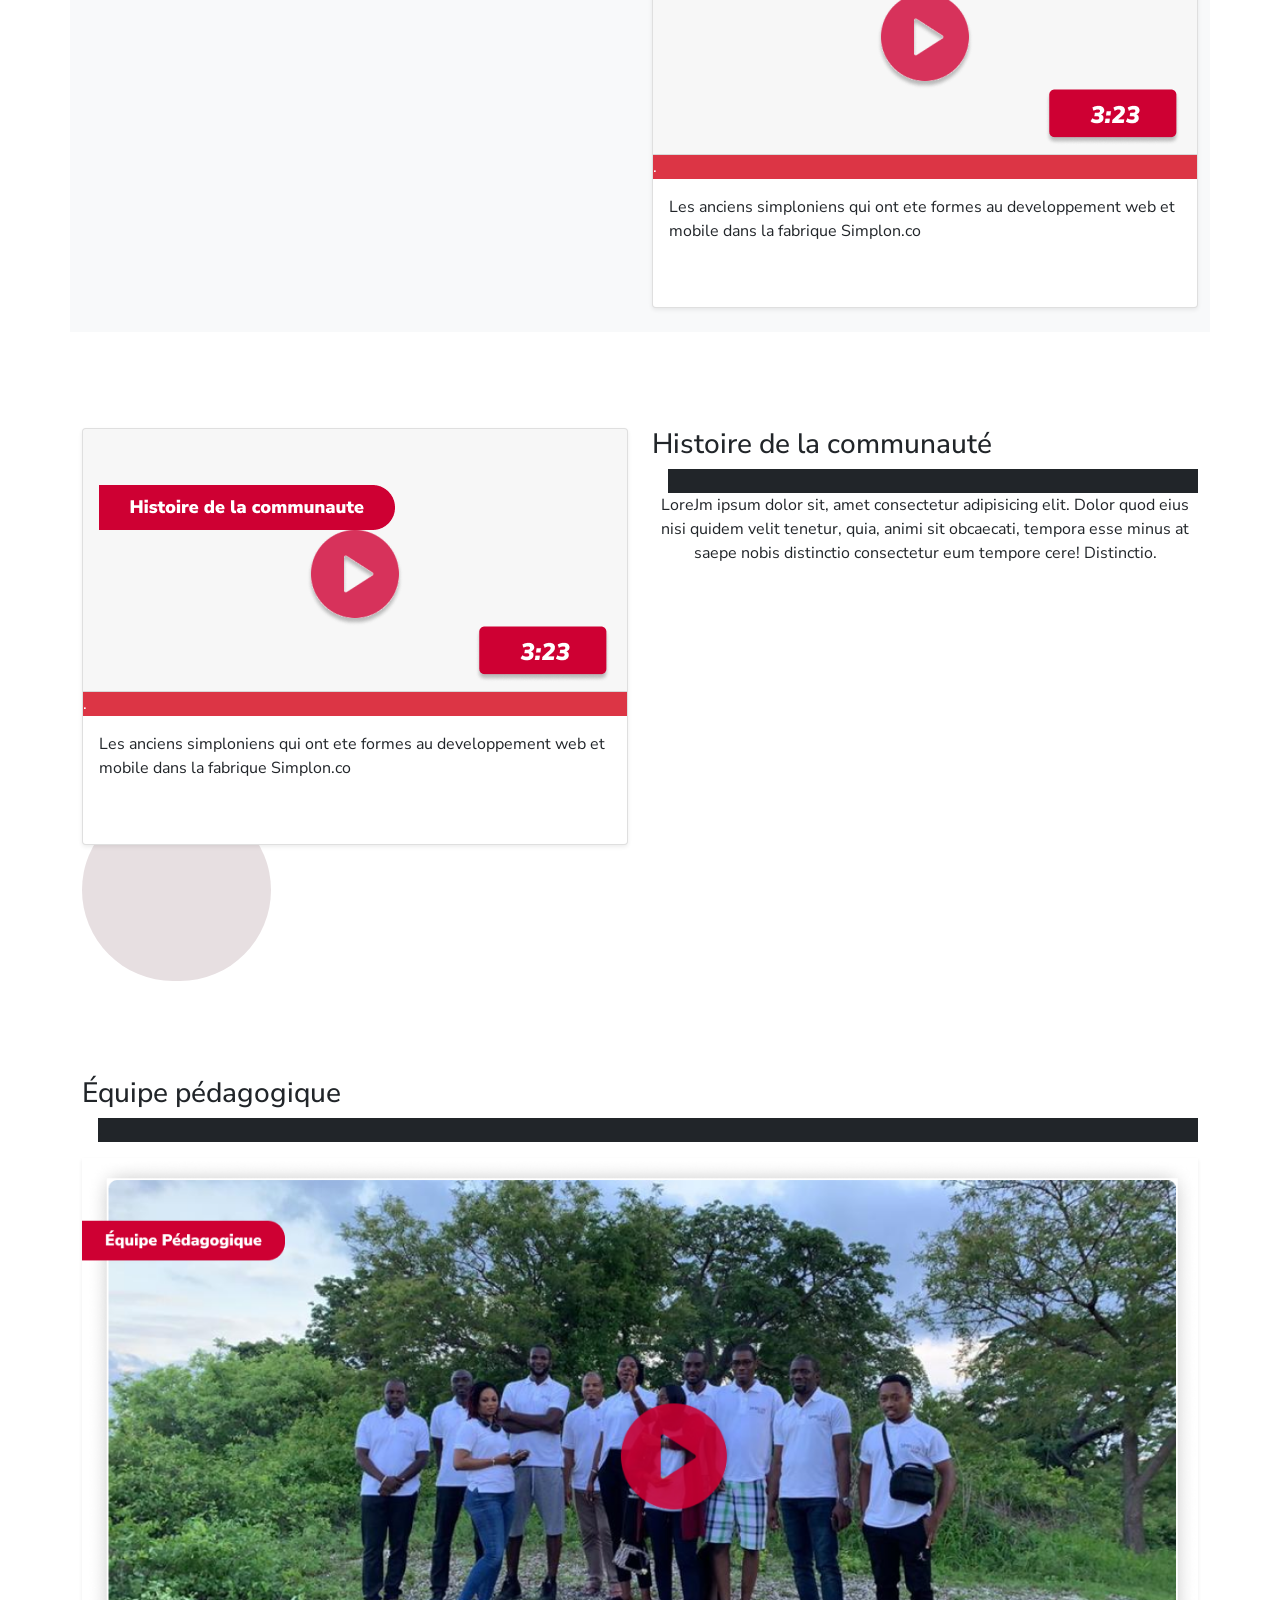
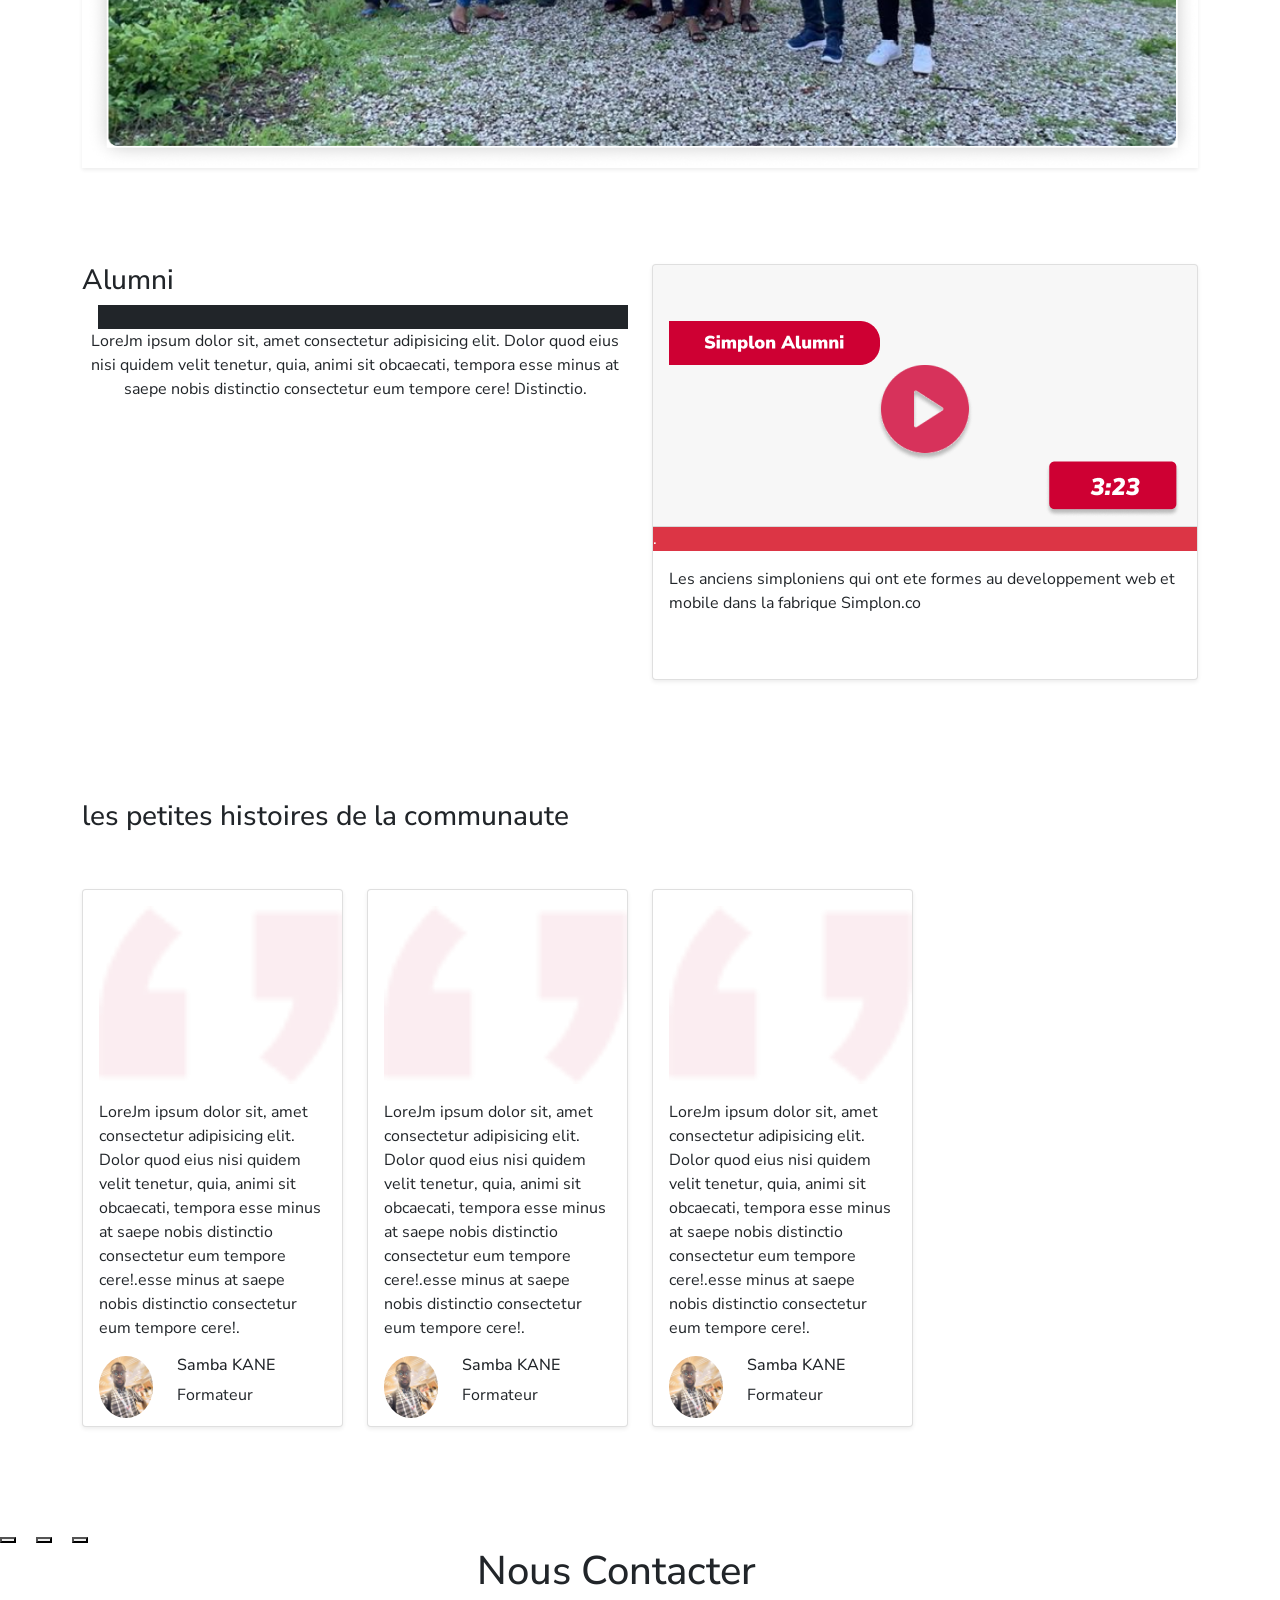
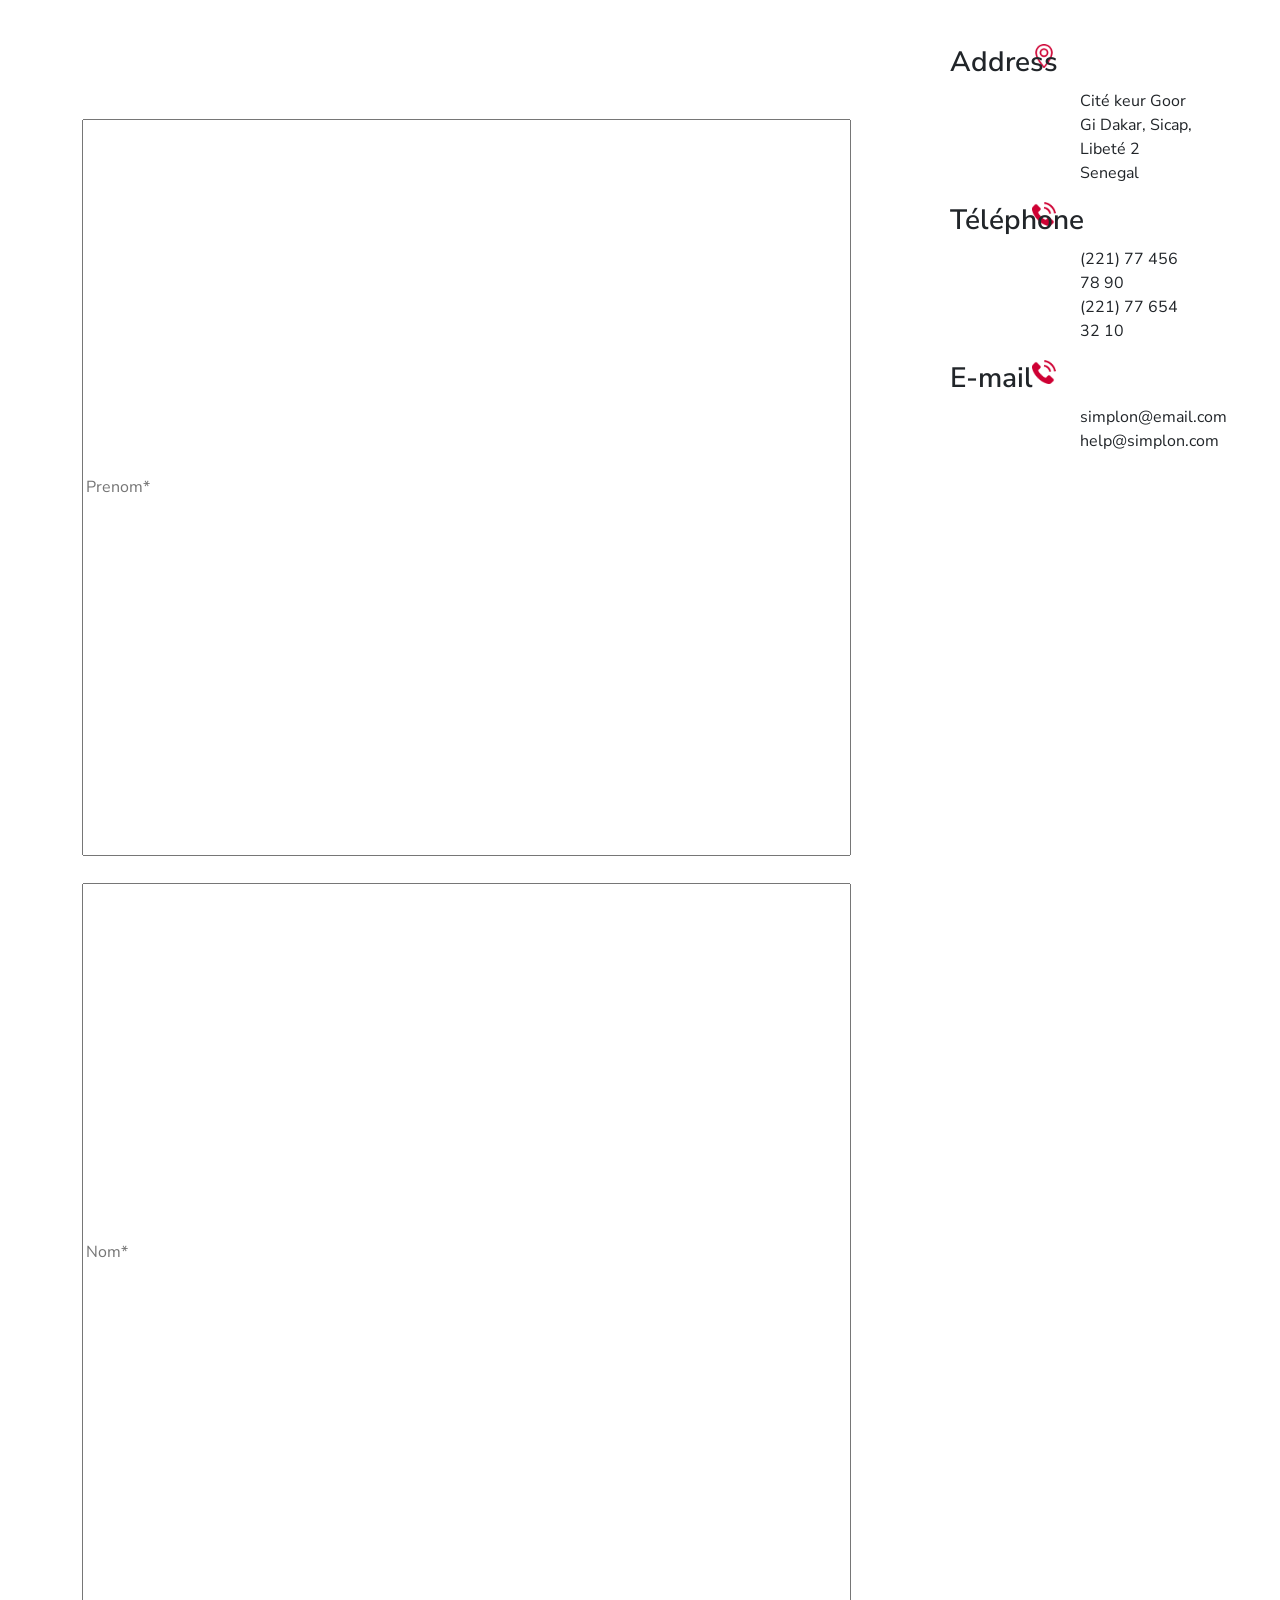
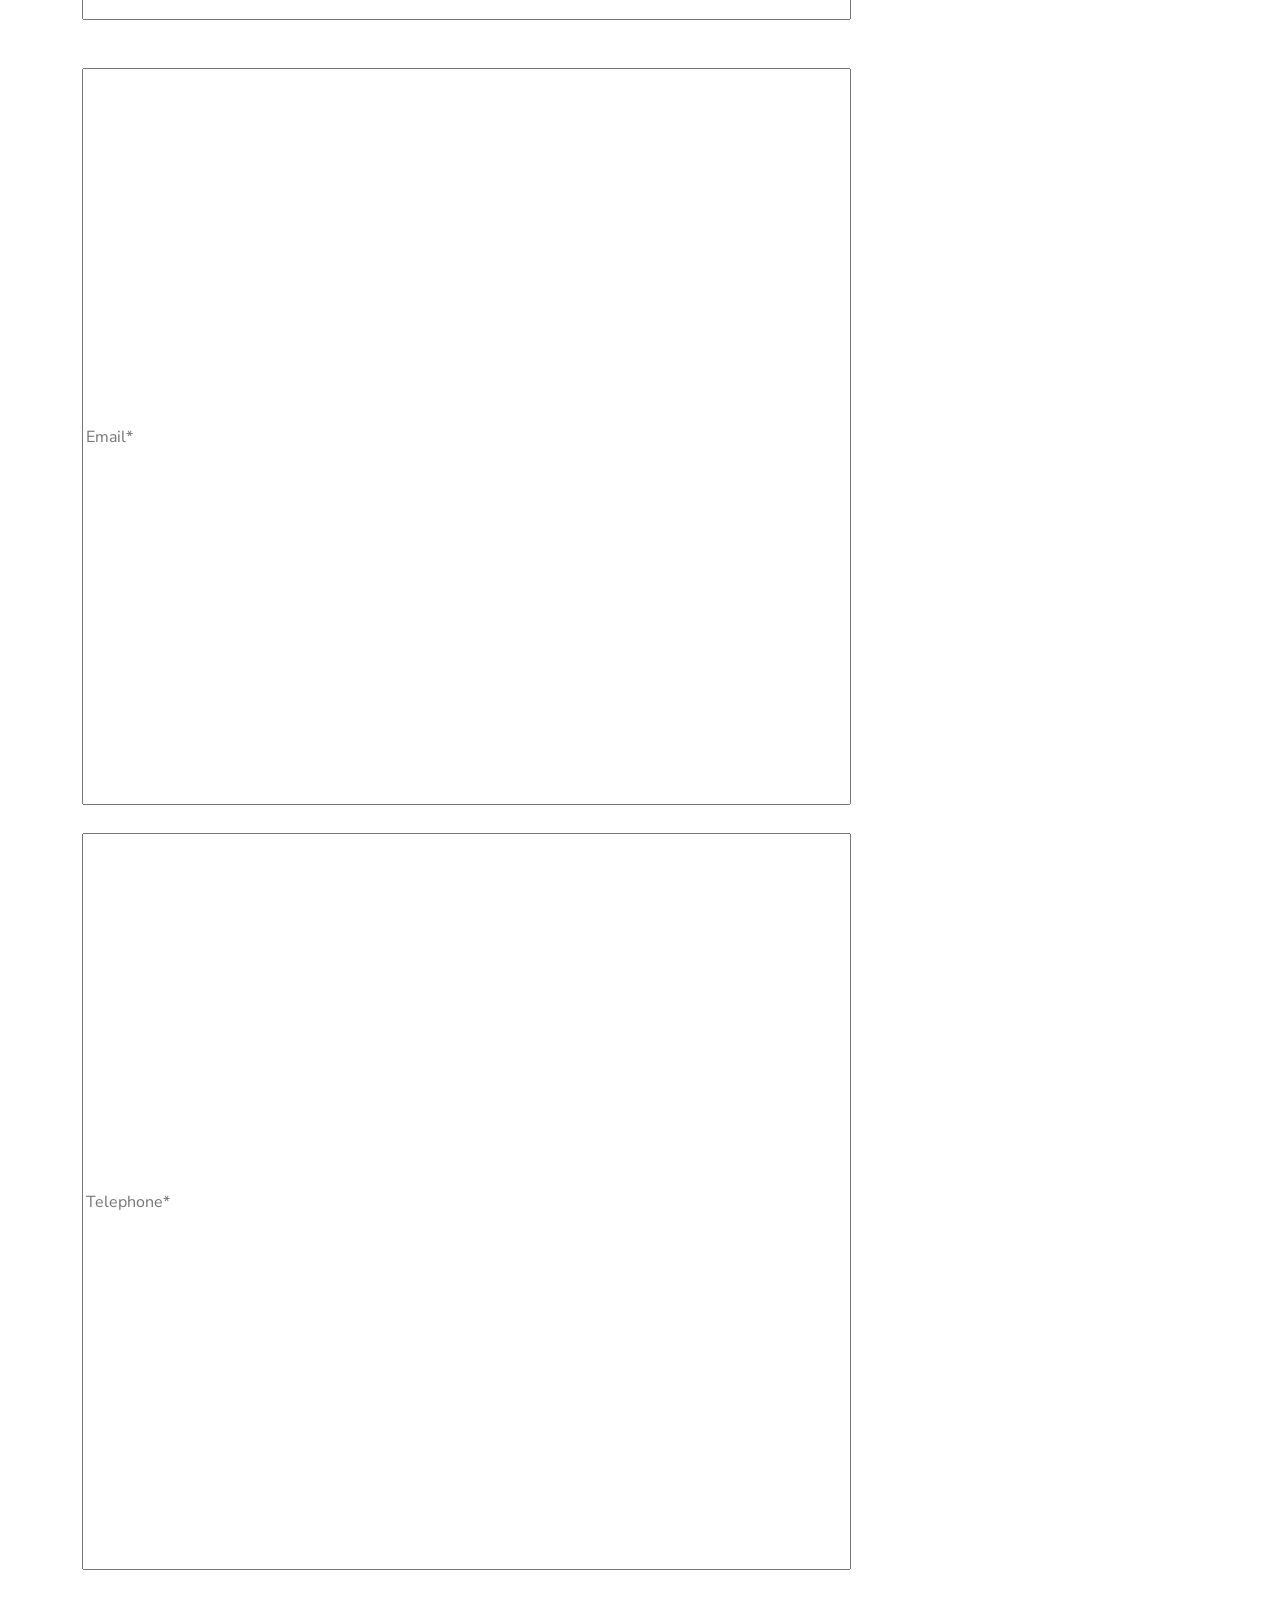
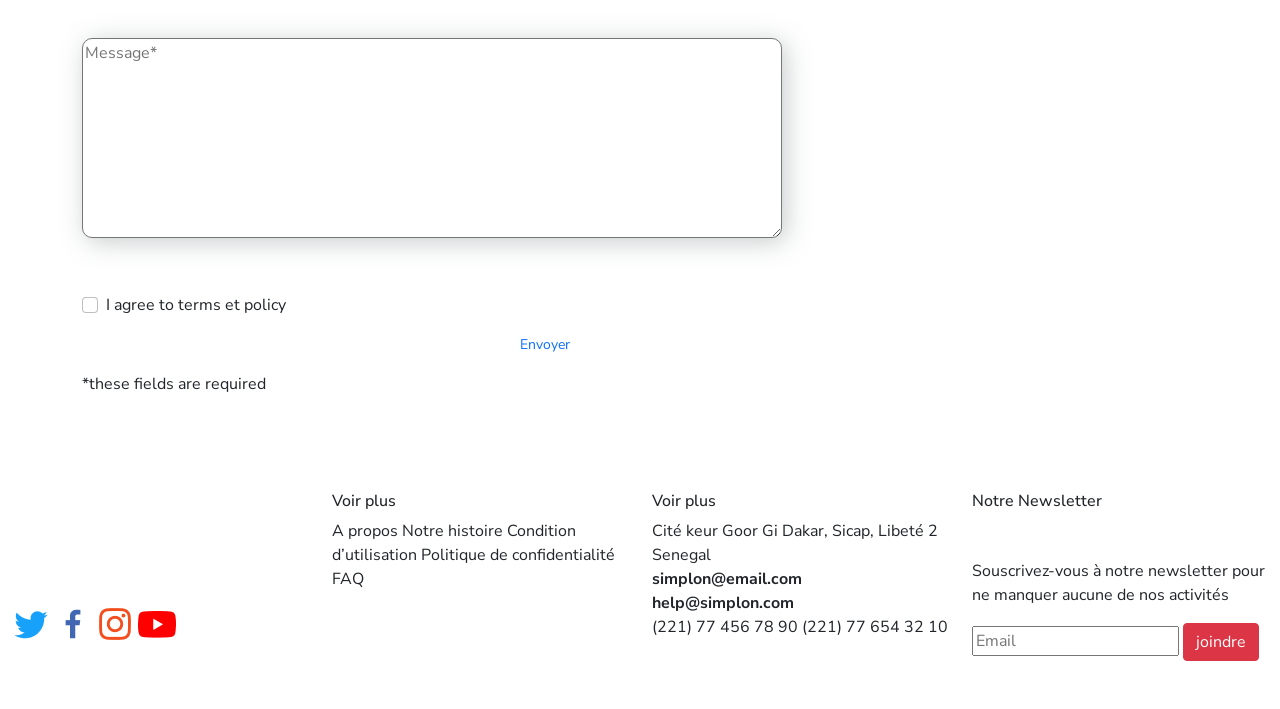
==== commit 30b51871: "modification de mon site" ====
--- a/index.html
+++ b/index.html
@@ -14,617 +14,693 @@
 <body>
     <!-- navbar -->
 
-    <nav class="navbar navbar-expand-sm bg-brand navbar-light justify-content-center-fixed">
-        <nav class="navbar navbar-expand-lg">
-            <!-- pour afficher le logo -->
+    <nav class="navbar navbar-expand-md d-md-flex flex-md-row justify-content-md-start  d-lg-inline-flex navbar-light bg-light fixed-top menu">
+		<div class="justify-content-sm-start">
+            <a href="#" class="navbar-brand">
+                <img src="images/simplonSenegal.png" alt="" class="img img-fluid float-start navbar-brand img1 mb-sm-5 my-md-5 mx-md-5">
+            </a>
+        </div>
+        <button class="navbar-toggler border-danger border-1 me-md-5" type="button" data-toggle="collapse" data-target="#navbarSupportedContent" aria-controls="navbarSupportedContent" aria-expanded="false" aria-label="Toggle navigation">
+            <span class="navbar-toggler-icon"></span>
+        </button>
+        <div class="collapse navbar-collapse div-ul" id="navbarSupportedContent">
+            <ul class="navbar-nav d-flex justify-content-between mb-2" id="montabs">
+                <li class="nav-item pb-3 ">
+                    <a href="#" class="nav-link pb-4 mt-5 me-5 active">Accueil</a>
+                </li>
+                <li class="nav-item">
+                    <a href="#" class="nav-link text-dark mt-5 me-5 ">Fabriques</a>
+                </li>
+                <li class="nav-item">
+                    <a href="#" class="nav-link text-dark mt-5 me-5 ">Formations</a>
+                </li>
+                <li class="nav-item">
+                    <a href="#" class="nav-link text-dark mt-5 me-5 ">Partenariats</a>
+                </li>
+                <li class="nav-item">
+                    <a href="#" class="nav-link text-dark mt-5 me-5 ">Espaces</a>
+                </li>
+                <li class="nav-item">
+                    <a href="#" class="nav-link text-dark mt-5 ">Entités</a>
+                </li>
+            </ul>
+            <div class="nav-item">
+                <a href="#" class="nav-link text-dark ms-5 ">
+                    <img src="images/search.png" class="img2 img img-fluid " alt="">
+                </a>
+            </div>
+        </div>
+        <div class="div-contact d-none d-md-inline-block">
+            <div class="d-flex mb-4 me-5">
+                <div class="dropdown">
+                <a href="#"  data-toggle="dropdown" class="nav-link text-dark mt-5 dropdown-toggle">Fr<span class="caret"></span></a>
+                <ul class="dropdown-menu">
+                    <li><a href="#">EN</a></li>
+                </ul>
+                </div>
+                <a href="#" class="nav-link  btn btn-sm bouton rounded-pill">Contact</a>
+            </div>
+        </div>
+    </nav>
+    <main>
+        <!--Accueil -->
+        <section class="accueil bg-dark d-flex w-100 h-100 flex-column justify-content-center align-items-center">
+            <div class="container-fluid mt-5 ">
+                <div class="container">
+                    <div class="row">
+                        <div class="col-md-12 col-lg-8 mt-5 ">
+                            <h1 class="font display-1 text-white text-start ">Simplon,<br>
+                                réseau de Fabriques numériques et inclusives</h1>
+                            <p class="font1 lead text-start text-white">Lorem ipsum dolor sit amet, consectetur adipiscing elit.
+                                Suspendisse varius enim in eros elementum tristique.</p> 
+                            <p class="lead mb-5 ">
+                                <a href="#" class="btn btn-lg btn-danger bouton1 rounded-pill">Nous Contacter</a>
+                            </p>
+                            <div class="d-md-flex justify-content-sm-center d-none boutonslide-accueil">
+                                <button class="slide-bounton me-3"></button>
+                                <button class="slide-bounton me-3"></button>
+                                <button class="slide1-bounton"></button>
+                            </div>
+                        </div>
+                    </div>
+                </div>
+            </div>
+        </section>
+
+        <!-- Intro -->
+        <section>
+            <div class="container-fluid introduction d-flex flex-md-column justify-content-center align-items-center">
+                <div class="row ms-5">
+                    <div class="col-lg-6">
+                        <img src="image/women_manager.jpg" class="img img3 img-fluid  float-end me-3" alt="">
+                    </div>
+                    <div class="col-lg-6">
+                        <h3>SIMPLON AU SENEGAL </h3>
+                        <p class="p-introduction">
+                            Affichant un taux de chômage supérieur à 16%, l’intégration des jeunes et des femmes sur le marché du travail est un enjeu crucial au Sénégal. Pour le gouvernement, et avec le plan “Sénégal 2025”, l’inclusion numérique est devenue une priorité, visant à doter le pays d'infrastructures numériques modernes et de faciliter la création de 35 000 emplois d'ici 2025.
+                            Alors que le numérique représente déjà 8% du PIB national, les compétences tech se font encore rares.
+                            Seformer aux métiers du numérique ouvre de belles perspectives d’avenir, quels que soient les secteurs d’activité.
+                        </p>
+                    </div>
+                </div>
+            </div>
+        </section>
+
+        <!-- Nouvelles -->
+        <section>
+            <div style="text-align: center;">
+                <h1 class="title-new">Nouvelles</h1>
+            </div>            
             <div class="container">
-                <a class="navbar-brand" href="#">
-                    <img src="./img-accueil/simplonSenegal.png" alt="" width="154" height="45">
-                </a>
-            </div>
-            <!-- menu -->
-            <div class="collapse navbar-collapse menu" id="navbarSupportedContent">
-                <ul class="navbar-nav me-auto mb-2 mb-lg-0">
-                    <li class="nav-item">
-                        <a class="nav-link active" style="color: #CE0033;" aria-current="page" href="Accueil.html">Accueil</a>
-                    </li>
-                    <li class="nav-item">
-                        <a class="nav-link active" aria-current="page" href="#">Fabriques</a>
-                    </li>
-                    <li class="nav-item">
-                        <a class="nav-link active" aria-current="page" href="#">Formations</a>
-                    </li>
-                    <li class="nav-item">
-                        <a class="nav-link active" aria-current="page" href="#">Partenariats</a>
-                    </li>
-                    <li class="nav-item">
-                        <a class="nav-link active" aria-current="page" href="#">Espaces</a>
-                    </li>
-                    <li class="nav-item">
-                        <a class="nav-link active" aria-current="page" href="#">Entites</a>
-                    </li>
-                    <li class="nav-item">
-                        <a class="nav-link active" aria-current="page" href="#"><i class="bi bi-search"></i></a>
-                    </li> 
-
-                    <!-- <div>
-                        <li class="nav-item dropdown langue">
-                            <a class="dropdown-toggle" href="#" id="Fr" role="button" data-bs-toggle="dropdown">Fr <span class="caret"></span></a>
-                        </li> 
-                    </div> -->
-                  
-                </ul>
-                
                 <div>
-                    <p class="bouton mb-1"><a href="#" class="btn btn-lg btn-danger text-start ms-5 bout-one">
-                        contact</a>
-                    </p>
-                </div>
-                
-            </div>
-        </nav>
-    </nav>
-
-    <!-- main- le contenu de la page  -->
-
-    <main>
-
-        <!-- Accueil -->
-
-        <div class="container-fluid">
-            <section class="Accueil d-flex w-200h  flew-column justify-content-center align-items-center">
-                <div class="column lead col-md-6 col-sm-12 col-lg-6">
-                    <div class="accuei">
-                        <h1 class="display-1 head text-white text-start ms-5 accuei">
-                            Simplon,<br>
-                            reseau de Fabriques<br>numeriques et inclusives
-                        </h1>
-                    </div>
-                    <div>
-                        <p class="text-start text-white text-start ms-5">
-                            Lorem ipsum dolor sit amet consectetur adipisicing elit.<br>
-                            voluptatem similique ipsa assumenda, officiis nobisdolorem.
-                        </p>
-                    </div>
-                    <div>
-                        <p a href="#" class="btn btn-lg btn-danger text-start ms-5 bout-two ">Nous
-                            contacter</a></p>
-                    </div>
-                    <!-- <div class="col-lg-8 ">
-                    </div> -->
-                </div>
-            </section>
-        </div>
-
-        <!-- Historiques -->
-
-        <div class="container-fluid">
-            <div class="history">
-                <div class="row mb mt-2">
-                    <div class="col-md-6 col-sm-12 col-lg-6">
-                        <img src="./img-accueil/woman-manager.png" alt="" width="420" height="443" class="image float-end ">
-                    </div>
-                    <div class="col-md-6 col-sm-12 col-lg-6">
-                        <h3 class="nom">Simplon au senegal</h3>
-                        <p class="p1">
-                            Affichant un taux de chômage supérieur à 16%, <br>
-                            l’intégration des jeunes et des femmes sur le marché <br>
-                            du travail est un enjeu crucial au Sénégal.Pour le <br> gouvernement,
-                            et avec le plan “Sénégal 2025”, <br> l’inclusion numérique est devenue <br>
-                            une priorité, visant à <br> doter le pays d'infrastructures numériques
-                            modernes <br> et de faciliter la création de 35 000 emplois d'ici 2025. <br>
-                            ​​​​​​​ Alors que le numérique représente déjà 8% du PIB <br> national,les
-                            compétences tech se font encore rares. <br>
-                            Se former aux métiers du numérique ouvre de belles <br> perspectives
-                            d’avenir, quels que soient les secteurs <br> d’activité.
-                        </p>  
-                    </div>
-                </div>
-            </div>
-        </div>
-
-        <!-- Nouvelles -->
-
-        <div style="text-align: center;">
-            <h1 class="title-new">Nouvelles</h1>
-        </div>
-
-        <div class="container">
-            <article>
+                    <h1 class="mt-5 text-center nouvelle">Nos Nouvelles</h1>
+                </div>
                 <div class="row">
-                    <h3 class="title-info">Actualites</h3>
-                </div>
+                    <h3 class="text-start">Actualites</h3>
+                </div>
+            </div>
+            <div class="container py-5">
                 <div class="row">
                     <div class="col-md-3 col-sm-5">
-                        <div class="card-mb-4 shadow-5m">
-                            <img src="img-accueil/formation fille.jpg" alt="" class="w-100 rounded">
-                        </div>
-                        <div class="start-body">
-                            <h4>Jour de rentrée pour les 30 apprenant.es de la 4ème promo</h4>
-                        </div>
-                        <div class="text-card">
-                            <p>En vérité, le chemin importe peu, la volonté d'arriver suffit à tout".
-                                Et HOPPP, c'est parti... 🚀🚀</p>
-                        </div>
-                    </div>
-
+                        <div class="card mb-4 shadow-sm">
+                            <div class="actu">
+                                <img src="images/sept25.png" class="img img-fluid date float-end me-3" alt="">
+                            </div>
+                            <div class="card-body">
+                                <h6 >Jour de rentrée pour les 30 apprenant.es de la 4ème promo</h6>
+                                <p class="card-text">
+                                    En vérité, le chemin importe peu, la volonté d'arriver suffit à tout".
+                                    Et HOPPP, c'est parti... 🚀🚀
+                                </p>
+                            </div>
+                        </div>
+                    </div>
                     <div class="col-md-3 col-sm-5">
-                        <div class="card-mb-4 shadow-5m">
-                            <img src="img-accueil/formation fille.jpg" alt="" class="w-100 rounded">
-                        </div>
-                        <div class="start-body">
-                            <h4>Jour de rentrée pour les 30 apprenant.es de la 4ème promo</h4>
-                        </div>
-                        <div class="text-card">
-                            <p>En vérité, le chemin importe peu, la volonté d'arriver suffit à tout".
-                                Et HOPPP, c'est parti... 🚀🚀</p>
-                        </div>
-                    </div>
-
+                        <div class="card mb-4 shadow-sm">
+                            <div class="actu">
+                                <img src="images/sept30.png" class="img img-fluid date float-end me-3" alt="">
+                            </div>
+                            <div class="card-body">
+                                <h6 >Jour de rentrée pour les 30 apprenant.es de la 4ème promo</h6>
+                                <p class="card-text">
+                                    En vérité, le chemin importe peu, la volonté d'arriver suffit à tout".
+                                    Et HOPPP, c'est parti... 🚀🚀
+                                </p>
+                            
+                            </div>
+                        </div>
+                    </div>
                     <div class="col-md-3 col-sm-5">
-                        <div class="card-mb-4 shadow-5m">
-                            <img src="img-accueil/formation fille.jpg" alt="" class="w-100 rounded">
-                        </div>
-                        <div class="start-body">
-                            <h4>Jour de rentrée pour les 30 apprenant.es de la 4ème promo</h4>
-                        </div>
-                        <div class="text-card">
-                            <p>En vérité, le chemin importe peu, la volonté d'arriver suffit à tout".
-                                Et HOPPP, c'est parti... 🚀🚀</p>
-                        </div>
-                    </div>
-
+                        <div class="card mb-4 shadow-sm">
+                            <div class="actu">
+                                <img src="images/sept22.png" class="img img-fluid date float-end me-3" alt="">
+                            </div>
+                            <div class="card-body">
+                                <h6 >Jour de rentrée pour les 30 apprenant.es de la 4ème promo</h6>
+                                <p class="card-text">
+                                    En vérité, le chemin importe peu, la volonté d'arriver suffit à tout".
+                                    Et HOPPP, c'est parti... 🚀🚀
+                                </p>
+                                
+                            </div>
+                        </div>
+                    </div>
                     <div class="col-md-3 col-sm-5">
-                        <div class="card-mb-4 shadow-5m">
-                            <img src="img-accueil/formation fille.jpg" alt="" class="w-100 rounded">
-                        </div>
-                        <div class="start-body">
-                            <h4>Jour de rentrée pour les 30 apprenant.es de la 4ème promo</h4>
-                        </div>
-                        <div class="text-card">
-                            <p>En vérité, le chemin importe peu, la volonté d'arriver suffit à tout".
-                                Et HOPPP, c'est parti... 🚀🚀</p>
-                        </div>
-                    </div>
-                </div>
-
-                <div class="row text-end ">
-                    <div class="more-infos">
-                        Plus d'actualites <span><i class="bi bi-plus-circle-fill"></i></span>
-                    </div>
-                </div>
-
+                        <div class="card mb-4 shadow-sm">
+                            <div class="actu">
+                                <img src="images/sept12.png" class="img img-fluid date float-end me-3" alt="">
+                            </div>
+                            <div class="card-body">
+                                <h6 >Jour de rentrée pour les 30 apprenant.es de la 4ème promo</h6>
+                                <p class="card-text">
+                                    En vérité, le chemin importe peu, la volonté d'arriver suffit à tout".
+                                    Et HOPPP, c'est parti... 🚀🚀
+                                </p>
+                            </div>
+                        </div>
+                    </div>
+                    <div class="text-end ">
+                        <h4 class="p-plus-actualite">Plus d'Actualites <img src="images/plus1.png" class="img img-fluid" alt=""></h4>
+                    </div>
+                </div>
+            </div>
+            <div class="container py-5">
+                <div class="row">
+                    <h3 class="text-start">Evenement a venir</h3>
+                    <div class="col-md-6 col-sm-8">
+                        <div class="bg-danger mb-4 shadow-sm div-event-venir">
+                        <div class="container-fluid">
+                            <div class="row text-white ">
+                                <div class=" col-md-3 mt-4">
+                                    <h1> 23</h1>
+                                    <p class="pb-5">Sept</p>
+                                </div>
+                                <div class=" col-md-6 mt-4">
+                                    <div class="row justify-content-center">
+                                        <div class="col-md-6">
+                                            <p>Next Events</p>
+                                            
+                                        </div>
+                                        <div class="col-md-6 ">
+                                            <img src="images/Line.png" class="img img-fluid" alt="">
+                                    </div>
+                                
+                                    </div>
+                                    <h4> Lancement d’une nouvelle cohorte developpement web</h4>
+                                </div>
+                                <div class=" col-md-3 mt-5">
+                                    <img src="images/Arrowbutton.png" alt="" class="img img-fluid">
+                                </div>
+                            </div>
+                        </div>
+                        </div>
+                    </div>
+                    <div class="col-md-6 col-sm-8">
+                        <div class="bg-danger mb-4 shadow-sm div-event-venir">
+                            <div class="container-fluid">
+                                <div class="row text-white ">
+                                    <div class=" col-md-3 mt-4">
+                                        <h1> 23</h1>
+                                        <p class="pb-5">Sept</p>
+                                    </div>
+                                    <div class=" col-md-6 mt-4">
+                                        <div class="row justify-content-center">
+                                            <div class="col-md-6">
+                                                <p>Next Events</p>
+                                                
+                                            </div>
+                                            <div class="col-md-6 ">
+                                                <img src="images/Line.png" class="img img-fluid" alt="">
+                                        </div>
+                                    
+                                        </div>
+                                        <h4> Hackathon lorem et ipsum</h4>
+                                    </div>
+                                    <div class=" col-md-3 mt-5">
+                                        <img src="images/Arrowbutton.png" alt="" class="img img-fluid">
+                                    </div>
+                                </div>
+                            </div>
+                        </div>
+                    </div>
+                </div>
+            </div>
+        </section>
+
+        <!-- Decouvertes -->
+        <section class="accueil1 bg-dark d-flex justify-content-center align-items-center">
+            <div class="container-fluid mb-5">
+                <div class="container mb-5">
+                    <div class="row mb-5">
+                        <div class="col-lg-10">
+                            <h1 class="h1-decouverte display-1 text-white text-start">Decouvertes</h1>
+                            <p class="font1 lead text-start text-white">Lorem ipsum dolor sit amet, consectetur adipiscing elit.
+                                Suspendisse varius enim in eros elementum tristique.
+                            </p> 
+                        </div>
+                    </div>
+                </div>
+            </div>
+        </section>
+        <aside class="accueil2 chiffre d-flex flex-column justify-content-center align-items-center">
+            <div class="container-fluid mb-5">
+                <div class="container mb-5">
+                    <div class="row mb-5">
+                        <div class="col-lg-4">
+                            <h1 class="h1-decouverte display-1 text-white text-start">100</h1>
+                            <p class="font1 lead text-start text-white">Formateurs experts</p> 
+                        </div>
+                        <div class="col-lg-4 text-white">
+                            <div class="d-flex flex-column">
+                                <h1 class="h1-decouverte display-1 ">385</h1>
+                            </div>
+                            <div class="fontchiffre">
+                                <p class="text-start ">Apprenant.es formé.es depuis l’ouverture dans le pays</p> 
+                            </div>
+                        </div>
+                        <div class="col-lg-4 d-flex flex-column text-center">
+                            <h1 class="h1-decouverte display-1 text-white text-start">96</h1>
+                            <p class="font1 lead text-start text-white">Enfants sensibilisé.e.s au<br>numérique</p> 
+                        </div>
+                    </div>
+                </div>
+            </div>
+        </aside>
+
+        <!-- Formateurs -->
+        <section>
+            <div class="container">
+                <div class="row mb-5">
+                    <h3 class="text-start">Formateur</h3>
+                    <div class="hr bg-dark text-dark ms-3">
+                     .
+                    </div>
+                </div>  
+                <div class="row d-flex justify-content-around">
+                    <div class="col-md-6 col-sm-8 bg-white mb-4 Formateur">
+                        <div class="container-fluid">
+                            <div class="row text-dark ">
+                                <div class="col-md-5 mt-4">
+                                    <img src="images/samba41.png" class="img img-fluid samba-photo " alt="">
+                                </div>
+                                <div class="col-md-6 samba-text ">
+                                    <div class=" samba-nom " >
+                                        Samba Bery KANE
+                                    </div>
+                                    <hr>
+                                    <h6>Formateur</h6>
+                                    <p >LoreJm ipsum dolor sit, amet consectetur aobcaecati, tempora esse distinctio consectetur eum tempore cere!.esse minus at saepe nobis distinctio consectetur eum tempore cere!.</p>
+                                </div>
+                                <div class="col-md-1 ">
+                                    <div class="vr bg-danger text-danger ligne ">.</div>
+                                </div>
+                                </div>
+                                <div class="row">
+                                    <div class="voir-plus ">
+                                        <img src="images/voirplus.png" class="img img-fluid" alt="">
+                                    </div>
+                                </div>
+                            </div>
+                        </div>
+                        <div class="col-md-6 col-sm-8 bg-white mb-4 Formateur">
+                            <div class="container-fluid">
+                                <div class="row text-dark ">
+                                    <div class=" col-md-5 mt-4">
+                                        <img src="images/samba41.png" class="img img-fluid samba-photo " alt="">
+                                    </div>
+                                    <div class=" col-md-6 samba-text ">
+                                       <div class=" samba-nom " >
+                                            Samba Bery KANE
+                                       </div>
+                                       <hr>
+                                       <h6>Formateur</h6>
+                                       <p >LoreJm ipsum dolor sit, amet consectetur aobcaecati, tempora esse distinctio consectetur eum tempore cere!.esse minus at saepe nobis distinctio consectetur eum tempore cere!.</p>
+                                    </div>
+                                    <div class="col-md-1 ">
+                                    <div class="vr bg-danger text-danger ligne ">.</div>
+                                </div>
+                            </div>
+                            <div class="row">
+                                <div class="voir-plus ">
+                                    <img src="images/voirplus.png" class="img img-fluid" alt="">
+                                </div>
+                            </div>
+                        </div>
+                    </div>
+                </div> 
+            </div>
+            <div class="slide-general mt-5" >
+                <button class="slide me-3"></button>
+                <button class="slide me-3"></button>
+                <button class="slide1"></button>
+            </div>
+        </section>
+
+        <!-- Apprenants -->
+        <section>
+            <div class="container py-5">
+                <div class="row mb-5">
+                    <h3 class="text-start">Apprenants</h3>
+                    <div class="hr bg-dark text-dark ms-3">
+                     .
+                    </div>
+                </div>
+                <div class="row bg-light">
+                    <div class="col-sm-6 ">
+                        <div class="div1_app text-center">
+                        <p class="p_div1_app "> LoreJm ipsum dolor sit, amet consectetur adipisicing elit. Dolor quod eius nisi quidem velit tenetur, quia, animi sit obcaecati, tempora esse minus at saepe nobis distinctio consectetur eum tempore cere! Distinctio.
+
+                        </p>  
+                        </div>
+                    </div>
+                    <div class="col-sm-6">
+                        <div class="card mb-4 shadow-sm orbit">
+                            <div class=" card-header apprenant w-683 h-394 d-flex flex-column">
+                                <img src="images/apprend.png" alt="" class="img img-fluid align-self-start mt-5 img-alumin">
+                                <img src="images/play.png" alt="" class="img img-fluid align-self-center">
+                                <img src="images/heure.png" class="img img-fluid align-self-end" alt="">
+                            </div>
+                           
+                            <div class="hr-red bg-danger text-white ">
+                                .
+                            </div>
+                            <div class="card-body">
+                                <p class="card-text orbit1 mb-5">
+                                    Les anciens simploniens qui ont ete formes au developpement web et mobile dans la fabrique Simplon.co 
+                                </p>
+                            </div>
+                        </div>
+                    </div>
+                </div>
+            </div>
+        </section>
+
+        <!-- Histoire de la communaute -->
+        <section>
+            <div class="container py-5">
+                <div class="row ">
+                    <div class="col-sm-6">
+                        <div class="card mb-4 shadow-sm orbit">
+                            <div class="card-header hc w-683 h-394 d-flex flex-column">
+                                <img src="images/histoire.png" alt="" class="img img-fluid align-self-start mt-5 img-alumin">
+                                <img src="images/play.png" alt="" class="img img-fluid align-self-center">
+                                <img src="images/heure.png" class="img img-fluid align-self-end" alt="">
+                            </div>
+                            <div class="hr-red bg-danger text-white ">
+                                .
+                               </div>
+                            <div class="card-body">
+                                <p class="card-text orbit1 mb-5">
+                                    Les anciens simploniens qui ont ete formes au developpement web et mobile dans la fabrique Simplon.co 
+                                </p>
+                            </div>
+                        </div>
+                        <div class="cercle"></div>
+                    </div>
+                
+                    <div class="col-sm-6 ">
+                        <h3 class="text-start">Histoire de la communauté</h3>
+                        <div class="hr bg-dark text-dark ms-3">
+                         .
+                        </div>
+                        <div class="div1_app text-center">
+                            <p class="p_div1_app "> LoreJm ipsum dolor sit, amet consectetur adipisicing elit. Dolor quod eius nisi quidem velit tenetur, quia, animi sit obcaecati, tempora esse minus at saepe nobis distinctio consectetur eum tempore cere! Distinctio.
+                          </p>  
+                        </div>
+                    </div>
+                </div>
+            </div>
+        </section>
+
+        <!-- Pedagogique-Equipes -->
+        <section>
+            <div class="container py-5">
+                <div class="row ">
+                    <div class="col-sm-12">
+                        <h3 class="text-start">Équipe pédagogique</h3>
+                        <div class="hr bg-dark text-dark ms-3">
+                         .
+                        </div>
+                        <div class=" mt-3 shadow-sm orbit2">
+                            <img src="images/Team.png" alt="" class="img img-fluid img_obit w-100 h-100">
+                        </div>
+                    </div>
+                </div>
+            </div>
+        </section>
+
+        <!-- Alumni -->
+        <section>
+            <div class="container py-5">
+                <div class="row ">
+                    <div class="col-sm-6 ">
+                        <h3 class="text-start">Alumni</h3>
+                        <div class="hr bg-dark text-dark ms-3">
+                         .
+                        </div>
+                        <div class="div1_app text-center">
+                            <p class="p_div1_app"> LoreJm ipsum dolor sit, amet consectetur adipisicing elit. Dolor quod eius nisi quidem velit tenetur, quia, animi sit obcaecati, tempora esse minus at saepe nobis distinctio consectetur eum tempore cere! Distinctio.
+                          </p>  
+                        </div>
+                    </div>
+                    <div class="col-sm-6">
+                        <div class="card mb-4 shadow-sm orbit">
+                            <div class=" card-header alumin w-683 h-394 d-flex flex-column">
+                                <img src="images/Frame29.png" alt="" class="img img-fluid align-self-start mt-5 img-alumin">
+                                <img src="images/play.png" alt="" class="img img-fluid align-self-center">
+                                <img src="images/heure.png" class="img img-fluid align-self-end" alt="">
+                            </div>
+                            <div class="hr-red bg-danger text-white ">
+                                .
+                               </div>
+                            <div class="card-body">
+                                    <p class="card-text orbit1 mb-5">
+                                        Les anciens simploniens qui ont ete formes au developpement web et mobile dans la fabrique Simplon.co 
+                                    </p>
+                            </div>
+                        </div>
+                    </div>
+                </div>
+            </div>
+        </section>
+
+        <!-- Petites-Histoire-De-La-Communaute -->
+        <section>
+            <div class="container py-5">
+                <div class="row mb-5">
+                    <h3 class="text-start">les petites histoires de la communaute</h3>
+                    <div class="hr bg-dark text-dark ms-3">
+                     
+                    </div>
+                </div> 
+                <div class="row ">
+                    <div class="cercle1"></div>
+                    <div class="col-md-3 col-sm-5 divSamba">
+                        <div class="card mb-4 shadow-sm">
+                            <img src="images/guillemer.png" alt="" class=" mt-3 ms-3 img img-fluid guillemer">
+                            <div class="card-body">
+                                <p class="card-text">
+                                    LoreJm ipsum dolor sit, amet consectetur adipisicing elit. Dolor quod eius nisi quidem velit tenetur, quia, animi sit obcaecati, tempora esse minus at saepe nobis distinctio consectetur eum tempore cere!.esse minus at saepe nobis distinctio consectetur eum tempore cere!.
+                                </p>
+                            </div>
+                            <div class="row">
+                                <div class="col-md-4">
+                                    <div class="ms-3 mb-2 ">
+                                        <img src="images/samba41.png" alt="" class="img img-fluid img-cercle rounded-circle">
+                                    </div>
+                                </div>
+                                <div class="col-md-8">
+                                    <div class="d-flex-column">
+                                        <h6 class="">Samba KANE</h6>
+                                        <p>Formateur</p>
+                                    </div>
+                                </div>
+                            </div>
+                        </div>
+                    </div>
+                    <div class="col-md-3 col-sm-5  divSamba">
+                        <div class="card mb-4 shadow-sm">
+                            <img src="images/guillemer.png" alt="" class=" mt-3 ms-3 img img-fluid guillemer">
+                            <div class="card-body">
+                                <p class="card-text">
+                                    LoreJm ipsum dolor sit, amet consectetur adipisicing elit. Dolor quod eius nisi quidem velit tenetur, quia, animi sit obcaecati, tempora esse minus at saepe nobis distinctio consectetur eum tempore cere!.esse minus at saepe nobis distinctio consectetur eum tempore cere!.
+                                </p>
+                            </div>
+                            <div class="row">
+                                <div class="col-md-4">
+                                    <div class="ms-3 mb-2 ">
+                                        <img src="images/samba41.png" alt="" class="img img-fluid img-cercle rounded-circle">
+                                    </div>
+                                </div>
+                                <div class="col-md-8">
+                                    <div class="d-flex-column">
+                                        <h6 class="">Samba KANE</h6>
+                                        <p>Formateur</p>
+                                    </div>
+                                </div>
+                            </div>
+                        </div>
+                    </div>
+                    <div class="col-md-3 col-sm-5 divSamba">
+                        <div class="card mb-4 shadow-sm">
+                            <img src="images/guillemer.png" alt="" class=" mt-3 ms-3 img img-fluid guillemer">
+                            <div class="card-body">
+                                <p class="card-text">
+                                    LoreJm ipsum dolor sit, amet consectetur adipisicing elit. Dolor quod eius nisi quidem velit tenetur, quia, animi sit obcaecati, tempora esse minus at saepe nobis distinctio consectetur eum tempore cere!.esse minus at saepe nobis distinctio consectetur eum tempore cere!.
+                                </p>
+                            </div>
+                            <div class="row">
+                                <div class="col-md-4">
+                                    <div class="ms-3 mb-2 ">
+                                        <img src="images/samba41.png" alt="" class="img img-fluid img-cercle rounded-circle">
+                                    </div>
+                                </div>
+                                <div class="col-md-8">
+                                    <div class="d-flex-column">
+                                        <h6 class="">Samba KANE</h6>
+                                        <p>Formateur</p>
+                                    </div>
+                                </div>
+                            </div>
+                        </div>
+                    </div>
+                    <div class="cercle2"></div>
+                </div>
+            </div>   
+            <div class="mt-4 slide-general">
+                <button class="slide me-3"></button>
+                <button class="slide me-3"></button>
+                <button class="slide1"></button>
+            </div> 
+        </section>
+
+        <!-- Contact -->
+        <section>
+            <div class="container">
+                <div class=" text-center me-5 mb-5">
+                    <h1 class="nouvelle">Nous Contacter</h1>
+                </div>
+                <div class="row ">
+                    <div class="col-sm-12 col-lg-10 mt-5">
+                        <form>
+                            <div class="mb-5">
+                                <input type="text" class="formulaire me-4 prenom" name="prenom" id="prenom" placeholder="Prenom*">
+                                <input type="text" class="formulaire prenom" name="nom" id="nom" placeholder="Nom*">
+                            </div>
+                            <div class="mb-5">
+                                <input type="text" class="formulaire me-4 prenom" name="email" id="tel" placeholder="Email*">
+                                <input type="text" class="formulaire prenom" name="email" id="email" placeholder="Telephone*">
+                            </div>
+                            <textarea name="text" class="mb-5 message prenom" id="text" cols="30" rows="10" placeholder="Message*"></textarea>
+                            <div class="form-check mb-2">
+                                <input type="checkbox" class="form-check-input" id="exampleCheck1">
+                                <label class="form-check-label" for="exampleCheck1">I agree to terms et policy</label>
+                            </div>
+                            <a href="#" class="nav-link btn btn-sm bouton-envoyer mb-2 rounded-pill">Envoyer</a>
+                            <p class="prenom mb-5">*these fields are required</p>
+                        </form>
+                    </div>
+                    <div class="col-sm-12 col-lg-2">
+                        <div class="row">
+                            <div class="col-sm-3">
+                                <img src="images/loc.png" alt="" class="img img-fluid">
+                               
+                            </div>
+                            <div class="col-sm-9">
+                                <h6 class="adress">Address</h6>
+                                <p class="prenom">Cité keur Goor Gi
+                                    Dakar, Sicap, Libeté 2 
+                                    Senegal
+                                </p>
+                            </div>
+                        </div>
+                        <div class="row">
+                            <div class="col-sm-3">
+                                <img src="images/tel.png" alt="" class="img img-fluid">
+                               
+                            </div>
+                            <div class="col-sm-9">
+                                <h6 class="adress">Téléphone</h6>
+                                <p class="prenom">(221) 77 456 78 90 <br>
+                                    (221) 77 654 32 10
+                                </p>
+                            </div>
+                        </div>
+                        <div class="row">
+                            <div class="col-sm-3">
+                                <img src="images/tel.png" alt="" class="img img-fluid">
+                               
+                            </div>
+                            <div class="col-sm-9">
+                                <h6 class="adress">E-mail</h6>
+                                <p class="prenom">simplon@email.com<br>
+                                    help@simplon.com
+                                </p>
+                            </div>
+                        </div>
+                    </div>
+                </div>
+            </div>
+        </section>
+
+        <!-- Footer -->
+        <footer>
+            <section class="accueil3 w-100">
+                <div class="container-fluid">
                     <div class="row">
-                        <h3 class="title-info1">Evenement a venir</h3>
-                    </div>
-
-                    <div class="row d-flex justify-content-around ">
-                        <div class="col-5 event-bloc">
-                            <div class="event-item col-md-6 sm-12 col-lg-6">
-                                <div class="col-4 annonce"><span><b>23</b> sep</span></div>
-                                <div class="col-4 cohorte">
-                                    <p class="text-cohorte">NEXT EVENTS </p>
-                                    <p class="info-cohorte">Lancement d’une nouvelle <br>cohorte developpement web</p>
-                                </div>
-                                <div class="arrow">
-                                    <img src="./img-accueil/Arrow button.png" alt="">
-                                </div>
-                            </div>
-
-                            <div class="col-4 trait-blanc"><i class="bi bi-dash" style="font-size: 2rem; color: #fff;"></i></div>
-                        </div>
-
-                        <div class="col-5 event-bloc">
-                            <div class="event-item col-md-6 col-sm-12 col-lg-6">
-                                <div class="col-4 annonce"><span><b>25</b>  sep</span></div>
-                                <div class="col-4 cohorte">
-                                   <p class="text-cohorte"> NEXT EVENTS </p>
-                                   <p class="info-cohorte"> Hackathon lorem et ipsum</p>
-                                </div>
-                                <div class="arrow">
-                                    <img src="./img-accueil/Arrow button.png" alt="">
-                                </div>
-                            </div>
-
-                            <div class="col-4 trait-blanc"><i class="bi bi-dash" style="font-size: 2rem; color: #fff;"></i></div>
-                        </div>
-                    </div>
-            </article>
-            
-        </div>
-
-        <!-- Decouvertes -->
-
-        <div class="container-fluid">
-            <div class=" discovery ">
-                <div class="infos mb-5">
-                    <h1 style="font-size: 100px; font-weight: 900; line-height: 136px; width: 610px;
-                    height: 136px;">Decouvertes</h1>
-                    <p style="font-size: 26px; font-weight: 600px; line-height: 47px;">Simplon.co est un réseau de Fabriques solidaires et inclusives qui proposent des <br> formations gratuites aux métiers techniques du numérique en France et à <br> l’étranger </p>
-                </div>
-            </div>
-            <div class="container">
-                <div class="row figure">
-                    <div class="col-md-4 col-lg-4 col-sm-12 mt-5">
-                        <h1>100</h1>
-                        <p>Formateurs experts</p>
-                    </div>
-                    <div class="col-md-4 col-lg-4 col-sm-12 mt-5 ">
-                        <h1>385</h1>
-                        <p>Apprenant.es formé.es <br> depuis l’ouverture dans le <br> pays</p>
-                    </div>
-                    <div class="col-md-4 col-lg-4 col-sm-12 mt-5">
-                        <h1>96</h1>
-                        <p>Enfants sensibilisé.e.s au <br> numérique</p>
-                    </div>
-                </div>
-            </div>
-        </div>
-
-        <!-- Formateurs -->
-
-        <section class="mb-5 mt-5">
-            <h3 class="titre">Formateurs</h3>
-            <div class="container">
-                <div class="row">
-                    <div class="col-md-6 col-sm-12">
-                        
-                        <div class="trainer">
+                        <div class="col-lg-3 mt-5 ">
+                            <img src="images/copyright1.png" class="img img-fluid ms-5" alt="">
+                            <div class="rsg mt-5">      
+                                <img src="images/mdi_twitter.png" alt="" class="img img-fluid rs">
+
+                                <img src="images/bx_bxl-facebook.png" alt="" class="img img-fluid rs">
+                                   
+                                <img src="images/uil_instagram.png" alt="" class="img img-fluid rs">
+                                    
+                                <img src="images/logos_youtube-icon.png" alt="" class="img img-fluid rs">
+                                    
+                            </div>
+                        </div>
+                        <div class="col-lg-3 mt-5">
+                            <h6 class="voirplusfooter">Voir plus</h6>
+                            <div>
+                                <p class="propos">A propos
+                                    Notre histoire
+                                    Condition d’utilisation
+                                    Politique de confidentialité
+                                    FAQ</p>
+                            </div>
+                        </div>
+                        <div class="col-lg-3 mt-5">
+                            <h6 class="voirplusfooter">Voir plus</h6>
+                                <p class="propos">Cité keur Goor Gi
+                                    Dakar, Sicap, Libeté 2 
+                                    Senegal <br>
+                                   <strong>simplon@email.com </strong> <br>
+                                    <strong>help@simplon.com</strong> 
+                               <br>(221) 77 456 78 90
+                                    (221) 77 654 32 10</p>
                             
-                            <div class="photo">
-                                <img src="img-accueil/samba 4.png" alt="">
-                            </div>
-                            <div class="tiret"></div>
-                            <div class="conetnu">
-                                
-                                <p class="samba-name">Samba Bery KANE</p>
-                                <div class="souligne-nom"></div>
-                                <p class="text-samba">Formateur</p>
-                                <p class="text-samba">Lorem ipsum, dolor sit amet 
-                                    consectetur 
-                                    adipisicing elit. Neque consequatur id 
-                                    quisquam soluta optio
-                                </p>
-                            </div>
-                        </div>
-                        <div class="div-voir-plus">
-                            <button class="voir-plus btn btn-lg btn-danger text-start ms-5 bout-tweet">Voir Plus</button>
-                        </div>
-                    </div>
-                    <div class="col-md-6 col-sm-12">
-                        <div class="trainer">
-                            <div class="photo">
-                                <img src="img-accueil/samba 4.png" alt="">
-                            </div>
-                            <div class="tiret"></div>
-                            <div class="conetnu">
-                                <p class="samba-name">Samba Bery KANE
-                                    <div class="souligne-nom"></div>
-                                </p>
-                                <p class="text-samba">Formateur</p>
-                                <p class="text-samba">Lorem ipsum, dolor sit amet 
-                                    consectetur 
-                                    adipisicing elit. Neque consequatur id 
-                                    quisquam soluta optio
-                                </p>
-                            </div>
+                        </div>
+                        <div class="col-lg-3 mt-5">
+                            <div>
+                            <h6 class="voirplusfooter">Notre Newsletter</h6>
                            
-                        </div>
-                        <div class="div-voir-plus">
-                            <button class="voir-plus btn btn-lg btn-danger text-start ms-5 bout-tweet">Voir Plus</button>
-                        </div>
-                    </div>
-                </div>
-    
-            </div>
-        </section>
-
-        <!-- Apprenants -->
-        <h1 class="learners">Apprenants</h1>
-            <div class="container">
-                <div class="row">
-                    <div class="col-md-6 col-sm-12 col-lg-6">
-                        <div class="contenu">
-                            <div class="learners-text">
-                                <p class="paragraphe">LoreJm ipsum dolor sit, amet consectetur <br> adipisicing elit. Dolor quod eius nisi quidem velit <br> tenetur, quia, animi sit obcaecati, tempora esse <br> minus at saepe nobis distinctio consectetur eum <br> tempore cere! Distinctio.</p>
-                            </div>
+                                <p class="propos mt-5">Souscrivez-vous à notre newsletter pour ne manquer aucune de nos activités</p>
+                                    <form class="mb-5">
+                                    <input type="text"  placeholder="Email">
+                                    <button class="btn btn-danger">joindre</button>
+                                </form>
                         </div>
                        
                     </div>
-                    
-                    <div class="col-md-6 col-sm-12 col-lg-6">
-                       <div class=" w-683 h-394 d-flex flex-column">
-                            <img src="./img-accueil/apprenants.jpg" alt="" class="img img-fluid align-self-start cadre-video">
-                            <div><p><span style="font-size: 7rem; color: rgb(241, 41, 41);" class="youtube"><i class="bi bi-youtube"></i></span></p></div>
-                            <div class="hour " style="background-color:rgb(241, 41, 41);">
-                                <img src="./img-accueil/heure.png" alt="" width="54px" height="38px">
-                            </div>
-                            <div class="barre"></div>
-                       </div>
-                        <div class="textaftervideo">
-                            <p>Les anciens simploniens qui ont ete formes au <br> developpement web et mobile dans la <br> fabrique Simplon.co</p>
-                        </div>
-                        <div class="fixe-title-apprenants"><img src="./img-accueil/titre.png" alt=""></div>
-                    </div>
-                </div>
-            </div>
-
-            <!-- Histoire de la communaute -->
-
-            <div class="container">
-                <div class="row">
-                    <div class="col-md-6 col-sm-12 col-lg-6">
-                        <div class=" w-683 h-394 d-flex flex-column contenudemapagecommunaute">
-                            <img src="./img-accueil/apprenante-simplon_senegal.jpg" alt="" class="img img-fluid align-self-start video-histoire-communaute">
-                            <div><p><span style="font-size: 7rem; color: rgb(241, 41, 41);" class="youtube2"><i class="bi bi-youtube"></i></span></p></div>
-                            <div class="heure" style="background-color: rgb(241, 41, 41);">
-                                <img src="./img-accueil/heure.png" alt="" width="54px" height="38px">
-                            </div>
-                            <div class="barrerouge"></div>
-                            <div class="histoiredelacommunaute">
-                                <p>Les apprenants en developpement web et <br>web mobile promo4</p>
-                            </div>
-                            <div class="title-histoire"><img src="./img-accueil/titre.png" alt=""></div>
-                        </div>
-                        <div class="cercle"></div>
-
-                    </div>
-
-                    <h1 class="communaute-title">Histoire de la communaute</h1> <br> <br>
-                    <div class="col-md-6 col-sm-12 col-lg-6">
-                        <div class="dialogue">
-                            <div class="communaute-text">
-                                <p class="para3">LoreJm ipsum dolor sit, amet consectetur <br> adipisicing elit. Dolor quod eius nisi quidem velit <br> tenetur, quia, animi sit obcaecati, tempora esse <br> minus at saepe nobis distinctio consectetur eum <br> tempore cere! Distinctio.</p>
-                            </div>
-                        </div>
-                    </div>
-                    
-                   
-                </div>
-            </div>
-
-            <!-- Equipe-pedagogiques -->
-
-            <div class="container">
-                <h1 class="titre-equipepedagogique">Equipe pedagogique</h1>
-                <div class="row">
-                    <img src="./img-accueil/Teamphotoformateurs.png" alt="" class="img imd-fluid align-self-start photo-formateurs">
-                </div>
-                <div class="title-equipe"><img src="./img-accueil/equipepedagogiques.png" alt=""></div>
-
-                <div><p><span style="font-size: 7rem; color: rgb(241, 41, 41);" class="youtube-equipe"><i class="bi bi-youtube"></i></span></p></div>
-
-            </div>
-
-            <!-- Alumni -->
-
-            <h1 class="anciens">Alumni</h1>
-            <div class="container">
-                <div class="row">
-                    <div class="col-md-6 col-sm-12 col-lg-6">
-                        <div class="informationalumni">
-                            <div class="Alumni-text">
-                                <p class="paragraphe3">LoreJm ipsum dolor sit, amet consectetur <br> adipisicing elit. Dolor quod eius nisi quidem velit <br> tenetur, quia, animi sit obcaecati, tempora esse <br> minus at saepe nobis distinctio consectetur eum <br> tempore cere! Distinctio.</p>
-                            </div>
-                        </div>
-                       
-                    </div>
-                    
-                    <div class="col-md-6 col-sm-12 col-lg-6">
-                       <div class=" w-683 h-394 d-flex flex-column">
-                            <img src="./img-accueil/alum.jpg" alt="" class="img img-fluid align-self-start photo-alumni">
-                            <div><p><span style="font-size: 7rem; color: rgb(241, 41, 41);" class="youtube-alumni"><i class="bi bi-youtube"></i></span></p></div>
-                            <div class="heure-alumni" style="background-color:rgb(241, 41, 41);">
-                                <img src="./img-accueil/heure.png" alt="" width="54px" height="38px">
-                            </div>
-                            <div class="duree-alumni"></div>
-                       </div>
-                        <div class="afervideotextalumni">
-                            <p>Les anciens simploniens qui ont ete formes au <br> developpement web et mobile dans la <br> fabrique Simplon.co</p>
-                        </div>
-                        <div class="title-alumni"><img src="./img-accueil/alumni.png" alt=""></div>
-                    </div>
-                </div>
-            </div>
-
-            <!-- Les-petites-histoires-de-la-communaute -->
-
-            <div class="container">
-                <div class="row">
-                    <h3 class="titre-communaute">Les petites histoires de la communaute</h3>
-                </div>
-                <div class="cercle-petite-histoire"></div>
-                <div class="row">
-                    <div class="col-md-4 col-sm-5">
-                        <div class="card-mb-4 shadow-5m ombre-petite-histoire">
-                            <div class="text-petite-histoire">
-                                <p>LoreJm ipsum dolor sit, amet<br>consectetur adipisicing elit. Dolor<br>quod eius nisi quidem velit tenetur,<br>quia, animi sit obcaecati, tempora <br>
-                                    esse minus at saepe nobis distinctio <br>consectetur eum tempore cere!.esse<br>minus at saepe nobis distinctio <br>
-                                    consectetur eum tempore cere!.
-                                </p>
-                            </div>
-                            <div class="image-petite-histoire">
-                                <img src="./img-accueil/samba 3.png" alt="">
-                            </div>
-                            <div class="text-after-image-petite-histoire">
-                                <p class="name">Samba KANE</p>
-                                <p class="descriptif">Formateur</p>
-                            </div>
-                        </div>
-                    </div>
-
-                    <div class="col-md-4 col-sm-5">
-                        <div class="card-mb-4 shadow-5m ombre-petite-histoire">
-                            <div class="text-petite-histoire">
-                                <p>LoreJm ipsum dolor sit, amet<br>consectetur adipisicing elit. Dolor<br>quod eius nisi quidem velit tenetur,<br>quia, animi sit obcaecati, tempora <br>
-                                    esse minus at saepe nobis distinctio <br>consectetur eum tempore cere!.esse<br>minus at saepe nobis distinctio <br>
-                                    consectetur eum tempore cere!.
-                                </p>
-                            </div>
-                            <div class="image-petite-histoire">
-                                <img src="./img-accueil/samba 3.png" alt="">
-                            </div>
-                            <div class="text-after-image-petite-histoire">
-                                <p class="name">Samba KANE</p>
-                                <p class="descriptif">Formateur</p>
-                            </div>
-                        </div>
-                    </div>
-
-                    <div class="col-md-4 col-sm-5">
-                        <div class="card-mb-4 shadow-5m ombre-petite-histoire">
-                            <div class="text-petite-histoire">
-                                <p>LoreJm ipsum dolor sit, amet<br>consectetur adipisicing elit. Dolor<br>quod eius nisi quidem velit tenetur,<br>quia, animi sit obcaecati, tempora <br>
-                                    esse minus at saepe nobis distinctio <br>consectetur eum tempore cere!.esse<br>minus at saepe nobis distinctio <br>
-                                    consectetur eum tempore cere!.
-                                </p>
-                            </div>
-                            <div class="image-petite-histoire">
-                                <img src="./img-accueil/samba 3.png" alt="">
-                            </div>
-                            <div class="text-after-image-petite-histoire">
-                                <p class="name">Samba KANE</p>
-                                <p class="descriptif">Formateur</p>
-                            </div>
-                        </div>
-                    </div>
-                </div>
-                <div class="cercle2-petite-histoire"></div>
-            </div>
-
-            <!-- Nous-contacter -->
-
-            <section class="contacter-nous">
-                <div class="container">
-                    <h3 class="titre-page">Nous contacter</h3>
-                    <div class=" nos-coordonnes row mb-5">
-                        <div class="formulaire">
-                            <form>
-                                <div class="text-person">
-                                    <input type="text" class="champ-nom form-control" placeholder="Prenom*">
-                                    <input type="text" class="champ-nom form-control" placeholder="Nom*">
-                                </div>
-                                <div class="text-coordonnee">              
-                                    <input type="text" class="champ-nom form-control" placeholder="Email*">             
-                                    <input type="text" class="champ-nom form-control" placeholder="Telephone*">
-                                </div>
-                                <div class="text-message">
-                                    <textarea class="message form-control" placeholder="Message*"></textarea>
-                                </div>
-                                <div class="mt-3">
-                                  <input style="width: 19px; height: 19px;" type="checkbox"><span style="margin-left: 5px; color: #A7ACB6; font-size: 24px;">J'accepte les <i style="color: #CE0033;;">teremes de la licence</i></span>
-                                </div>
-                                <button class="monbtn btn btn-danger mt-3">Envoyer</button>
-                                <div class="mt-3">
-                                  <label style="color: #A7ACB6; font-size: 24px;">les champs marques par (*) sont obligatoire</label>
-                                </div>
-                            </form>
-                        </div>
-                        <div class="contact">
-                            <div class="icone-and-contenu-contact mb-3">
-                                <a href="#"><i class="bi bi-geo-alt" style="font-size: 3rem; color: #CE0033;"></i></a>
-                                <div class="contenu-contact">
-                                    <h4 class="adress">Addresse</h4>
-                                    <p class="Description-lieu">Cite keur Goor Gi <br>
-                                        Dakar, Sicap, Liberte 2 <br>
-                                        Senegal
-                                    </p>
-                                </div>
-                            </div>
-                        </div>
-                        <div class="Telephone">
-                            <div class="icone-and-contenu-telephone mb-5">
-                                <a href="#"><i class="bi bi-telephone-forward-fill" style="font-size: 3rem; color: #CE0033;"></i></a>
-                                <div class="contenu-telephone">
-                                    <h4 class="Tel">Telephone</h4>
-                                    <p class="num-Tel">(221) 77 456 78 90<br>
-                                       (221) 77 654 32 10
-                                    </p>
-                                </div>
-                            </div>
-                        </div>                     
-                        <div class="mail">
-                            <div class="icone-and-contenu-mail mb-3">
-                                <a href="#"><i class="bi bi-envelope" style="font-size:3rem; color: #CE0033;"></i></a>
-                                <div class="contenu-email">
-                                    <h4 class="Email">E-mail</h4>
-                                    <p class="infos-email">simplon@email.com <br>
-                                        help@simplon.com
-                                    </p>
-                                </div>
-                            </div>
-                        </div>
-
-
-                    </div>
                 </div>
             </section>
-
-            <!-- Footer -->
-
-            <footer class="footer pt-5 mt-5 pb-3">
-                <div class="container-fluid">
-                    <div class="logo row">
-                        <div class="col-md-3 col-lg-3 col-sm-12">
-                            <img src="./img-accueil/logo-simplon.svg" alt="" width="242px" height="61px" class="image-footer mb-3 mt-3">
-                            <div class="r-s-icone">
-                                <a href=""> <i class="bi bi-twitter" style="font-size: 2.5rem; color: #17A1FA; margin-right: 1.5rem;"></i></a>
-                                <a href="#"> <i class="bi bi-facebook" style="font-size: 2.5rem; color: #4267B2; margin-right: 1.5rem;"></i></a>
-                                <a href=""> <i class="bi bi-instagram" style="font-size: 2.5rem; color: #F24E1E; margin-right: 1.5rem;"></i></a>
-                                <a href="#"> <i class="bi bi-youtube" style="font-size: 2.5rem; color: #FF0000; margin-right: 1.5rem;"></i></a>
-                            </div>
-                        </div>
-
-                        <div class="col-md-3 col-lg-3 col-sm-12">
-                            <h4 class="bouton">Voir Plus</h4>
-                            <p><a href="" class="plus-infos" style="text-decoration:none;">A propos</a></p>
-                            <p><a href="" class="plus-infos" style="text-decoration:none;">Notre Histoire</a></p>
-                            <p><a href="" class="plus-infos" style="text-decoration:none;">Conditions d'utilisation</a></p>
-                            <p><a href="" class="plus-infos" style="text-decoration:none;">Politique de confidentialite</a></p>
-                            <p><a href="" class="plus-infos" style="text-decoration:none;">FAQ</a></p>
-                        </div>
-
-                        <div class="col-md-3 col-lg-3 col-sm-12">
-                            <h4 class="contact-footer">Coordonnées</h4>
-                            <p class="coor-footer">Cité keur Goori Gi</p>
-                            <p class="coor-footer">Dakar,Sicap, Libeté 2 <br>Senegal</p>
-                            <p class="coordo-footer">simplon@email.com</p>
-                            <p class="coordo-footer">help@simplon.com</p>
-                            <p class="coor-footer">(221) 78 165 99 48</p>
-                            <p class="coor-footer">(221) 77 65 4 32 10</p>
-                        </div>
-
-                        <div class="col-md-3 col-lg-3 col-sm-12 mx-auto">
-                            <h4 class="letter">Notre Newsletter</h4>
-                            <p class="inscrire">Souscrivez-vous à notre</p>
-                            <p class="inscrire">newsletter pour ne manquer</p>
-                            <p class="inscrire">aucune de nos activités</p>
-                            <div class="envoyer">
-                                <input type="email" class="envoyer-input form-control" placeholder="Email">
-                                <button class="btn-joindre">Joindre</button>
-                            </div>
-                        </div>
-                    </div>
-                </div>
-            </footer>
-
-            <div class="container-fluid">
-                <div class="bas-de-page">
-                    <div class="copyright">
-                        <span style="font-weight: bold; font-size: 9px;">&copy;Copyright: 2021 Simplon. All rights reserved.</span>
-                        <span class="promo4">made with <i class="bi bi-suit-heart-fill" style="font-size: 1rem; color: #000000;">by SimplonP4</i></span>
-                    </div>
-                </div>
-            </div>
-           
-
-            <!-- Fin footer -->
-
-
-            
-
-
+        </footer>
 
     </main>
+        
+
+
 </body>
 </html>
--- a/index.css
+++ b/index.css
@@ -7,68 +7,11 @@
 
 /* -------------------------- menu -------------------------------- */
 
-.menu{
-    margin-left: 350px;
-    margin-top: 25px;
-    height: 5px;
-    font-size: 16px;
-    font-weight: 900;
-    font-style: normal;
-}
-
-.bout-one{
-    background: #CE0033;
-    justify-content: center;
-    align-items: center;
-    width: 87px;
-    height: 37px;
-    margin-left: 40px;
-    margin-top: -5px;
-    border-radius: 25px;
-    line-height: 22px;
-    font-size: 16px;
-}
+
 
 /* ---------------------------Accueil------------------------------- */
 
-.Accueil {
-    background-image: url('img-accueil/lago.jpg');
-    background-repeat: no-repeat;
-    background-size: cover;
-    background-position: left;
-    height: 700px; 
-}
-
-.lead{
-    width: 636px;
-    height: 405px;
-    margin-right: 35%;
-    margin-top: 69px;
-}
-
-.accuei{
-    
-    font-style: normal;
-    font-weight: 900;
-    font-size: 44px;
-    color: #FFFFFF;
-    height: 167px; 
-    width: 767px;
-    height: 167px;  
-}
-
-.bout-two{
-    display: flex;
-    flex-direction: row;
-    justify-content: center;
-    align-items: center;
-    padding: 20px;
-    width: 215px;
-    height: 63px;
-    background: #CE0033;
-    border-radius: 103px;
-    margin-top: 30px;
-}
+
 
 /* -------------------------history-------------------------------- */
 
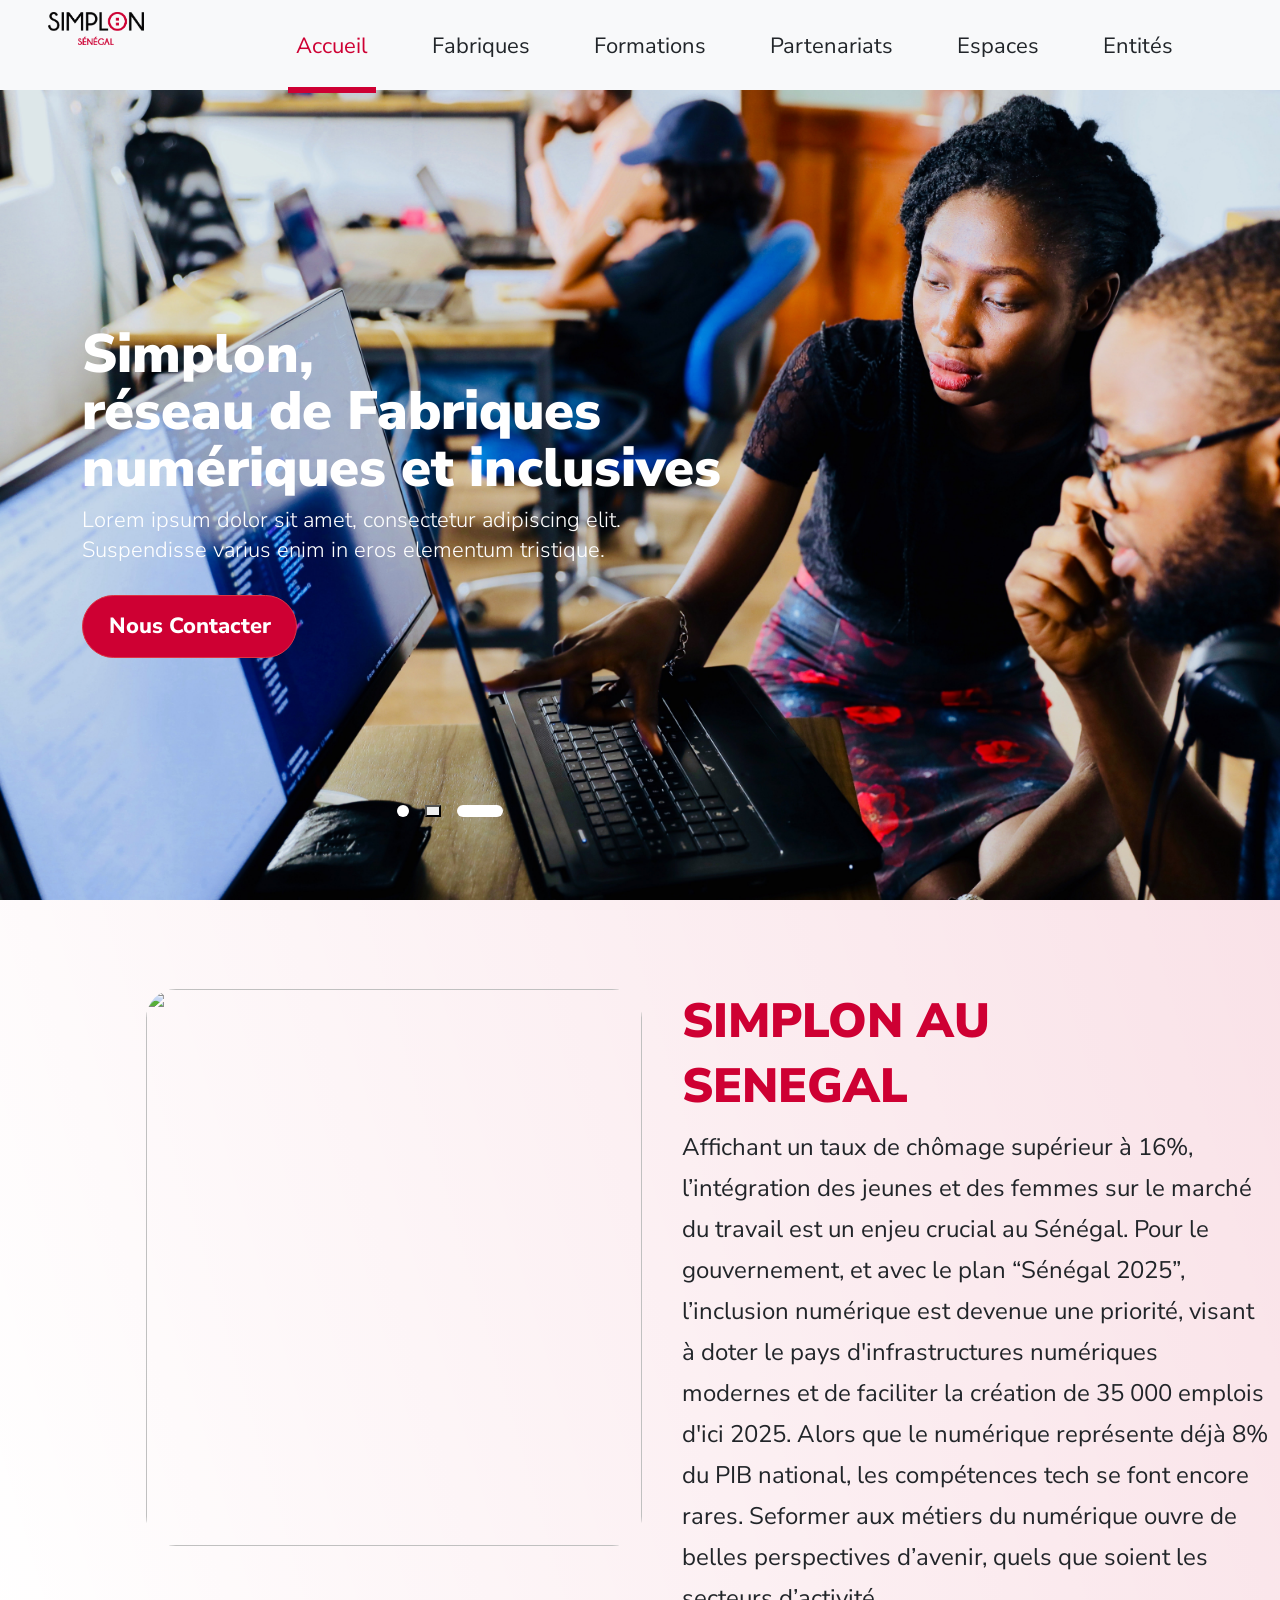
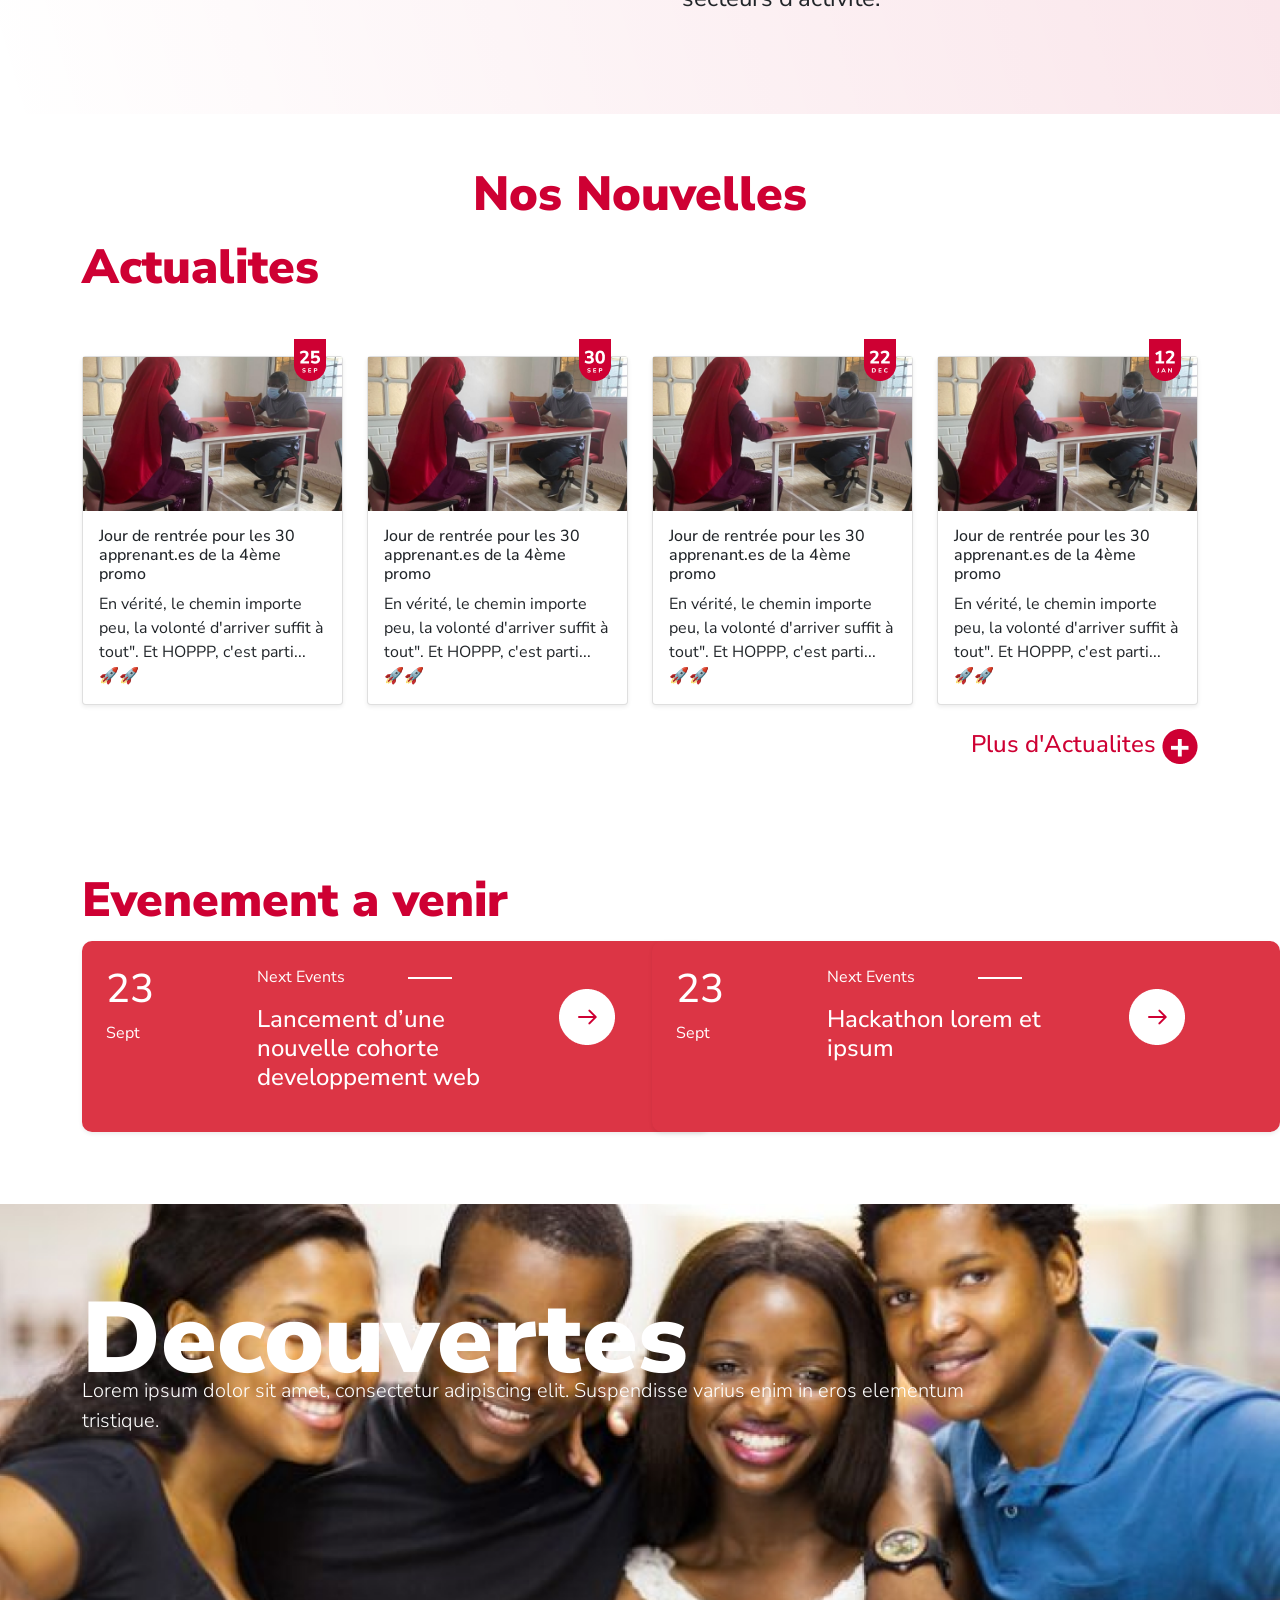
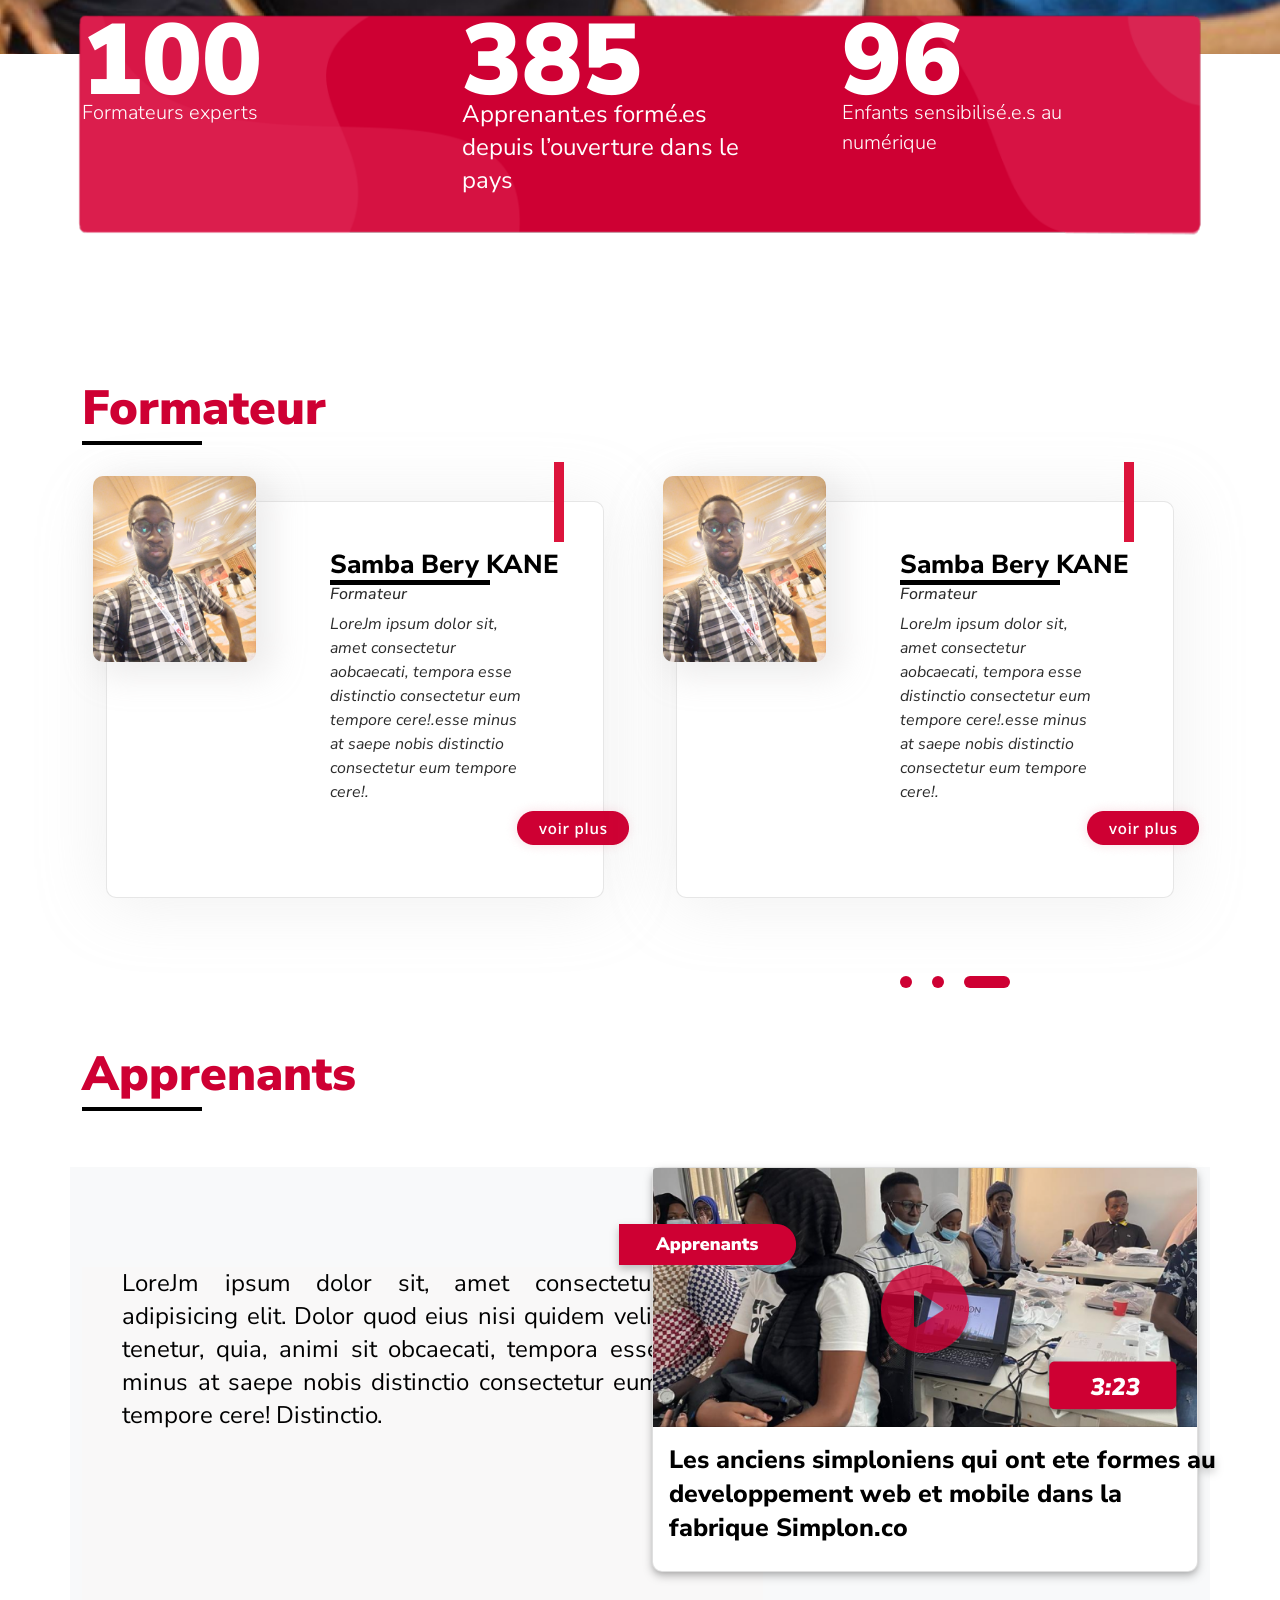
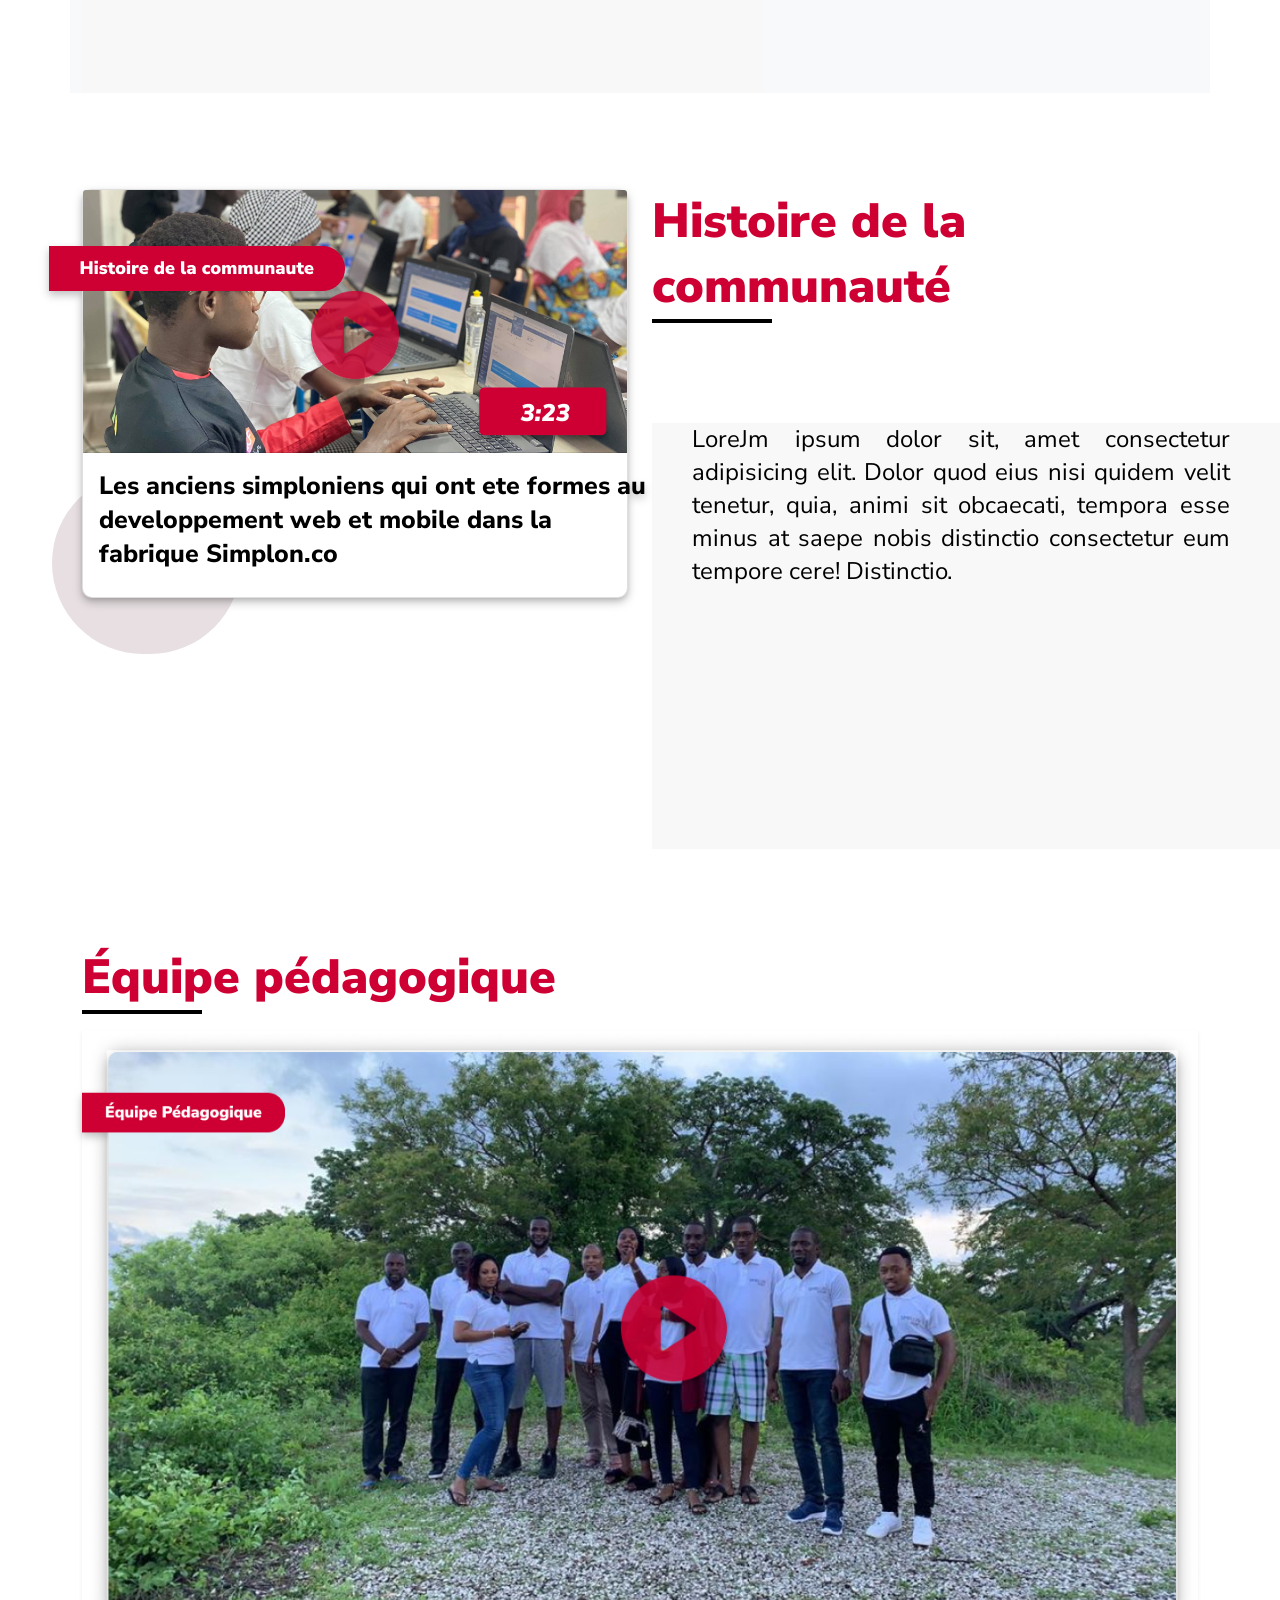
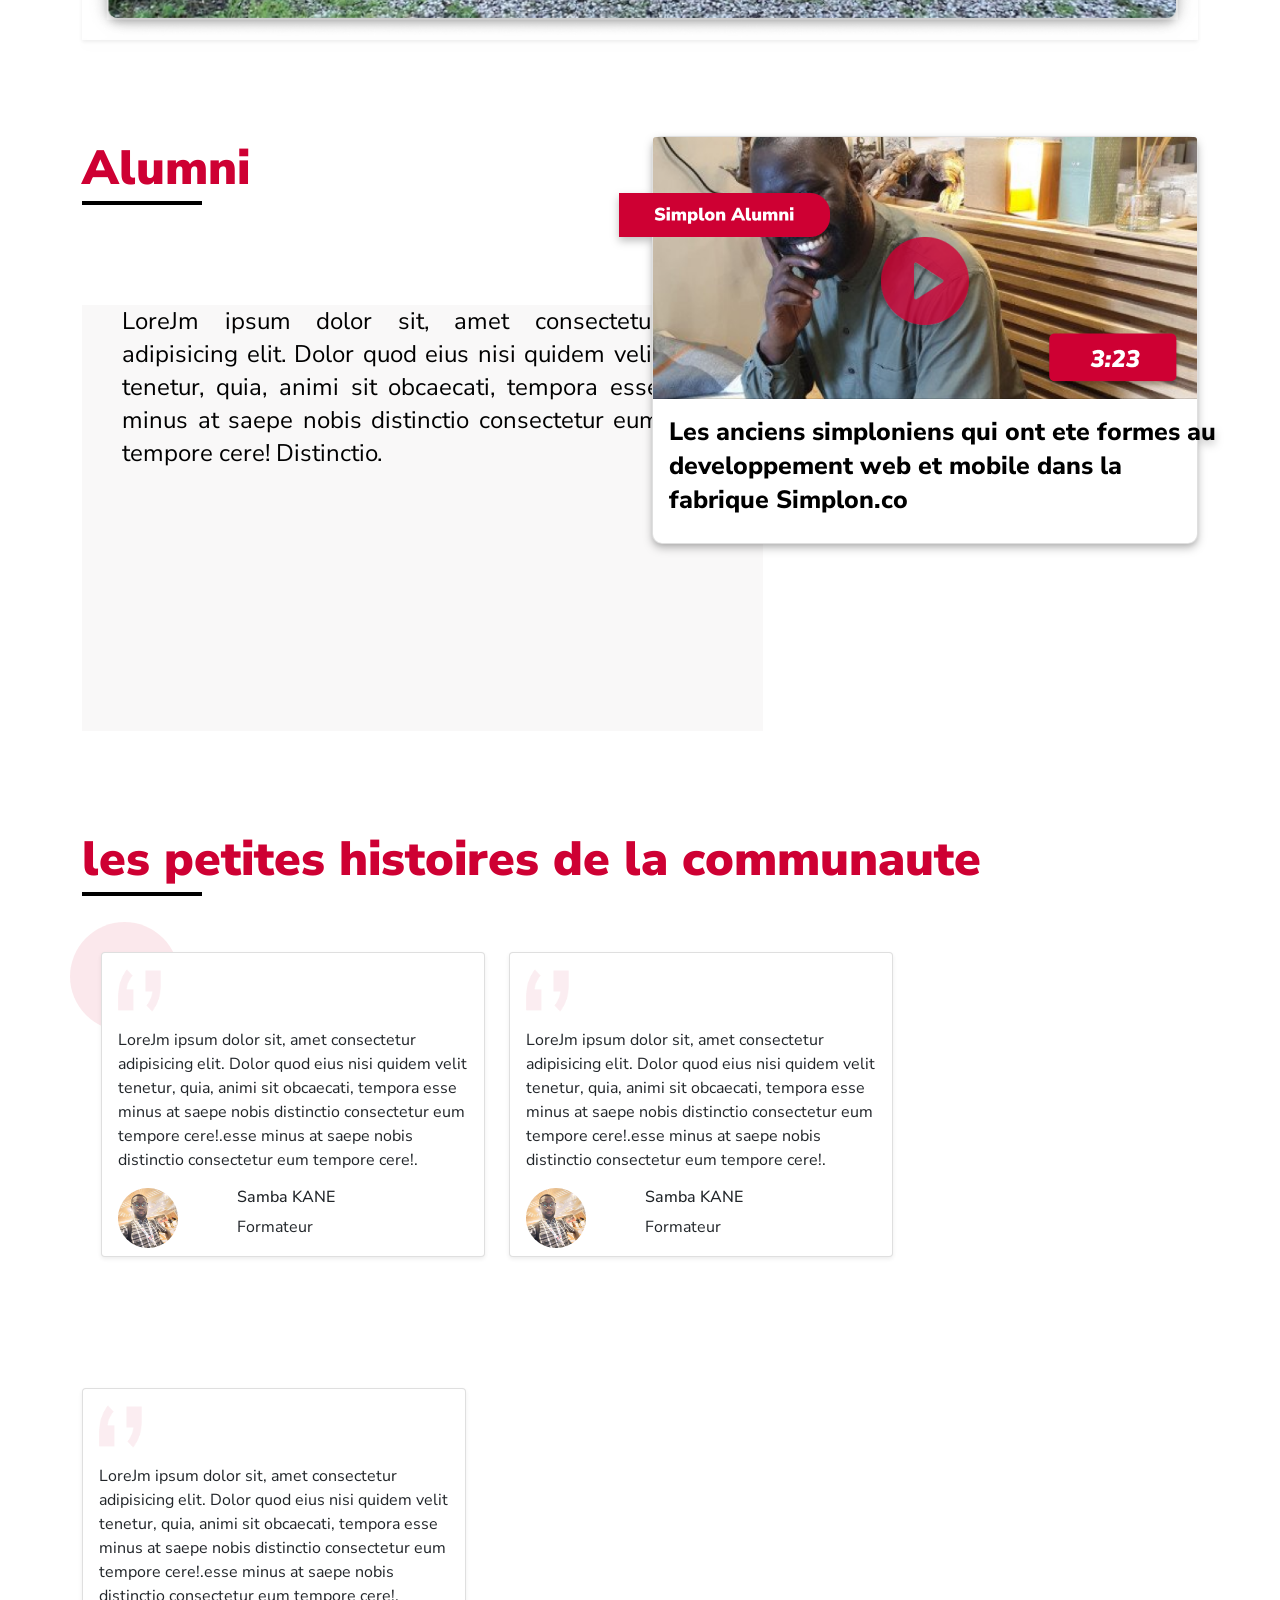
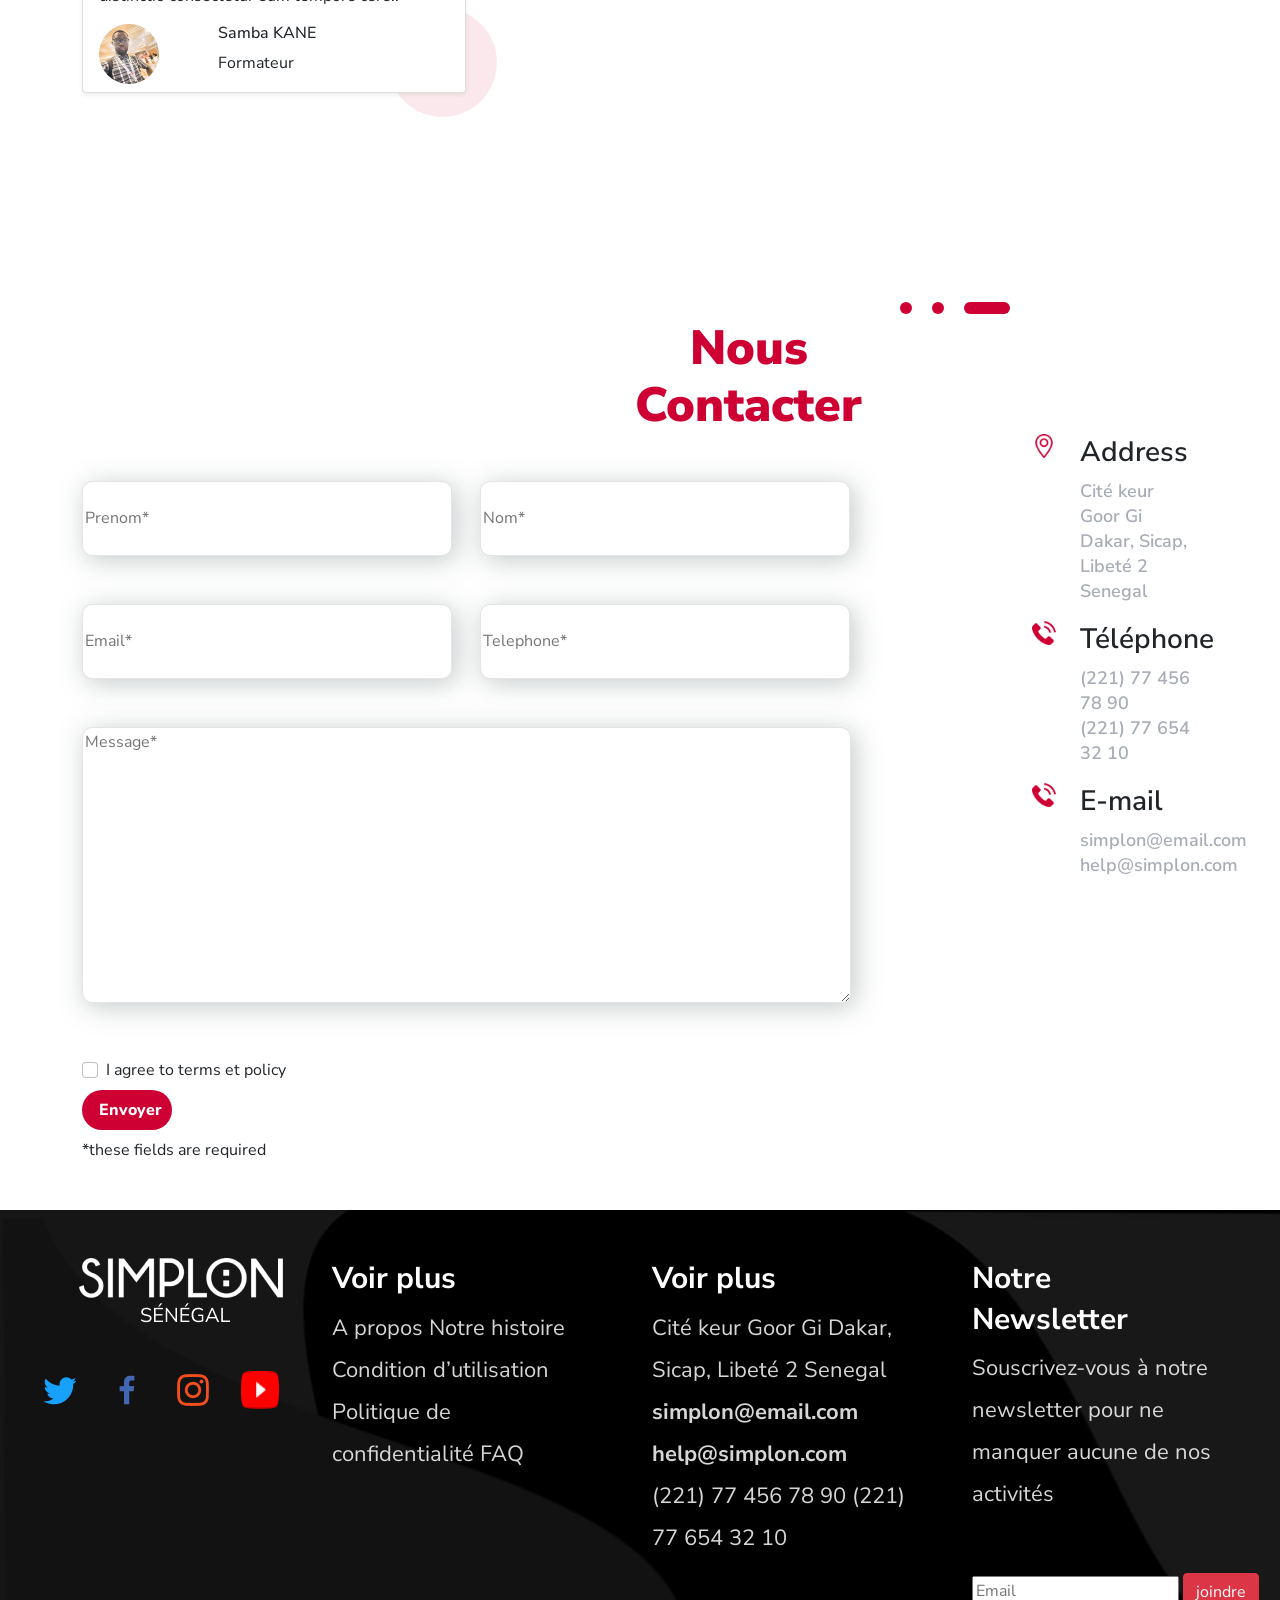
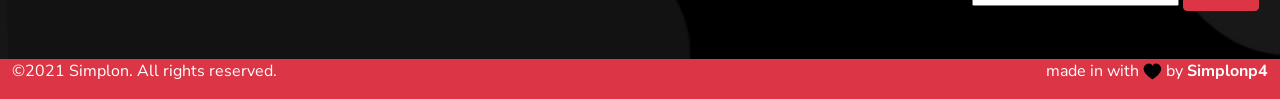
==== commit 95dc0370: "modif css" ====
--- a/index.html
+++ b/index.html
@@ -13,8 +13,7 @@
 </head>
 <body>
     <!-- navbar -->
-
-    <nav class="navbar navbar-expand-md d-md-flex flex-md-row justify-content-md-start  d-lg-inline-flex navbar-light bg-light fixed-top menu">
+    <nav class="navbar navbar-expand-md d-md-flex flex-md-row justify-content-md-start  d-lg-inline-flex navbar-light bg-light fixed-top nav">
 		<div class="justify-content-sm-start">
             <a href="#" class="navbar-brand">
                 <img src="images/simplonSenegal.png" alt="" class="img img-fluid float-start navbar-brand img1 mb-sm-5 my-md-5 mx-md-5">
@@ -23,42 +22,45 @@
         <button class="navbar-toggler border-danger border-1 me-md-5" type="button" data-toggle="collapse" data-target="#navbarSupportedContent" aria-controls="navbarSupportedContent" aria-expanded="false" aria-label="Toggle navigation">
             <span class="navbar-toggler-icon"></span>
         </button>
-        <div class="collapse navbar-collapse div-ul" id="navbarSupportedContent">
+        <div class="collapse navbar-collapse menu" id="navbarSupportedContent">
             <ul class="navbar-nav d-flex justify-content-between mb-2" id="montabs">
-                <li class="nav-item pb-3 ">
+                <li class="nav-item pb-3">
                     <a href="#" class="nav-link pb-4 mt-5 me-5 active">Accueil</a>
                 </li>
                 <li class="nav-item">
-                    <a href="#" class="nav-link text-dark mt-5 me-5 ">Fabriques</a>
+                    <a href="#" class="nav-link text-dark mt-5 me-5">Fabriques</a>
                 </li>
                 <li class="nav-item">
-                    <a href="#" class="nav-link text-dark mt-5 me-5 ">Formations</a>
+                    <a href="#" class="nav-link text-dark mt-5 me-5">Formations</a>
                 </li>
                 <li class="nav-item">
-                    <a href="#" class="nav-link text-dark mt-5 me-5 ">Partenariats</a>
+                    <a href="#" class="nav-link text-dark mt-5 me-5">Partenariats</a>
                 </li>
                 <li class="nav-item">
-                    <a href="#" class="nav-link text-dark mt-5 me-5 ">Espaces</a>
+                    <a href="#" class="nav-link text-dark mt-5 me-5">Espaces</a>
                 </li>
                 <li class="nav-item">
-                    <a href="#" class="nav-link text-dark mt-5 ">Entités</a>
+                    <a href="#" class="nav-link text-dark mt-5">Entités</a>
                 </li>
             </ul>
             <div class="nav-item">
                 <a href="#" class="nav-link text-dark ms-5 ">
-                    <img src="images/search.png" class="img2 img img-fluid " alt="">
+                    <img src="images/search.png" class="search img img-fluid " alt="">
                 </a>
             </div>
         </div>
         <div class="div-contact d-none d-md-inline-block">
             <div class="d-flex mb-4 me-5">
                 <div class="dropdown">
-                <a href="#"  data-toggle="dropdown" class="nav-link text-dark mt-5 dropdown-toggle">Fr<span class="caret"></span></a>
+                <a href="#" data-toggle="dropdown" class="nav-link text-dark mt-5 dropdown-toggle">Fr<span class="caret"></span></a>
                 <ul class="dropdown-menu">
                     <li><a href="#">EN</a></li>
                 </ul>
                 </div>
-                <a href="#" class="nav-link  btn btn-sm bouton rounded-pill">Contact</a>
+                <!-- <a href="#" class="nav-link  btn btn-sm bouton rounded-pill">Contact</a> -->
+                <p class="bouton mb-1"><a href="#" class="btn btn-lg btn-danger text-start ms-5 bout-one">
+                    contact</a>
+                </p>
             </div>
         </div>
     </nav>
@@ -69,17 +71,17 @@
                 <div class="container">
                     <div class="row">
                         <div class="col-md-12 col-lg-8 mt-5 ">
-                            <h1 class="font display-1 text-white text-start ">Simplon,<br>
+                            <h1 class="accueil-tilte display-1 text-white text-start">Simplon,<br>
                                 réseau de Fabriques numériques et inclusives</h1>
-                            <p class="font1 lead text-start text-white">Lorem ipsum dolor sit amet, consectetur adipiscing elit.
+                            <p class="accueil-text lead text-start text-white">Lorem ipsum dolor sit amet, consectetur adipiscing elit.
                                 Suspendisse varius enim in eros elementum tristique.</p> 
                             <p class="lead mb-5 ">
-                                <a href="#" class="btn btn-lg btn-danger bouton1 rounded-pill">Nous Contacter</a>
+                                <a href="#" class="btn btn-lg btn-danger bouton-contact rounded-pill">Nous Contacter</a>
                             </p>
-                            <div class="d-md-flex justify-content-sm-center d-none boutonslide-accueil">
-                                <button class="slide-bounton me-3"></button>
-                                <button class="slide-bounton me-3"></button>
-                                <button class="slide1-bounton"></button>
+                            <div class="d-md-flex justify-content-sm-center d-none button-slide-accueil">
+                                <button class="slide1-bout me-3"></button>
+                                <button class="slide2-bout me-3"></button>
+                                <button class="slide3-bout"></button>
                             </div>
                         </div>
                     </div>
@@ -89,14 +91,14 @@
 
         <!-- Intro -->
         <section>
-            <div class="container-fluid introduction d-flex flex-md-column justify-content-center align-items-center">
+            <div class="container-fluid intro d-flex flex-md-column justify-content-center align-items-center">
                 <div class="row ms-5">
                     <div class="col-lg-6">
-                        <img src="image/women_manager.jpg" class="img img3 img-fluid  float-end me-3" alt="">
+                        <img src="images/women_manager.jpg" class="img img-women img-fluid  float-end me-3" alt="">
                     </div>
                     <div class="col-lg-6">
                         <h3>SIMPLON AU SENEGAL </h3>
-                        <p class="p-introduction">
+                        <p class="para-intro">
                             Affichant un taux de chômage supérieur à 16%, l’intégration des jeunes et des femmes sur le marché du travail est un enjeu crucial au Sénégal. Pour le gouvernement, et avec le plan “Sénégal 2025”, l’inclusion numérique est devenue une priorité, visant à doter le pays d'infrastructures numériques modernes et de faciliter la création de 35 000 emplois d'ici 2025.
                             Alors que le numérique représente déjà 8% du PIB national, les compétences tech se font encore rares.
                             Seformer aux métiers du numérique ouvre de belles perspectives d’avenir, quels que soient les secteurs d’activité.
@@ -108,9 +110,9 @@
 
         <!-- Nouvelles -->
         <section>
-            <div style="text-align: center;">
+            <!-- <div style="text-align: center;">
                 <h1 class="title-new">Nouvelles</h1>
-            </div>            
+            </div> -->
             <div class="container">
                 <div>
                     <h1 class="mt-5 text-center nouvelle">Nos Nouvelles</h1>
@@ -123,8 +125,8 @@
                 <div class="row">
                     <div class="col-md-3 col-sm-5">
                         <div class="card mb-4 shadow-sm">
-                            <div class="actu">
-                                <img src="images/sept25.png" class="img img-fluid date float-end me-3" alt="">
+                            <div class="actualites">
+                                <img src="images/sept25.png" class="img img-fluid date-actu float-end me-3" alt="">
                             </div>
                             <div class="card-body">
                                 <h6 >Jour de rentrée pour les 30 apprenant.es de la 4ème promo</h6>
@@ -137,8 +139,8 @@
                     </div>
                     <div class="col-md-3 col-sm-5">
                         <div class="card mb-4 shadow-sm">
-                            <div class="actu">
-                                <img src="images/sept30.png" class="img img-fluid date float-end me-3" alt="">
+                            <div class="actualites">
+                                <img src="images/sept30.png" class="img img-fluid date-actu float-end me-3" alt="">
                             </div>
                             <div class="card-body">
                                 <h6 >Jour de rentrée pour les 30 apprenant.es de la 4ème promo</h6>
@@ -152,8 +154,8 @@
                     </div>
                     <div class="col-md-3 col-sm-5">
                         <div class="card mb-4 shadow-sm">
-                            <div class="actu">
-                                <img src="images/sept22.png" class="img img-fluid date float-end me-3" alt="">
+                            <div class="actualites">
+                                <img src="images/sept22.png" class="img img-fluid date-actu float-end me-3" alt="">
                             </div>
                             <div class="card-body">
                                 <h6 >Jour de rentrée pour les 30 apprenant.es de la 4ème promo</h6>
@@ -167,8 +169,8 @@
                     </div>
                     <div class="col-md-3 col-sm-5">
                         <div class="card mb-4 shadow-sm">
-                            <div class="actu">
-                                <img src="images/sept12.png" class="img img-fluid date float-end me-3" alt="">
+                            <div class="actualites">
+                                <img src="images/sept12.png" class="img img-fluid date-actu float-end me-3" alt="">
                             </div>
                             <div class="card-body">
                                 <h6 >Jour de rentrée pour les 30 apprenant.es de la 4ème promo</h6>
@@ -180,7 +182,7 @@
                         </div>
                     </div>
                     <div class="text-end ">
-                        <h4 class="p-plus-actualite">Plus d'Actualites <img src="images/plus1.png" class="img img-fluid" alt=""></h4>
+                        <h4 class="btn-plus-actualite">Plus d'Actualites <img src="images/plus1.png" class="img img-fluid" alt=""></h4>
                     </div>
                 </div>
             </div>
@@ -188,7 +190,7 @@
                 <div class="row">
                     <h3 class="text-start">Evenement a venir</h3>
                     <div class="col-md-6 col-sm-8">
-                        <div class="bg-danger mb-4 shadow-sm div-event-venir">
+                        <div class="bg-danger mb-4 shadow-sm event-a-venir">
                         <div class="container-fluid">
                             <div class="row text-white ">
                                 <div class=" col-md-3 mt-4">
@@ -216,27 +218,25 @@
                         </div>
                     </div>
                     <div class="col-md-6 col-sm-8">
-                        <div class="bg-danger mb-4 shadow-sm div-event-venir">
+                        <div class="bg-danger mb-4 shadow-sm event-a-venir">
                             <div class="container-fluid">
                                 <div class="row text-white ">
                                     <div class=" col-md-3 mt-4">
-                                        <h1> 23</h1>
+                                        <h1>23</h1>
                                         <p class="pb-5">Sept</p>
                                     </div>
-                                    <div class=" col-md-6 mt-4">
+                                    <div class="col-md-6 mt-4">
                                         <div class="row justify-content-center">
                                             <div class="col-md-6">
-                                                <p>Next Events</p>
-                                                
+                                                <p>Next Events</p>  
                                             </div>
                                             <div class="col-md-6 ">
                                                 <img src="images/Line.png" class="img img-fluid" alt="">
                                         </div>
-                                    
                                         </div>
-                                        <h4> Hackathon lorem et ipsum</h4>
-                                    </div>
-                                    <div class=" col-md-3 mt-5">
+                                        <h4>Hackathon lorem et ipsum</h4>
+                                    </div>
+                                    <div class="col-md-3 mt-5">
                                         <img src="images/Arrowbutton.png" alt="" class="img img-fluid">
                                     </div>
                                 </div>
@@ -248,7 +248,7 @@
         </section>
 
         <!-- Decouvertes -->
-        <section class="accueil1 bg-dark d-flex justify-content-center align-items-center">
+        <section class="accueil-decouvert bg-dark d-flex justify-content-center align-items-center">
             <div class="container-fluid mb-5">
                 <div class="container mb-5">
                     <div class="row mb-5">
@@ -262,7 +262,7 @@
                 </div>
             </div>
         </section>
-        <aside class="accueil2 chiffre d-flex flex-column justify-content-center align-items-center">
+        <aside class="accueil-decouvert2 chiffre d-flex flex-column justify-content-center align-items-center">
             <div class="container-fluid mb-5">
                 <div class="container mb-5">
                     <div class="row mb-5">
@@ -272,10 +272,10 @@
                         </div>
                         <div class="col-lg-4 text-white">
                             <div class="d-flex flex-column">
-                                <h1 class="h1-decouverte display-1 ">385</h1>
-                            </div>
-                            <div class="fontchiffre">
-                                <p class="text-start ">Apprenant.es formé.es depuis l’ouverture dans le pays</p> 
+                                <h1 class="h1-decouverte display-1">385</h1>
+                            </div>
+                            <div class="chiffres">
+                                <p class="text-start">Apprenant.es formé.es depuis l’ouverture dans le pays</p> 
                             </div>
                         </div>
                         <div class="col-lg-4 d-flex flex-column text-center">
@@ -291,32 +291,27 @@
         <section>
             <div class="container">
                 <div class="row mb-5">
-                    <h3 class="text-start">Formateur</h3>
-                    <div class="hr bg-dark text-dark ms-3">
-                     .
-                    </div>
+                    <h3 class="titre-forma">Formateur</h3>
                 </div>  
                 <div class="row d-flex justify-content-around">
                     <div class="col-md-6 col-sm-8 bg-white mb-4 Formateur">
                         <div class="container-fluid">
-                            <div class="row text-dark ">
+                            <div class="row">
                                 <div class="col-md-5 mt-4">
-                                    <img src="images/samba41.png" class="img img-fluid samba-photo " alt="">
-                                </div>
-                                <div class="col-md-6 samba-text ">
-                                    <div class=" samba-nom " >
-                                        Samba Bery KANE
-                                    </div>
-                                    <hr>
+                                    <img src="images/samba41.png" class="img img-fluid samba-photo" alt="">
+                                </div>
+                                <div class="col-md-6 samba-text">
+                                    <div class="samba-name">Samba Bery KANE</div>
+                                    <div class="souligne-nom"></div>
                                     <h6>Formateur</h6>
-                                    <p >LoreJm ipsum dolor sit, amet consectetur aobcaecati, tempora esse distinctio consectetur eum tempore cere!.esse minus at saepe nobis distinctio consectetur eum tempore cere!.</p>
-                                </div>
-                                <div class="col-md-1 ">
-                                    <div class="vr bg-danger text-danger ligne ">.</div>
+                                    <p>LoreJm ipsum dolor sit, amet consectetur aobcaecati, tempora esse distinctio consectetur eum tempore cere!.esse minus at saepe nobis distinctio consectetur eum tempore cere!.</p>
+                                </div>
+                                <div class="col-md-1">
+                                    <div class="tiret"></div>
                                 </div>
                                 </div>
                                 <div class="row">
-                                    <div class="voir-plus ">
+                                    <div class="voir-plus">
                                         <img src="images/voirplus.png" class="img img-fluid" alt="">
                                     </div>
                                 </div>
@@ -324,20 +319,18 @@
                         </div>
                         <div class="col-md-6 col-sm-8 bg-white mb-4 Formateur">
                             <div class="container-fluid">
-                                <div class="row text-dark ">
+                                <div class="row">
                                     <div class=" col-md-5 mt-4">
-                                        <img src="images/samba41.png" class="img img-fluid samba-photo " alt="">
-                                    </div>
-                                    <div class=" col-md-6 samba-text ">
-                                       <div class=" samba-nom " >
-                                            Samba Bery KANE
-                                       </div>
-                                       <hr>
+                                        <img src="images/samba41.png" class="img img-fluid samba-photo" alt="">
+                                    </div>
+                                    <div class="col-md-6 samba-text">
+                                       <div class="samba-name">Samba Bery KANE</div>
+                                       <div class="souligne-nom"></div>
                                        <h6>Formateur</h6>
                                        <p >LoreJm ipsum dolor sit, amet consectetur aobcaecati, tempora esse distinctio consectetur eum tempore cere!.esse minus at saepe nobis distinctio consectetur eum tempore cere!.</p>
                                     </div>
                                     <div class="col-md-1 ">
-                                    <div class="vr bg-danger text-danger ligne ">.</div>
+                                    <div class="tiret"></div>
                                 </div>
                             </div>
                             <div class="row">
@@ -360,32 +353,25 @@
         <section>
             <div class="container py-5">
                 <div class="row mb-5">
-                    <h3 class="text-start">Apprenants</h3>
-                    <div class="hr bg-dark text-dark ms-3">
-                     .
-                    </div>
+                    <h3 class="titre">Apprenants</h3>
                 </div>
                 <div class="row bg-light">
                     <div class="col-sm-6 ">
-                        <div class="div1_app text-center">
-                        <p class="p_div1_app "> LoreJm ipsum dolor sit, amet consectetur adipisicing elit. Dolor quod eius nisi quidem velit tenetur, quia, animi sit obcaecati, tempora esse minus at saepe nobis distinctio consectetur eum tempore cere! Distinctio.
-
-                        </p>  
+                        <div class="div1-app text-center">
+                            <p class="para-div-app">LoreJm ipsum dolor sit, amet consectetur adipisicing elit. Dolor quod eius nisi quidem velit tenetur, quia, animi sit obcaecati, tempora esse minus at saepe nobis distinctio consectetur eum tempore cere! Distinctio.
+                        
+                            </p>  
                         </div>
                     </div>
                     <div class="col-sm-6">
-                        <div class="card mb-4 shadow-sm orbit">
-                            <div class=" card-header apprenant w-683 h-394 d-flex flex-column">
+                        <div class="card mb-4 shadow-sm learners-text">
+                            <div class="card-header apprenant w-683 h-394 d-flex flex-column">
                                 <img src="images/apprend.png" alt="" class="img img-fluid align-self-start mt-5 img-alumin">
                                 <img src="images/play.png" alt="" class="img img-fluid align-self-center">
                                 <img src="images/heure.png" class="img img-fluid align-self-end" alt="">
                             </div>
-                           
-                            <div class="hr-red bg-danger text-white ">
-                                .
-                            </div>
-                            <div class="card-body">
-                                <p class="card-text orbit1 mb-5">
+                            <div class="card-body">
+                                <p class="card-text text-learn mb-5">
                                     Les anciens simploniens qui ont ete formes au developpement web et mobile dans la fabrique Simplon.co 
                                 </p>
                             </div>
@@ -398,19 +384,16 @@
         <!-- Histoire de la communaute -->
         <section>
             <div class="container py-5">
-                <div class="row ">
+                <div class="row">
                     <div class="col-sm-6">
-                        <div class="card mb-4 shadow-sm orbit">
-                            <div class="card-header hc w-683 h-394 d-flex flex-column">
+                        <div class="card mb-4 shadow-sm learners-text">
+                            <div class="card-header paragraph w-683 h-394 d-flex flex-column">
                                 <img src="images/histoire.png" alt="" class="img img-fluid align-self-start mt-5 img-alumin">
                                 <img src="images/play.png" alt="" class="img img-fluid align-self-center">
                                 <img src="images/heure.png" class="img img-fluid align-self-end" alt="">
                             </div>
-                            <div class="hr-red bg-danger text-white ">
-                                .
-                               </div>
-                            <div class="card-body">
-                                <p class="card-text orbit1 mb-5">
+                            <div class="card-body">
+                                <p class="card-text text-learn mb-5">
                                     Les anciens simploniens qui ont ete formes au developpement web et mobile dans la fabrique Simplon.co 
                                 </p>
                             </div>
@@ -419,13 +402,11 @@
                     </div>
                 
                     <div class="col-sm-6 ">
-                        <h3 class="text-start">Histoire de la communauté</h3>
-                        <div class="hr bg-dark text-dark ms-3">
-                         .
-                        </div>
-                        <div class="div1_app text-center">
-                            <p class="p_div1_app "> LoreJm ipsum dolor sit, amet consectetur adipisicing elit. Dolor quod eius nisi quidem velit tenetur, quia, animi sit obcaecati, tempora esse minus at saepe nobis distinctio consectetur eum tempore cere! Distinctio.
-                          </p>  
+                        <h3 class="titre">Histoire de la communauté</h3>
+                        <div class="div1-app text-center">
+                            <p class="para-div-app">LoreJm ipsum dolor sit, amet consectetur adipisicing elit. Dolor quod eius nisi quidem velit tenetur, quia, animi sit obcaecati, tempora esse minus at saepe nobis distinctio consectetur eum tempore cere! Distinctio.
+                           
+                            </p>  
                         </div>
                     </div>
                 </div>
@@ -437,12 +418,9 @@
             <div class="container py-5">
                 <div class="row ">
                     <div class="col-sm-12">
-                        <h3 class="text-start">Équipe pédagogique</h3>
-                        <div class="hr bg-dark text-dark ms-3">
-                         .
-                        </div>
-                        <div class=" mt-3 shadow-sm orbit2">
-                            <img src="images/Team.png" alt="" class="img img-fluid img_obit w-100 h-100">
+                        <h3 class="titre">Équipe pédagogique</h3>
+                        <div class="mt-3 shadow-sm text-learn1">
+                            <img src="images/Team.png" alt="" class="img img-fluid w-100 h-100">
                         </div>
                     </div>
                 </div>
@@ -454,27 +432,22 @@
             <div class="container py-5">
                 <div class="row ">
                     <div class="col-sm-6 ">
-                        <h3 class="text-start">Alumni</h3>
-                        <div class="hr bg-dark text-dark ms-3">
-                         .
-                        </div>
-                        <div class="div1_app text-center">
-                            <p class="p_div1_app"> LoreJm ipsum dolor sit, amet consectetur adipisicing elit. Dolor quod eius nisi quidem velit tenetur, quia, animi sit obcaecati, tempora esse minus at saepe nobis distinctio consectetur eum tempore cere! Distinctio.
-                          </p>  
+                        <h3 class="titre">Alumni</h3>
+                        <div class="div1-app text-center">
+                            <p class="para-div-app">LoreJm ipsum dolor sit, amet consectetur adipisicing elit. Dolor quod eius nisi quidem velit tenetur, quia, animi sit obcaecati, tempora esse minus at saepe nobis distinctio consectetur eum tempore cere! Distinctio.
+                           
+                            </p>  
                         </div>
                     </div>
                     <div class="col-sm-6">
-                        <div class="card mb-4 shadow-sm orbit">
-                            <div class=" card-header alumin w-683 h-394 d-flex flex-column">
+                        <div class="card mb-4 shadow-sm learners-text">
+                            <div class="card-header alumin w-683 h-394 d-flex flex-column">
                                 <img src="images/Frame29.png" alt="" class="img img-fluid align-self-start mt-5 img-alumin">
                                 <img src="images/play.png" alt="" class="img img-fluid align-self-center">
                                 <img src="images/heure.png" class="img img-fluid align-self-end" alt="">
                             </div>
-                            <div class="hr-red bg-danger text-white ">
-                                .
-                               </div>
-                            <div class="card-body">
-                                    <p class="card-text orbit1 mb-5">
+                            <div class="card-body">
+                                    <p class="card-text text-learn mb-5">
                                         Les anciens simploniens qui ont ete formes au developpement web et mobile dans la fabrique Simplon.co 
                                     </p>
                             </div>
@@ -488,16 +461,13 @@
         <section>
             <div class="container py-5">
                 <div class="row mb-5">
-                    <h3 class="text-start">les petites histoires de la communaute</h3>
-                    <div class="hr bg-dark text-dark ms-3">
-                     
-                    </div>
+                    <h3 class="titre">les petites histoires de la communaute</h3>
                 </div> 
-                <div class="row ">
+                <div class="row">
                     <div class="cercle1"></div>
-                    <div class="col-md-3 col-sm-5 divSamba">
+                    <div class="col-md-3 col-sm-5 sambaKane">
                         <div class="card mb-4 shadow-sm">
-                            <img src="images/guillemer.png" alt="" class=" mt-3 ms-3 img img-fluid guillemer">
+                            <img src="images/guillemer.png" alt="" class=" mt-3 ms-3 img img-fluid imagePng">
                             <div class="card-body">
                                 <p class="card-text">
                                     LoreJm ipsum dolor sit, amet consectetur adipisicing elit. Dolor quod eius nisi quidem velit tenetur, quia, animi sit obcaecati, tempora esse minus at saepe nobis distinctio consectetur eum tempore cere!.esse minus at saepe nobis distinctio consectetur eum tempore cere!.
@@ -505,22 +475,22 @@
                             </div>
                             <div class="row">
                                 <div class="col-md-4">
-                                    <div class="ms-3 mb-2 ">
+                                    <div class="ms-3 mb-2">
                                         <img src="images/samba41.png" alt="" class="img img-fluid img-cercle rounded-circle">
                                     </div>
                                 </div>
                                 <div class="col-md-8">
                                     <div class="d-flex-column">
-                                        <h6 class="">Samba KANE</h6>
+                                        <h6>Samba KANE</h6>
                                         <p>Formateur</p>
                                     </div>
                                 </div>
                             </div>
                         </div>
                     </div>
-                    <div class="col-md-3 col-sm-5  divSamba">
+                    <div class="col-md-3 col-sm-5 sambaKane">
                         <div class="card mb-4 shadow-sm">
-                            <img src="images/guillemer.png" alt="" class=" mt-3 ms-3 img img-fluid guillemer">
+                            <img src="images/guillemer.png" alt="" class=" mt-3 ms-3 img img-fluid imagePng">
                             <div class="card-body">
                                 <p class="card-text">
                                     LoreJm ipsum dolor sit, amet consectetur adipisicing elit. Dolor quod eius nisi quidem velit tenetur, quia, animi sit obcaecati, tempora esse minus at saepe nobis distinctio consectetur eum tempore cere!.esse minus at saepe nobis distinctio consectetur eum tempore cere!.
@@ -528,22 +498,22 @@
                             </div>
                             <div class="row">
                                 <div class="col-md-4">
-                                    <div class="ms-3 mb-2 ">
+                                    <div class="ms-3 mb-2">
                                         <img src="images/samba41.png" alt="" class="img img-fluid img-cercle rounded-circle">
                                     </div>
                                 </div>
                                 <div class="col-md-8">
                                     <div class="d-flex-column">
-                                        <h6 class="">Samba KANE</h6>
+                                        <h6>Samba KANE</h6>
                                         <p>Formateur</p>
                                     </div>
                                 </div>
                             </div>
                         </div>
                     </div>
-                    <div class="col-md-3 col-sm-5 divSamba">
+                    <div class="col-md-3 col-sm-5 sambaKane">
                         <div class="card mb-4 shadow-sm">
-                            <img src="images/guillemer.png" alt="" class=" mt-3 ms-3 img img-fluid guillemer">
+                            <img src="images/guillemer.png" alt="" class=" mt-3 ms-3 img img-fluid imagePng">
                             <div class="card-body">
                                 <p class="card-text">
                                     LoreJm ipsum dolor sit, amet consectetur adipisicing elit. Dolor quod eius nisi quidem velit tenetur, quia, animi sit obcaecati, tempora esse minus at saepe nobis distinctio consectetur eum tempore cere!.esse minus at saepe nobis distinctio consectetur eum tempore cere!.
@@ -551,13 +521,13 @@
                             </div>
                             <div class="row">
                                 <div class="col-md-4">
-                                    <div class="ms-3 mb-2 ">
+                                    <div class="ms-3 mb-2">
                                         <img src="images/samba41.png" alt="" class="img img-fluid img-cercle rounded-circle">
                                     </div>
                                 </div>
                                 <div class="col-md-8">
                                     <div class="d-flex-column">
-                                        <h6 class="">Samba KANE</h6>
+                                        <h6>Samba KANE</h6>
                                         <p>Formateur</p>
                                     </div>
                                 </div>
@@ -577,10 +547,10 @@
         <!-- Contact -->
         <section>
             <div class="container">
-                <div class=" text-center me-5 mb-5">
-                    <h1 class="nouvelle">Nous Contacter</h1>
-                </div>
-                <div class="row ">
+                <div class="text-center me-5 mb-5">
+                    <h1 class="coordonnee">Nous Contacter</h1>
+                </div>
+                <div class="row">
                     <div class="col-sm-12 col-lg-10 mt-5">
                         <form>
                             <div class="mb-5">
@@ -593,22 +563,22 @@
                             </div>
                             <textarea name="text" class="mb-5 message prenom" id="text" cols="30" rows="10" placeholder="Message*"></textarea>
                             <div class="form-check mb-2">
-                                <input type="checkbox" class="form-check-input" id="exampleCheck1">
-                                <label class="form-check-label" for="exampleCheck1">I agree to terms et policy</label>
+                                <input type="checkbox" class="form-check-input" >
+                                <label class="form-check-label">I agree to terms et policy</label>
                             </div>
                             <a href="#" class="nav-link btn btn-sm bouton-envoyer mb-2 rounded-pill">Envoyer</a>
                             <p class="prenom mb-5">*these fields are required</p>
                         </form>
+
                     </div>
                     <div class="col-sm-12 col-lg-2">
                         <div class="row">
                             <div class="col-sm-3">
-                                <img src="images/loc.png" alt="" class="img img-fluid">
-                               
+                                <img src="images/loc.png" alt="" class="img img-fluid">  
                             </div>
                             <div class="col-sm-9">
                                 <h6 class="adress">Address</h6>
-                                <p class="prenom">Cité keur Goor Gi
+                                <p class="quartier">Cité keur Goor Gi
                                     Dakar, Sicap, Libeté 2 
                                     Senegal
                                 </p>
@@ -621,7 +591,7 @@
                             </div>
                             <div class="col-sm-9">
                                 <h6 class="adress">Téléphone</h6>
-                                <p class="prenom">(221) 77 456 78 90 <br>
+                                <p class="quartier">(221) 77 456 78 90 <br>
                                     (221) 77 654 32 10
                                 </p>
                             </div>
@@ -633,7 +603,7 @@
                             </div>
                             <div class="col-sm-9">
                                 <h6 class="adress">E-mail</h6>
-                                <p class="prenom">simplon@email.com<br>
+                                <p class="quartier">simplon@email.com<br>
                                     help@simplon.com
                                 </p>
                             </div>
@@ -650,15 +620,14 @@
                     <div class="row">
                         <div class="col-lg-3 mt-5 ">
                             <img src="images/copyright1.png" class="img img-fluid ms-5" alt="">
-                            <div class="rsg mt-5">      
-                                <img src="images/mdi_twitter.png" alt="" class="img img-fluid rs">
-
-                                <img src="images/bx_bxl-facebook.png" alt="" class="img img-fluid rs">
+                            <div class="social mt-5">      
+                                <img src="images/mdi_twitter.png" alt="" class="img img-fluid">
+
+                                <img src="images/bx_bxl-facebook.png" alt="" class="img img-fluid">
                                    
-                                <img src="images/uil_instagram.png" alt="" class="img img-fluid rs">
+                                <img src="images/uil_instagram.png" alt="" class="img img-fluid">
                                     
-                                <img src="images/logos_youtube-icon.png" alt="" class="img img-fluid rs">
-                                    
+                                <img src="images/logos_youtube-icon.png" alt="" class="img img-fluid">      
                             </div>
                         </div>
                         <div class="col-lg-3 mt-5">
@@ -679,28 +648,38 @@
                                    <strong>simplon@email.com </strong> <br>
                                     <strong>help@simplon.com</strong> 
                                <br>(221) 77 456 78 90
-                                    (221) 77 654 32 10</p>
+                                    (221) 77 654 32 10
+                                </p>
                             
                         </div>
                         <div class="col-lg-3 mt-5">
                             <div>
                             <h6 class="voirplusfooter">Notre Newsletter</h6>
-                           
                                 <p class="propos mt-5">Souscrivez-vous à notre newsletter pour ne manquer aucune de nos activités</p>
                                     <form class="mb-5">
-                                    <input type="text"  placeholder="Email">
-                                    <button class="btn btn-danger">joindre</button>
-                                </form>
-                        </div>
-                       
+                                      <input type="text" placeholder="Email">
+                                      <button class="btn btn-danger">joindre</button>
+                                    </form>
+                        </div>
                     </div>
                 </div>
             </section>
+            <div class="container-fluid">
+                <div class="row bg-danger text-white d-flex flex-row justify-content-between">
+                    <div class="col-sm-6">
+                        <p>©2021 Simplon. All rights reserved.</p>
+                    </div>
+                    <div class="col-sm-6 text-end">
+                        <p>made in with
+                            <img src="images/coeur.png" class="img img-fluid" alt="">
+                            by <strong>Simplonp4</strong>
+                        </p>
+                    </div>
+                   
+                </div>
+            </div>
         </footer>
 
     </main>
-        
-
-
 </body>
 </html>
--- a/index.css
+++ b/index.css
@@ -5,260 +5,297 @@
     font-family: 'Nunito Sans', sans-serif;
 }
 
-/* -------------------------- menu -------------------------------- */
-
-
-
-/* ---------------------------Accueil------------------------------- */
-
-
-
-/* -------------------------history-------------------------------- */
-
-.history{
-    background-image: linear-gradient(253.7deg, rgba(206, 0, 51, 0.1386) -20.13%, rgba(255, 249, 249, 0) 100%);
-    padding: 70px;
-}
-
-.nom{
-
-    width: 407px;
-    height: 69px;
-    font-weight: 800;
-    font-size: 26px;
-    margin-top: 25px;
-    margin-left: 15px;
-    /* line-height: 49px; */
-    text-transform: uppercase;
-    color: #CE0033;
-}
-
-.p1{
-    margin-left: 15px;
-}
-
-/* -------------------------------Nouvelles------------------------ */
+main{
+    height: 100vh; 
+}
+
+.bout-one{
+    background: #CE0033;
+    justify-content: center;
+    align-items: center;
+    width: 90px;
+    height: 50px;
+    margin-left: 40px;
+    margin-top: -5px;
+    border-radius: 25px;
+    line-height: 30px;
+    font-size: 16px;
+}
 
 .title-new{
-
     color: #CE0033; 
     font-style: normal;
     font-weight: 900;
     font-size: 48px;
     margin-top: 35px;
 }
-
-.title-info{
+.accueil{
+    background-image:url(./images/lagos-techie.jpg) ;
+    background-repeat:no-repeat;
+    background-size: cover;
+    background-position: left;
+} 
+
+.actualites{
+    background-image:url(./images/actu.png) ;
+    background-repeat:no-repeat;
+    background-size: cover;
+    background-position: left;
+    height: max-content;
+    width: 100%;
+} 
+
+.date-actu{
+    width: 32px;
+    height: 42px;
+    margin-bottom: 50%;
+    margin-top: -18px; 
+}
+
+.accueil-tilte{
+    width: 767px;
+    height: 171px;
+    left: 0px;
+    top: 20px;   
+    font-family:'Nunito Sans', sans-serif;
+    font-style: normal;
+    font-weight: 900;
+    font-size: 54px;
+    line-height: 57px;  
+}
+
+.accueil-text{
+    width: 649px;
+    height: 60px;
+    font-family: 'Nunito Sans', sans-serif;
+    font-style: normal;
+    font-weight: 600px;
+    font-size: 22px;
+    line-height: 30px;
+}
+
+.button-slide-accueil{
+    margin-bottom: -20%;
+    margin-top: 20%;
+}
+
+.slide1-bout{
+    width: 12px;
+    height: 12px;
+    border: transparent;
+    background: #ffffff;
+    border-radius: 6px;
+}
+.slide3-bout{
+    width: 46px;
+    height: 12px;
+    border: transparent; 
+    background: #ffffff;
+    border-radius: 6px ;
+}
+
+.nav{
+    height: 10%;  
+}
+
+.tiret{
+    width: 10px;
+    height: 80px;
+    margin-right: -50px !important;
+    margin-top: -40px;
+    background: crimson;
+}
+.img1{
+    width: 150px; 
+}
+
+#montabs .active{
+    border-bottom: 6px solid #CE0033;
     color: #CE0033;
-    font-weight : 800;
-    font-size: 30px;
-    width: 193px;
-    height: 60px;
-}
-
-.more-infos{
-    color: #CE0033;
-    font-style: normal;
-    font-weight: bold;
-    font-size: 25px;
-    letter-spacing: -0.01em;
-    margin-top: 2rem;
-}
-
-.title-info1{
-    color: #CE0033;
-    font-weight : 800;
-    font-size: 30px;
-    width: 369px;
-    height: 56px;
-    margin-top: 30px;
-}
-
-.event-bloc{
-    background-color: #CE0033;
-    height: 191px;
-    width: 628px;
-    left: -12px;
-    top: 630px;
-    border-radius: 8px;
-}
-
-.annonce{
-    /* font-weight: bold; */
-    color: #fff;
-    padding: 25px;
-    font-size: 28px;
-    font-style: normal;
-    text-transform: uppercase;
-    margin-top: 20px;
-    text-align: center;
-}
-
-.cohorte{
-    color: #fff;
-    width: 361px;
-    height: 79px;
-    line-height: 20px;
-    margin-left: 65px;
-    top: -57px;
-    
-}
-
-.text-cohorte{
-    margin-top: -100px;
-    margin-left: 45px;
-    
-}
-
-.info-cohorte{
-    margin-left: 45px;
-    font-weight: bold;
-}
-
-.trait-blanc{
-    margin-top: -94px;
-    margin-left: 230px;
-}
-
-.arrow{
-    margin-left: 495px;
-    margin-top: -55px;
-}
-
-/* -------------------------------Decouvertes---------------------- */
-
-.discovery{
-    width: 100%;
-    height: 764px;
-    background-image: url("img-accueil/decouverte.png");
-    background-repeat: no-repeat;
-    background-size: cover;
-    background-attachment: fixed;
-    margin-top: 75px;
-}
-
-.infos{
-    color: #FFFFFF;
-    margin-left: 98px;
-    text-align: left;
-    padding-top: 8%; 
-}
-
-.figure{
-    background-color: #CE0033;
-    height: 208px;
-    width: 1281.88px;
-    border-radius: 10px;
-    margin-top: -56px;
-}
-
-.figure h1{
-    color: #FFF;
-    padding-left: 85px;
-    font-weight: bold;
-    font-size: 54px;
-}
-
-.figure p{
-    color: #FFF;
-    padding-left: 85px;
-    font-weight: normal; 
-}
-
-/* ----------------------------Formateurs------------------------ */
-
-.titre{
-    color: #CE0033;
-    width: 100px;
-    height: 63px;
-    margin-left: 90px;
-    margin-top: 201px;
+}
+a:hover{
+    color: #CE0033 !important;
+}
+a{
+    font-size: 22px !important;
+}
+.search{
+    width: 400px !important;
+}
+.dropdown-toggle::after{ 
+    color: #CE0033 !important;
+}
+.bouton{
+    background-color:#CE0033 ;
+    color: white;
+    width: 90px;
+    height: 40px;
+    font-family: 'Nunito Sans', sans-serif;
+    font-style: normal;
     font-weight: 800;
-    font-size: 38px;
-    line-height: 65px;
-    text-align: center;
-}
-
-.trainer {
+    font-size: 16px !important;
+    line-height: 22px;
+    margin-top: 3.5rem;
+}
+
+.bouton-contact{
     display: flex;
     flex-direction: row;
-    height: 397px;
-    width: 498px;
-    box-shadow: 0px 3px 67px 2px 
-    rgba(195, 195, 195, 0.25);
+    justify-content: center;
+    align-items: center;
+    padding: 20px;
+    width: 215px;
+    height: 63px;
+    background: #CE0033;
+    border-radius: 103px;
+    margin-top: 30px;
+    background-color:#CE0033 ;
+    font-family: 'Nunito Sans', sans-serif;
+    font-style: normal;
+    font-weight: 800;
+}
+.bouton:hover{
+    color: #CE0033 ;
+    background-color:white ;
+    border:  1px solid  #CE0033;;
+}
+
+.intro{
+    background: linear-gradient(253.7deg, rgba(206, 0, 51, 0.1386) -20.13%, rgba(255, 249, 249, 0) 100%);  
+    padding: 89px 80px;    
+}
+.img-women{
+    border-radius: 30px;
+    width: 496px;
+    height: 557px;
+    margin-left: 50px;
+}
+h3{
+    font-family:'Nunito Sans', sans-serif;
+    font-style: normal;
+    font-weight: 900;
+    font-size: 48px;
+    line-height: 65px;
+    color: #CE0033;
+}
+.para-intro{
+    width: 590px;
+    height: 482px;
+    left: 0px;
+    top: 83px;    
+    font-family:'Nunito Sans', sans-serif;
+    font-style: normal;
+    font-weight: normal;
+    font-size: 24px;
+    line-height: 41px;    
+}
+.menu{
+    margin-left: 15%;
+}
+.div-contact{
+    margin-left: 10%; 
+}
+
+.coordonnee{
+    color: #CE0033;
+    width: 333px;
+    height: 65px;
+    font-family:'Nunito Sans', sans-serif;
+    font-style: normal;
+    font-weight: 900;
+    font-size: 48px;
+    margin-left: 500px; 
+}
+.btn-plus-actualite{
+    color: #CE0033;
+}
+.event-a-venir{
     border-radius: 10px;
-    margin-top: 122px;
-}
-
-.photo{
-    width: 226px;
-    height: 259px;
-    margin-top: -3.5rem;
-    margin-left: -3.5rem;
-    /* box-shadow: 10px 8px 34px 6px rgba(185, 181, 181, 0.25); */
-    border-radius: 10px;
-}
-
-.tiret{
-    position: absolute;
-    width: 10px;
-    height: 60px;
-    background: crimson;
-    margin-top: -1.5rem;
-    margin-left: 28%;  
-}
-
-.conetnu{
-    display: flex;
-    flex-direction: column;
-    margin-top: 5rem;
-    justify-content: flex-start;
-    margin-left: 3rem;
-    margin-right: 2rem;
-}
-
-.samba-name{
-    font-style: normal;
-    font-size: 26px;
-    line-height: 25px;
-    color: #000000;
-}
-
+    width: 628px;
+    height: 191px;
+    left: 0px;
+    top: 634px;
+}
+.h1-decouverte{
+    font-family: 'Nunito Sans', sans-serif;
+    font-style: normal;
+    font-weight: 900;
+    font-size: 100px;
+    line-height: 57px;
+}
+.chiffre{
+    margin-top: -10%; 
+    width: 1464.62px;
+    height: 545.78px;
+}
+.accueil-decouvert{
+    background-image:url(./images/image2.png) ;
+    background-repeat:no-repeat;
+    background-size: cover;
+    background-position: left;
+    width: 100%;
+    height: 50%;
+} 
+.accueil-decouvert2{
+    background-image:url(./images/redimage.png) ;
+    background-repeat:no-repeat;
+    background-size: cover;
+    background-position: left;
+    width: 100%;
+    height: 50%;
+} 
+.nouvelle{
+    color: #CE0033;
+    /* width: 333px;
+    height: 65px; */
+    font-style: normal;
+    font-weight: 900;
+    font-size: 48px;
+    line-height: 65px;
+}
+
+souligne-nom::before {
+    color: black !important;
+    background-color: black !important;
+    border: 5px solid black !important;
+}
 .souligne-nom{
     width: 160px;
-    height: 2px;
+    height: 5px;
     background: #000000;
     margin-top: -0.5rem;
 }
-
-.text-samba{
-    font-style: italic;
-    font-weight: normal;
-    color: #2B2B2B;
-}
-
-.div-voir-plus{
-    position: relative;
-    margin-top: -7rem;
-    margin-left: 60%;   
-}
-
-.voir-plus{
-    display: flex;
-    justify-content: center;
-    align-items: center;
-    width: 120px;   
-}
-
-.bout-tweet{
-    margin-top: 20%;
-    height: 34px;
-    width: 112px;
-    background: #CE0033;
-    width: 98px;
-    height: 32px;
-    border-radius: 25px;
-    font-size: 15px;
+.trait-event-venir{
+    width: 44px;
+    height: 0px;
+    border: 2px solid #FFFFFF;
+}
+.spantrait{
+    position: absolute;
+    width: 44px;
+    height: 0px;
+    left: 917px;
+    top: 683px;
+    border: 2px solid #FFFFFF;
+}
+.Formateur{
+    width: 498px;
+    height: 397px;
+    left: 29px;
+    top: 38px;
+    background: #FFFFFF;
+    border: 0.5px solid rgba(217, 217, 217, 0.66);
+    box-sizing: border-box;
+    box-shadow: 0px 3px 67px 2px rgba(195, 195, 195, 0.25);
+    border-radius: 10px;
+}
+
+.titre-forma::after{
+    content: "";
+    width: 120px;
+    height: 4px;
+    display: block;
+    background-color:black;
 }
 
 .titre::after{
@@ -269,715 +306,271 @@
     background-color:black;
 }
 
-/* ----------------------------Apprenants------------------------- */
-
-.learners{
-    color: #CE0033;
+.samba-photo{
+    margin-top: -50px;
+    margin-left: -50px;
+    box-shadow: 10px 8px 34px 6px rgba(185, 181, 181, 0.25);
+    border-radius: 10px;
+}
+.samba-name{      
+    color: #000000;
+    width: 231px;
+    height: 36px;
+    font-family: 'Nunito Sans', sans-serif;
+    font-style: normal;
     font-weight: 800;
-    font-size: 38px;
-    height: 63px;
-    margin-left: 90px;
+    font-size: 26px;
+    line-height: 25px;
+}
+.samba-text{
+    margin-top: 50px;
+    font-style: italic;
+    font-weight: normal;
+    color: #2B2B2B;
+}
+.bouton2{
+    color: white !important;
+    padding: auto; 
     width: 100px;
-    line-height: 65px;  
-}
-
-.learners::after{
-    content: "";
-    width: 120px;
-    height: 4px;
-    display: block;
-    background-color:black;
-}
-
-.contenu{
-    position: absolute;
-    background: #F9F8F8;  
-    width: 665px;
-    height: 320px;
-    margin-left: -8px;
-    margin-top: 40px;
-}
-
-.learners-text p{
-    font-size: 15px;
+    height: 30px;
+    margin-left: 90%!important;
+    font-family: 'Nunito Sans', sans-serif;    
+    font-weight: 800;
+    font-size: 16px !important;
+    line-height: 10px;
+    background: #CE0033;
+    border-radius: 5px;
+}
+.slide{
+    width: 12px;
+    height: 12px;
+    border: transparent;
+    background: #CE0033;
+    border-radius: 6px;
+}
+.slide1{
+    width: 46px;
+    height: 12px;
+    border: transparent;
+    background: #CE0033;
+    border-radius: 6px ;
+}
+.slide-accueil{
+    margin-top: 400px !important;
+}
+.div1-app{
+    width: 681px;
+    height: 426px;
+    left: -8px;
+    top: 4448px;
+    background: #F9F8F8;
+}
+.para-div-app{
+    width: 538px;
+    height: 161px;
+    left: 72px;
+    top: 4580px;
+    font-family:'Nunito Sans', sans-serif;
+    font-style: normal;
     font-weight: normal;
-    font-style: normal;
+    font-size: 24px;
+    line-height: 33px;
     text-align: justify;
-    height: 160px;
-    margin-left: 43px;
-}
-
-.paragraphe{
-    margin-top: 15%;
-}
-
-.textaftervideo p{
-    font-style: normal;
-    font-size: 15px;
+    margin-right: 90px !important;
+    margin-top: 100px !important;
+    margin-left: 40px !important;
+    color: #000000;
+}
+.learners-text{
+    border-radius: 10px;
+    filter: drop-shadow(0px 4px 4px rgba(0, 0, 0, 0.25));
+}
+.text-learn{
+    width: 551px;
+    height: 64px;
+    font-family:'Nunito Sans', sans-serif;
+    font-style: normal;
     font-weight: 800;
-    margin-top: 37px; 
-    margin-left: 5%;
-}
-
-.cadre-video{
-    margin-top: -50px;
-    /* margin: -100px; */
-}
-
-.youtube{
-    position: absolute;
-    margin-top: -225px;
-    margin-left: 270px;
-}
-
-.barre{
-    content: "";
-    width: 636px;
-    height: 6px;
-    display: block;
-    margin-top: -20px;
-    background-color:rgb(241, 41, 41);
-}
-
-.hour{
-    position: absolute;
-    margin-top: 237px;
-    margin-left: 560px;
-    color: rgb(241, 41, 41);
-}
-
-.fixe-title-apprenants{
-    margin-top: -450px;
-    margin-left: -24px;
-}
-
-/* ---------------------------histoire de la communaute-------------------- */
-
-.contenudemapagecommunaute{
-    width: 687px;
-    height: 546px;
-    margin-top: 500px;
-}
-
+    font-size: 25px;
+    line-height: 34px;
+    color: #000000;
+}
 .cercle{
+    width: 189px;
     height: 182px;
-    width: 189px;
+    left: 63px;
+    top: 5429px;
+    margin-top: -150px;
+    margin-left: -30px;
     background: #E7DFE1;
     border-radius: 117px;
-    margin-right: 620px;
-    margin-top: -70px;
-}
-
-.video-histoire-communaute{
+}
+.hr-red{
+    width: 635px;
+    height: 5px;
+}
     
-}
-
-.youtube2{
-    margin-top: -300px;
-    margin-left: 270px;
-    position: absolute;
-}
-
-.heure{
-   margin-top: 450px;
-   margin-left: 600px;
-   position: absolute;
-  
-}
-
-.barrerouge{
-
-    background-color:rgb(241, 41, 41);
-    height: 20px;
-    width: 687px;
+.text-learn1{
+    filter: drop-shadow(0px 4px 4px rgba(0, 0, 0, 0.25));
+}
+.cercle1{
+    width: 109px;
+    height: 109px;
     margin-top: -30px;
-}
-
-.histoiredelacommunaute{
-    position: absolute;
-    width: 555px;
-    height: 62px;
-    color: #000000;
-    font-style: normal;
-    font-size: 15px;
+    margin-right: -90px;
+    background: rgba(206, 0, 51, 0.09);
+    border-radius: 117px;
+}
+.cercle2{
+    width: 109px;
+    height: 109px;
+    margin-top: 220px;
+    margin-bottom: -30px;
+    margin-left: -90px;
+    background: rgba(206, 0, 51, 0.09);
+    border-radius: 117px;
+}
+.imagePng{
+    width: 43px;
+    height: 43px;
+}
+.img-cercle{
+    width:60px; 
+    height: 60px;
+}
+.slide-general{
+    margin-left: 900px;
+}
+.formulaire{
+    width: 370px;
+    height: 75px;
+    left: 0px;
+    top: 0px;
+    border: 1px solid rgba(0, 0, 0, 0.1);
+    box-sizing: border-box;
+    box-shadow: 4px 4px 26px 1px rgba(94, 109, 108, 0.34);
+    border-radius: 10px;
+}
+.message{
+    width: 769px;
+    height: 276px;
+    left: 0px;
+    top: 0px;
+    border: 1px solid rgba(0, 0, 0, 0.1);
+    box-sizing: border-box;
+    box-shadow: 4px 4px 26px 1px rgba(94, 109, 108, 0.34);
+    border-radius: 10px;
+}
+.quartier{
+    font-family: 'Nunito Sans', sans-serif;
+    font-style: normal;
+    font-weight: 600;
+    font-size: 18px;
+    line-height: 25px;
+    color: #A7ACB6;
+}
+.adress{
+    width: 122px;
+    height: 38px;
+    left: 57px;
+    top: 0px;
+    font-family:'Nunito Sans', sans-serif;
+    font-style: normal;
+    font-weight: 600;
+    font-size: 28px;
+    line-height: 38px;
+}
+.accueil3{
+    background-image:url(./images/veille.png) ;
+    background-repeat:no-repeat;
+    background-size: cover;
+    background-position: left;
+    max-height: 100%;
+} 
+.bouton-envoyer{
+    background-color:#CE0033 ;
+    color: white;
+    width: 90px;
+    height: 40px;
+    font-family: 'Nunito Sans', sans-serif;
+    font-style: normal;
     font-weight: 800;
-    margin-top: 550px; 
-    margin-left: 2%;
-}
-
-.title-histoire{
-    margin-top: -480px;
-    margin-left: -24px;
-}
-
-.communaute-title{
-    color: #CE0033;
-    font-weight: 800;
-    font-size: 28px;
-    height: 53px;
-    margin-top: 500px;
-    margin-left: 90px;
-    width: 500px;
-}
-
-.communaute-title::after{
-    content: "";
-    width: 120px;
-    height: 4px;
-    display: block;
-    background-color:black;
-}
-
-.dialogue{
-    /* position: absolute;
-    background: #F9F8F8;   */
-    width: 520px;
-    height: 320px;
-    margin-left: 758px;
-    margin-top: -440px;
-}
-
-/* -----------------------------------Equipes-pedagogiques--------------------- */
-
-.titre-equipepedagogique{
-    margin-top: 95px;
-    color: #CE0033;
-    font-style: normal;
-    font-weight: 800;
-    height: 150px;
-    margin-left: -45px;
-}
-
-.titre-equipepedagogique::after{
-    content: "";
-    width: 120px;
-    height: 4px;
-    display: block;
-    background-color:black;
-}
-
-.title-equipe{
-    margin-top: -640px;
-    margin-left: -28px;
-}
-
-.youtube-equipe{
-    margin-left: 600px;
-    
-    
-}
-
-/* --------------------------------Alumni------------------------------------- */
-
-.anciens{
-    margin-top: 600px;
-    color: #CE0033;
-    font-weight: 800;
-    font-size: 38px;
-    height: 63px;
-    margin-left: 90px;
-    width: 100px;
-    line-height: 65px; 
-}
-
-.anciens::after{
-    content: "";
-    width: 100px;
-    height: 4px;
-    display: block;
-    background-color:black;
-}
-
-
-.informationalumni{
-    position: absolute;
-    background: #F9F8F8;  
-    width: 665px;
-    height: 320px;
-    margin-left: -8px;
-    margin-top: 40px;
-}
-
-.Alumni-text p{
-    font-size: 15px;
+    font-size: 16px !important;
+    line-height: 22px;
+}
+.voir-plus{
+    margin-left: 360px;
+    margin-top: -5%;
+}
+.propos{
+    width: 263px;
+    height: 210px;
+    left: 0px;
+    top: 45px;
+    font-family:'Nunito Sans', sans-serif;
+    font-style: normal;
     font-weight: normal;
-    font-style: normal;
-    text-align: justify;
-    height: 160px;
-    margin-left: 43px 
-}
-
-.paragraphe3{
-    margin-top: 15%;
-}
-
-.photo-alumni{
-    margin-top: -50px;
-    width: 650px;
-    height: 396px;
-}
-
-.youtube-alumni{
-    position: absolute;
-    margin-top: -250px;
-    margin-left: 270px;
-}
-
-.heure-alumni{
-    position: absolute;
-    margin-top: 18%;
-    margin-left: 570px;
-    color: rgb(241, 41, 41);
-}
-
-.duree-alumni{
-    content: "";
-    width: 637px;
-    height: 6px;
-    display: block;
-    margin-top: -20px;
-    background-color:rgb(241, 41, 41);
-}
-
-.afervideotextalumni p{
-    font-style: normal;
-    font-size: 15px;
-    font-weight: 800;
-    margin-top: 37px; 
-    margin-left: 5%;
-}
-
-.title-alumni{
-    margin-top: -490px;
-    margin-left: -24px;
-}
-
-/* -------------------------Les petites histoires de la communaute------------------*/
-
-.titre-communaute{
-    margin-top: 580px;
-    color: #CE0033;
-    font-weight: 800;
-    margin-left: -45px;
-    font-size: 38px;
-    font-style: normal;
-    height: 80px;
-}
-
-.titre-communaute::after{
-    content: "";
-    width: 110px;
-    height: 4px;
-    display: block;
-    background-color:black;
-}
-
-.cercle-petite-histoire{
-
-    width: 109px;
-    height: 110px;
-    margin-left: -60px;
-    margin-top: 10px;
-    /* padding: 5px; */
-    background: rgba(206, 0, 51, 0.09);
-    border-radius: 142px;
-}
-
-.cercle2-petite-histoire{
-    background: rgba(206, 0, 51, 0.09); 
-    width: 109px;
-    height: 110px;
-    border-radius: 142px;
-    margin-left: 1200px;
-    margin-top: -68px;
-}
-
-.ombre-petite-histoire{
-    width: 408px;
-    height: 415px;
-    margin-top: -65px;
-    margin-left: -35px;
-    background: #FFFFFF;
-    border: 0.5px solid rgba(217, 217, 217, 0.66);
-    box-sizing: border-box;
-    box-shadow: 0px 3px 67px 2px rgba(195, 195, 195, 0.25);
-    border-radius: 10px;
-}
-
-.text-petite-histoire{
-    margin-left: 36px;
-    margin-top: 58px;
-    text-align: justify;
-    height: 228px;
-    font-style: italic;
-    font-weight: normal;
-    font-size: 20px;
-}
-
-.image-petite-histoire{
-  margin-left: 36px;
-  margin-top: 27px;
-}
-
-.text-after-image-petite-histoire{
-    margin-left: 174px;
-    margin-top: -73px;
-}
-
-.name{
-    font-weight: bold;
-    font-size: 25px;
-    line-height: 41px;
-}
-
-.descriptif{
-    font-size: 20px;
-    line-height: 27px;
-    margin-top: -18px;
-}
-
-/* ---------------------------------Nous contacter--------------------------- */
-
-.titre-page{
-
-    color: #CE0033;
-    margin-top: 57px;
-    font-weight: 800;
-    font-size: 38px;
-    text-align: center;
-    font-style: normal;
-    line-height: 65px;
-}
-
-.formulaire{
-    width: 769px;
-    height: 737px;
-    margin-top: 3%;
-    display: flex;
-    justify-content: center;
-    /* width: 70%;
-    height: 600px;  
-    top: 130px; 
-    margin-top: 3%; */
-}
-
-.text-person{
+    font-size: 22px;
+    line-height: 42px;
+    color: rgba(255, 255, 255, 0.84);
+}
+
+
+.social{
     display: flex;
     flex-direction: row;
-    height: auto;
-    width: auto;
-}
-
-.text-coordonnee{
-    display: flex;
-    flex-direction: row;
-    height: auto;
-    width: auto;
-}
-
-.text-message{
-
-    height: auto;
-    width: auto;
-}
-
-.message{
-    margin-top: 20px; 
-    Width:700px;
-    Height:200px;
-    border-radius: 10px; 
-    box-shadow: 4px 4px 26px 0px #5E6D6C57;
-    /* width: 100%; */
-}
-
-.monbtn{
-    width: 200px;
-    height: 70px;
-    background: #CE0033;
-    border-radius: 50px;
-    font-weight: 800;
+    justify-content: space-evenly;
+}
+.alumin{
+    background-image:url(./images/alumin.png) ;
+    background-repeat:no-repeat;
+    background-size: cover;
+    background-position: left;
+} 
+.img-alumin{
+    margin-left: -50px;
+}
+.sambaKane{
+    width: 408px;
+    height: 436px;
+    left: 24px;
+    top: 23px;
+}
+.paragraph{
+    background-image:url(./images/inscription.jpg) ;
+    background-repeat:no-repeat;
+    background-size: cover;
+    background-position: left;
+} 
+.apprenant{
+    background-image:url(./images/rk.png) ;
+    background-repeat:no-repeat;
+    background-size: cover;
+    background-position: left;
+}
+.chiffres{
+    text-align: center !important;
+    width: 298px;
+    height: 39px;
+    left: -63px;
+    top: 81px;
+    font-family: 'Nunito Sans', sans-serif;
+    font-style: normal;
+    font-weight: normal;
     font-size: 24px;
-}
-
-.contact{
-    display: flex;
-    width: 322px;
-    margin-left: 100px;
-    margin-top: 4%;
-}
-
-.icone-and-contenu-contact{
-    display: flex;
-    flex-direction: row;
-    justify-content: space-around;
-}
-
-.contenu-contact{
-
-    margin-left: 155px;
-    flex-direction: column;
-}
-
-.adress{
-    font-weight: 600;
-    font-size: 28px;
-    margin-left: -130px;
-    height: 38px;
-    line-height: 38px;   
-}
-
-.Description-lieu{
-    
-    color: #A7ACB6;
-    width: 222px;
-    margin-left: -127px;
-    font-weight: 600;
-    font-size: 20px;
-    line-height: 30px;
-    margin-top: 14px;
-}
-
-.icone-and-contenu-telephone{
-    display: flex;
-    flex-direction: row;
-    justify-content: space-around;
-    margin-left: 875px;
-    margin-top: -520px;
-}
-
-.contenu-telephone{
-    /* margin-left: 470px;
-    display: flex; */
-    /* margin-top: -445px; */
-    /* flex-wrap: wrap; */
-    /* flex-direction: column; */
-    /* margin-top: -445px; */
-}
-
-
-.Tel{
-    margin-left: 20px;
-    /* margin-top: -550px ; */
-    width: 154px;
-    height: 78px;
-    line-height: 38px; 
-    font-weight: 600;
-    font-size: 28px;
-}
-
-.num-Tel {
-    color: #A7ACB6;
-    font-weight: 600;
-    font-size: 20px
-    width: 197px;
-    margin-left : 21px;
-    margin-top : -35px;
-}
-
-
-.icone-and-contenu-mail{
-    display: flex;
-    flex-direction: row;
-    justify-content: space-around;
-    margin-left: 680px;
-    margin-top: -820px;
-}
-
-.contenu-email{
-    position: absolute;
-    margin-left: 80px;
-     margin-top: 100px;
-}
-
-.Email{
-
-    display: flex;
-    font-weight: 600;
-    font-size: 28px;
-    line-height: 38px; 
-    margin-left: 210px;
-    margin-top: -100px;
-}
-
-.infos-email{
-    color: #A7ACB6;
-    font-size: 22px;
-    font-weight: 600;
-    font-weight: 600;
-    font-size: 22px;
-    line-height: 30px
-     61px;
-     /* margin-left: -101px; */
-     margin-left: 210px;
-    margin-top: -2px;
-}
-
-.champ-nom {
-    margin-top: 20px;      
-    margin-right: 5%;
-    Width:369px;
-    Height: 74px;
-    border-radius: 10px;
-    margin-bottom: 3%;
-    box-shadow: 4px 4px 26px 0px #5E6D6C57;
-}
-
-.Telephone{
-    display: flex; 
-    width: 258px;
-}
-
-.mail{
-    display: flex; 
-    justify-content: center;
-    flex-direction: column;
-    width: 40%;
-    height: 140px;
-    /* margin-bottom: 5px; */
-    margin-left: -2rem;
-}
-
-.nos-coordonnes{
-    display: flex;
-    /* flex-direction: column; */
-    /* justify-content: center; */
-}
-
-/* --------------------------------------footer-------------------------------- */
-
-.footer{
-    height: auto;
-}
-
-.logo{
-    margin-left: 0;
-    background-image: url("./img-accueil/footer.png");
-    background-repeat: no-repeat;
-    background-size: cover;
-    background-position: left;
-    height: 480px;
-    padding: 40px;
-}
-
-.image-footer{
-
-}
-
-.r-s-icone{
-  
-}
-
-.bouton{
-
+    line-height: 33px;
+    text-align: center;
     color: #FFFFFF;
-    font-weight: bold;
-    font-size: 30px;
-    height: 41px;    
-}
-
-.plus-infos{
-    color: rgba(255, 255, 255, 0.84);
-    font-style: normal;
-    font-weight: normal;
-    font-size: 22px;
-    height: 210px;
-    margin-top: 45px;
-    line-height: 42px; 
-}
-
-.contact-footer{
-
-    color: #FFFFFF;
+}
+.voirplusfooter{
+    width: 124px;
+    height: 41px;
+    left: 0px;
+    top: 0px;
+    font-family: Nunito Sans;
     font-style: normal;
     font-weight: bold;
     font-size: 30px;
     line-height: 41px;
-    width: 183px;
-    height: 41px;
-}
-
-.coor-footer{
-
-    color: rgba(255, 255, 255, 0.84);
-    font-style: normal;
-    font-weight: normal;
-    font-size: 22px;
-}
-
-.coordo-footer{
     color: #FFFFFF;
-    font-weight: 600;
-    font-size: 22px;
-    width: 202px;
-    height: 25px;
-}
-
-.letter{
-    color: #FFFFFF;
-    font-style: normal;
-    font-weight: bold;
-    font-size: 30px;
-    width: 242px;
-    height: 41px;
-}
-
-.inscrire{
-
-    color: rgba(255, 255, 255, 0.84);
-    font-style: normal;
-    font-weight: normal;
-    font-size: 24px;
-}
-
-.envoyer{
-    display: flex;
-    flex-direction: row;
-    align-items: center;
-    padding: 25px 32px;
-    width: 258px;
-    height: 58px;
-    margin-top: 33px;
-    box-sizing: border-box;
-    background: #FFFFFF;
-    border: 1px solid rgba(0, 0, 0, 0.1);
-    box-shadow: 4px 4px 26px 1px rgba(94, 109, 108, 0.34);
-    border-radius: 10px 0px 0px 10px;
-}
-
-.btn-joindre{
-
-    /* display: flex; */
-    background: #CE0033;
-    border-radius: 0px 10px 10px 0px;
-    color: #FFFFFF;
-    font-style: normal;
-    font-weight: bold;
-    font-size: 18px;
-    /* width: 60px;
-    height: 25px;
-    left: 20px;
-    top: 16.5px; */
-}
-
-.bas-de-page{
-    position: absolute;
-    background-color: #CE0033;
-    width: 1699px;
-    margin-top: -25px;
-    height: 82px;
-    /* left: 0px;
-    top: 493px; */
-}
-
-.copyright{
-    color: #FFFFFF
-}
-
-.promo4{
-
-    margin-left: 1025px;
-    /* width: 235px;
-    height: 33px;
-    left: 1141px;
-    top: 524px; */
-}+}
